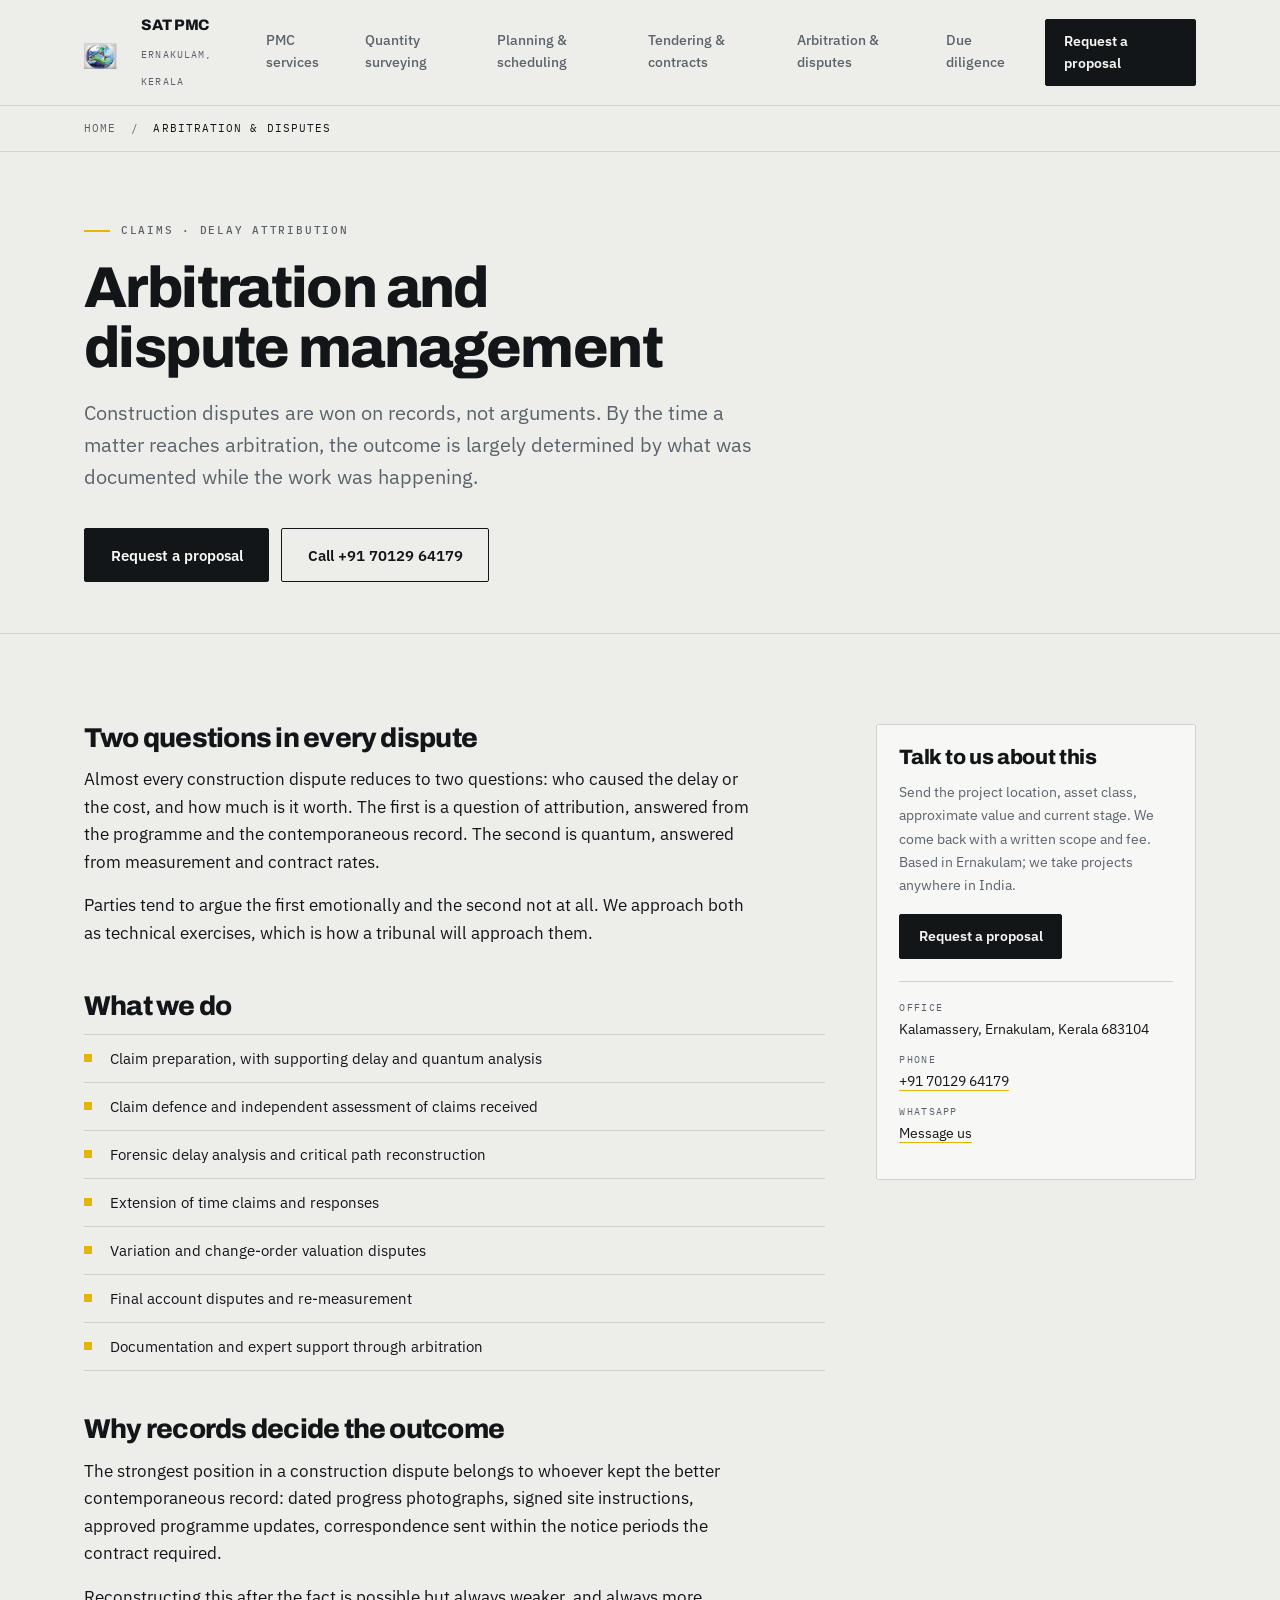
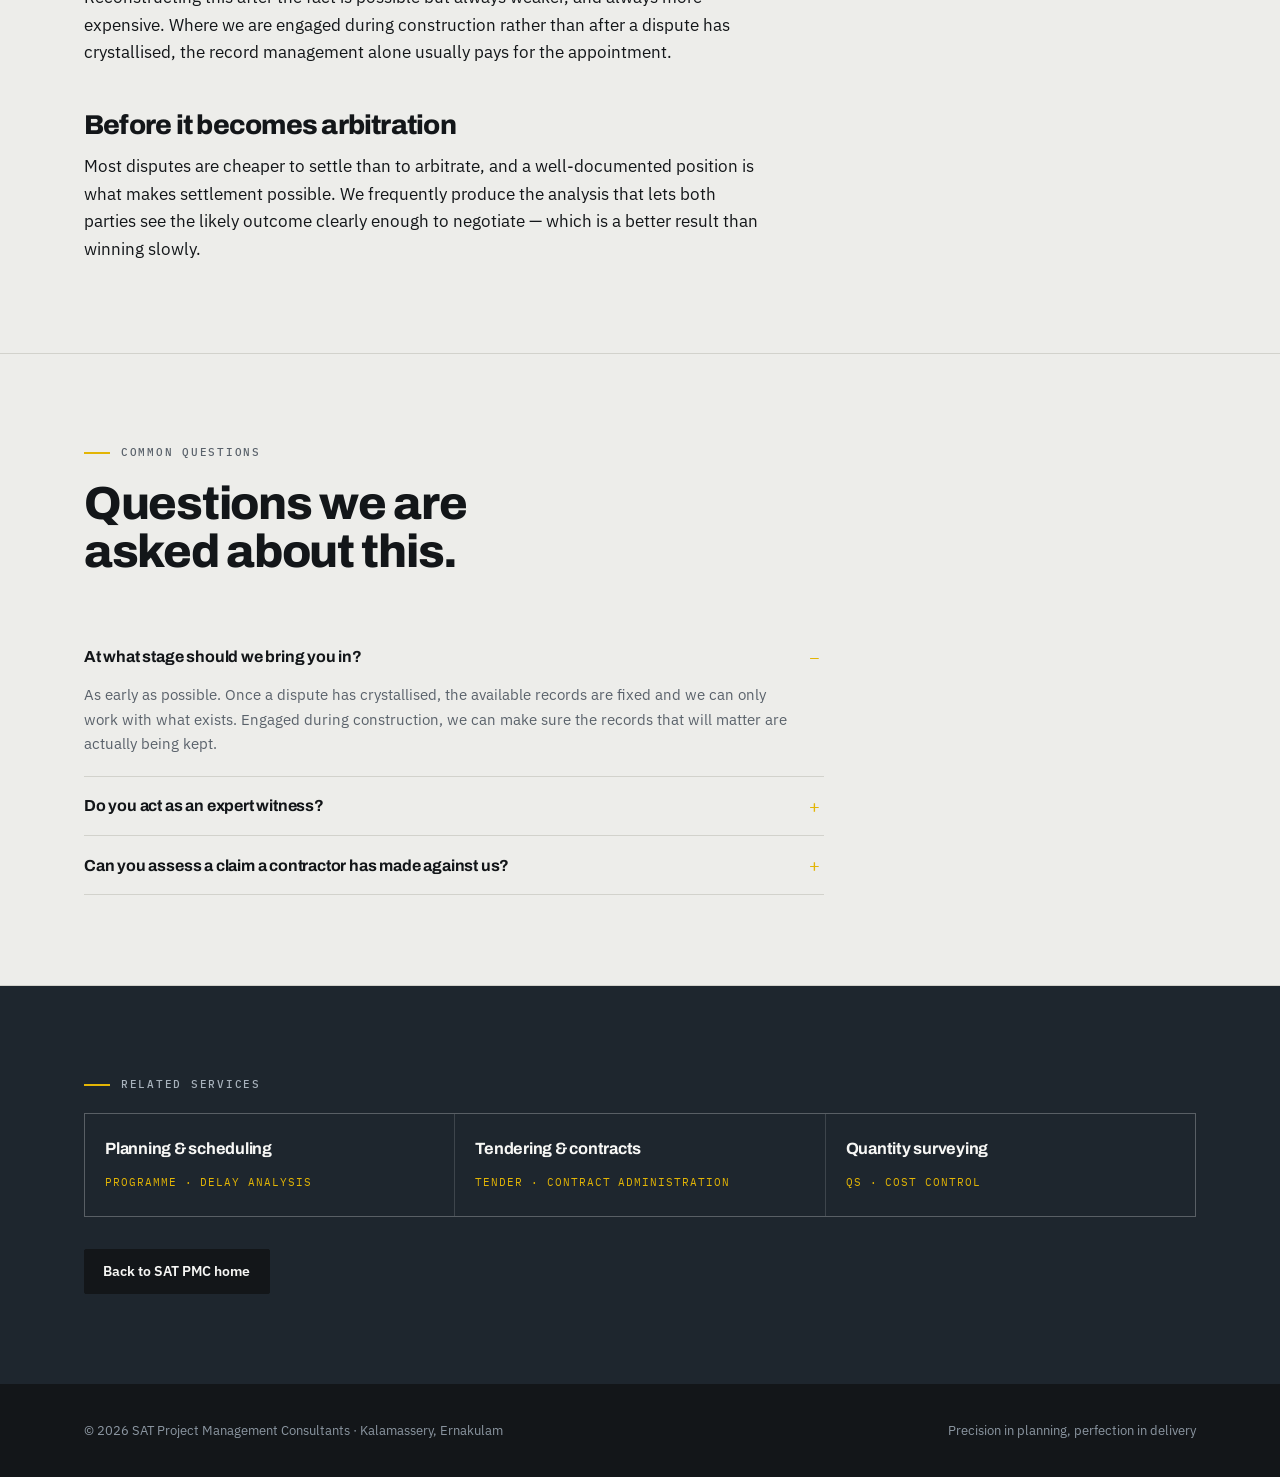
==== construction-arbitration-dispute.html @ 46035467 "Add the rest of the live site The repository held index.html and a partial set of images, while satp" ====
<!DOCTYPE html>
<html lang="en">
<head>
<meta charset="UTF-8">
<meta name="viewport" content="width=device-width, initial-scale=1">

<title>Construction Arbitration & Dispute Management in Kerala | SAT PMC</title>
<meta name="description" content="Construction claims, delay analysis and arbitration support in Kerala. Claim preparation and defence, delay attribution, quantum assessment and expert documentation for construction disputes.">
<link rel="canonical" href="https://satpmc.com/construction-arbitration-dispute.html">

<meta property="og:type" content="website">
<meta property="og:title" content="Construction Arbitration & Dispute Management in Kerala | SAT PMC">
<meta property="og:description" content="Construction claims, delay analysis and arbitration support in Kerala. Claim preparation and defence, delay attribution, quantum assessment and expert documentation for construction disputes.">
<meta property="og:url" content="https://satpmc.com/construction-arbitration-dispute.html">
<meta property="og:image" content="https://satpmc.com/f.png">
<meta name="theme-color" content="#1E262E">

<link rel="icon" href="/f.png">
<link rel="preconnect" href="https://fonts.googleapis.com">
<link rel="preconnect" href="https://fonts.gstatic.com" crossorigin>
<link href="https://fonts.googleapis.com/css2?family=Archivo:wght@600;700;800&family=IBM+Plex+Mono:wght@400;500&family=IBM+Plex+Sans:wght@400;500;600&display=swap" rel="stylesheet">
<link rel="stylesheet" href="/style.css?v=2">

<script type="application/ld+json">{"@context": "https://schema.org", "@type": "Service", "name": "Construction arbitration and dispute management", "serviceType": "Construction arbitration and dispute management", "provider": {"@type": "ProfessionalService", "@id": "https://satpmc.com/#organization", "name": "SAT Project Management Consultants"}, "areaServed": [{"@type": "State", "name": "Kerala"}, {"@type": "City", "name": "Kochi"}, {"@type": "Country", "name": "India"}], "url": "https://satpmc.com/construction-arbitration-dispute.html", "description": "Construction claims, delay analysis and arbitration support in Kerala. Claim preparation and defence, delay attribution, quantum assessment and expert documentation for construction disputes."}</script>
<script type="application/ld+json">{"@context": "https://schema.org", "@type": "BreadcrumbList", "itemListElement": [{"@type": "ListItem", "position": 1, "name": "Home", "item": "https://satpmc.com/"}, {"@type": "ListItem", "position": 2, "name": "Arbitration & disputes", "item": "https://satpmc.com/construction-arbitration-dispute.html"}]}</script>
<script type="application/ld+json">{"@context": "https://schema.org", "@type": "FAQPage", "mainEntity": [{"@type": "Question", "name": "At what stage should we bring you in?", "acceptedAnswer": {"@type": "Answer", "text": "As early as possible. Once a dispute has crystallised, the available records are fixed and we can only work with what exists. Engaged during construction, we can make sure the records that will matter are actually being kept."}}, {"@type": "Question", "name": "Do you act as an expert witness?", "acceptedAnswer": {"@type": "Answer", "text": "We prepare technical analysis, delay attribution and quantum documentation, and support counsel through proceedings. Formal expert appointment is agreed case by case."}}, {"@type": "Question", "name": "Can you assess a claim a contractor has made against us?", "acceptedAnswer": {"@type": "Answer", "text": "Yes. Independent assessment of contractor claims is a substantial part of this work \u2014 establishing which parts are substantiated, which are not, and what the defensible number actually is."}}]}</script>
</head>

<body>

<header class="topbar">
  <input type="checkbox" id="navcheck" hidden>
  <div class="topbar__inner">
    <a class="brand" href="/">
      <img src="/f.png" alt="SAT Project Management Consultants logo" width="34" height="34">
      <span>
        <span class="brand__name">SAT PMC</span><br>
        <span class="brand__sub">Ernakulam, Kerala</span>
      </span>
    </a>
    <nav class="nav" aria-label="Services"><a href="/project-management-consultancy-kochi.html">PMC services</a><a href="/quantity-surveying-cost-consultancy.html">Quantity surveying</a><a href="/planning-scheduling-monitoring.html">Planning & scheduling</a><a href="/tendering-contract-management.html">Tendering & contracts</a><a href="/construction-arbitration-dispute.html" aria-current="page">Arbitration & disputes</a><a href="/technical-due-diligence-audit.html">Due diligence</a></nav>
    <a class="btn topbar__cta" href="/#contact">Request a proposal</a>
    <label class="nav-toggle" for="navcheck" aria-label="Open menu"><span></span></label>
  </div>
</header>

<main>

<nav class="crumbs" aria-label="Breadcrumb">
  <div class="wrap">
    <a href="/">Home</a> <span>/</span> <span aria-current="page">Arbitration & disputes</span>
  </div>
</nav>

<section class="svc-hero">
  <div class="wrap">
    <p class="eyebrow">Claims · Delay attribution</p>
    <h1>Arbitration and dispute management</h1>
    <p class="lede">Construction disputes are won on records, not arguments. By the time a matter reaches arbitration, the outcome is largely determined by what was documented while the work was happening.</p>
    <div class="hero__cta">
      <a class="btn btn--lg" href="/#contact">Request a proposal</a>
      <a class="btn btn--ghost btn--lg" href="tel:+917012964179">Call +91 70129 64179</a>
    </div>
  </div>
</section>

<section class="section">
  <div class="wrap svc">
    <div class="svc__main">
      <div class="svc__block">
        <h2>Two questions in every dispute</h2>
        <p>Almost every construction dispute reduces to two questions: who caused the delay or the cost, and how much is it worth. The first is a question of attribution, answered from the programme and the contemporaneous record. The second is quantum, answered from measurement and contract rates.</p>
        <p>Parties tend to argue the first emotionally and the second not at all. We approach both as technical exercises, which is how a tribunal will approach them.</p>
      </div>

      <div class="svc__block">
        <h2>What we do</h2>
        <ul class='deliverables'><li>Claim preparation, with supporting delay and quantum analysis</li><li>Claim defence and independent assessment of claims received</li><li>Forensic delay analysis and critical path reconstruction</li><li>Extension of time claims and responses</li><li>Variation and change-order valuation disputes</li><li>Final account disputes and re-measurement</li><li>Documentation and expert support through arbitration</li></ul>
      </div>

      <div class="svc__block">
        <h2>Why records decide the outcome</h2>
        <p>The strongest position in a construction dispute belongs to whoever kept the better contemporaneous record: dated progress photographs, signed site instructions, approved programme updates, correspondence sent within the notice periods the contract required.</p>
        <p>Reconstructing this after the fact is possible but always weaker, and always more expensive. Where we are engaged during construction rather than after a dispute has crystallised, the record management alone usually pays for the appointment.</p>
      </div>

      <div class="svc__block">
        <h2>Before it becomes arbitration</h2>
        <p>Most disputes are cheaper to settle than to arbitrate, and a well-documented position is what makes settlement possible. We frequently produce the analysis that lets both parties see the likely outcome clearly enough to negotiate — which is a better result than winning slowly.</p>
      </div>

    </div>

    <aside class="svc__aside">
      <div class="card">
        <h3>Talk to us about this</h3>
        <p style="font-size:0.9rem;color:var(--slate);margin:0.5rem 0 1.1rem">
          Send the project location, asset class, approximate value and current stage. We come back
          with a written scope and fee. Based in Ernakulam; we take projects anywhere in India.
        </p>
        <a class="btn" href="/#contact">Request a proposal</a>
        <div class="aside__lines">
          <div><span>Office</span>Kalamassery, Ernakulam, Kerala 683104</div>
          <div><span>Phone</span><a href="tel:+917012964179">+91 70129 64179</a></div>
          <div><span>WhatsApp</span><a href="https://wa.me/917012964179">Message us</a></div>
        </div>
      </div>
    </aside>
  </div>
</section>

<section class="section" id="faq">
  <div class="wrap">
    <div class="section__head">
      <p class="eyebrow">Common questions</p>
      <h2>Questions we are asked about this.</h2>
    </div>
    <div class="svc__faq">
        <details class="qa" open>
          <summary>At what stage should we bring you in?</summary>
          <p>As early as possible. Once a dispute has crystallised, the available records are fixed and we can only work with what exists. Engaged during construction, we can make sure the records that will matter are actually being kept.</p>
        </details>
        <details class="qa">
          <summary>Do you act as an expert witness?</summary>
          <p>We prepare technical analysis, delay attribution and quantum documentation, and support counsel through proceedings. Formal expert appointment is agreed case by case.</p>
        </details>
        <details class="qa">
          <summary>Can you assess a claim a contractor has made against us?</summary>
          <p>Yes. Independent assessment of contractor claims is a substantial part of this work — establishing which parts are substantiated, which are not, and what the defensible number actually is.</p>
        </details>
    </div>
  </div>
</section>

<section class="section section--dark">
  <div class="wrap">
    <p class="eyebrow">Related services</p>
    <div class="rel-grid">
        <a class="rel" href="/planning-scheduling-monitoring.html"><b>Planning & scheduling</b><span>Programme · Delay analysis</span></a>
        <a class="rel" href="/tendering-contract-management.html"><b>Tendering & contracts</b><span>Tender · Contract administration</span></a>
        <a class="rel" href="/quantity-surveying-cost-consultancy.html"><b>Quantity surveying</b><span>QS · Cost control</span></a>
    </div>
    <p style="margin:2rem 0 0"><a class="btn" href="/">Back to SAT PMC home</a></p>
  </div>
</section>

</main>

<footer class="footer">
  <div class="wrap footer__inner">
    <div>© 2026 SAT Project Management Consultants · Kalamassery, Ernakulam</div>
    <div>Precision in planning, perfection in delivery</div>
  </div>
</footer>

<div class="callbar">
  <a class="callbar__call" href="tel:+917012964179">Call</a>
  <a class="callbar__wa" href="https://wa.me/917012964179">WhatsApp</a>
</div>

<script>
  document.querySelectorAll('.nav a').forEach(function (a) {
    a.addEventListener('click', function () {
      document.getElementById('navcheck').checked = false;
    });
  });
</script>

</body>
</html>
---- style.css ----
/* ============================================================
   SAT Project Management Consultants
   Visual system: drafting sheet — graphite, paper, safety yellow
   ============================================================ */

:root {
  --ink:    #131619;
  --steel:  #1E262E;
  --slate:  #5A626B;
  --paper:  #EDEDEA;
  --white:  #F7F7F5;
  --rule:   #D2D2CC;
  --hivis:  #E3B505;

  --ff-display: "Archivo", system-ui, sans-serif;
  --ff-body:    "IBM Plex Sans", system-ui, sans-serif;
  --ff-mono:    "IBM Plex Mono", ui-monospace, monospace;

  --pad: clamp(1.25rem, 5vw, 5rem);
  --maxw: 1240px;
}

*, *::before, *::after { box-sizing: border-box; }

html { scroll-behavior: smooth; scroll-padding-top: 5rem; }

body {
  margin: 0;
  background: var(--paper);
  color: var(--ink);
  font-family: var(--ff-body);
  font-size: clamp(0.975rem, 0.93rem + 0.22vw, 1.0625rem);
  line-height: 1.62;
  -webkit-font-smoothing: antialiased;
  overflow-x: hidden;
}

img { max-width: 100%; display: block; }

a { color: inherit; }

:focus-visible {
  outline: 3px solid var(--hivis);
  outline-offset: 3px;
}

.wrap {
  max-width: var(--maxw);
  margin-inline: auto;
  padding-inline: var(--pad);
}

/* ---------- Type scale ---------- */

h1, h2, h3 {
  font-family: var(--ff-display);
  font-weight: 800;
  letter-spacing: -0.028em;
  line-height: 1.04;
  margin: 0;
  text-wrap: balance;
}

h2 { font-size: clamp(1.75rem, 1.25rem + 2.2vw, 2.9rem); }
h3 { font-size: clamp(1.0625rem, 0.95rem + 0.5vw, 1.3rem); letter-spacing: -0.015em; }

.eyebrow {
  font-family: var(--ff-mono);
  font-size: 0.6875rem;
  font-weight: 500;
  letter-spacing: 0.16em;
  text-transform: uppercase;
  color: var(--slate);
  margin: 0 0 1.15rem;
  display: flex;
  align-items: center;
  gap: 0.7rem;
}
.eyebrow::before {
  content: "";
  width: 1.6rem;
  height: 2px;
  background: var(--hivis);
  flex: none;
}

.lede {
  font-size: clamp(1.0625rem, 0.98rem + 0.42vw, 1.25rem);
  color: var(--slate);
  max-width: 58ch;
  margin: 1.15rem 0 0;
}

/* ---------- Header / nav ---------- */

.topbar {
  position: sticky;
  top: 0;
  z-index: 50;
  background: rgba(237, 237, 234, 0.93);
  backdrop-filter: blur(10px);
  border-bottom: 1px solid var(--rule);
}

.topbar__inner {
  max-width: var(--maxw);
  margin-inline: auto;
  padding: 0.7rem var(--pad);
  display: flex;
  align-items: center;
  gap: 1.25rem;
}

.brand {
  display: flex;
  align-items: center;
  gap: 0.65rem;
  text-decoration: none;
  margin-right: auto;
  min-width: 0;
}
.brand img { height: 34px; width: auto; flex: none; }
.brand__name {
  font-family: var(--ff-display);
  font-weight: 800;
  font-size: 0.95rem;
  letter-spacing: -0.02em;
  line-height: 1.1;
}
.brand__sub {
  font-family: var(--ff-mono);
  font-size: 0.625rem;
  letter-spacing: 0.11em;
  text-transform: uppercase;
  color: var(--slate);
}

.nav { display: flex; gap: 1.5rem; }
.nav a {
  font-size: 0.875rem;
  font-weight: 500;
  text-decoration: none;
  color: var(--slate);
  padding: 0.3rem 0;
  border-bottom: 2px solid transparent;
  transition: color 0.18s, border-color 0.18s;
}
.nav a:hover { color: var(--ink); border-bottom-color: var(--hivis); }

.btn {
  display: inline-flex;
  align-items: center;
  gap: 0.5rem;
  font-family: var(--ff-body);
  font-size: 0.875rem;
  font-weight: 600;
  text-decoration: none;
  padding: 0.62rem 1.15rem;
  border: 1px solid var(--ink);
  background: var(--ink);
  color: var(--white);
  border-radius: 2px;
  transition: background 0.18s, color 0.18s, border-color 0.18s;
  cursor: pointer;
}
.btn:hover { background: var(--hivis); border-color: var(--hivis); color: var(--ink); }

.btn--ghost { background: transparent; color: var(--ink); }
.btn--ghost:hover { background: var(--ink); border-color: var(--ink); color: var(--white); }

.btn--lg { padding: 0.85rem 1.6rem; font-size: 0.95rem; }

.nav-toggle { display: none; }

/* ---------- Hero ---------- */

.hero {
  padding: clamp(3rem, 7vw, 6.5rem) 0 clamp(2.5rem, 5vw, 4rem);
  border-bottom: 1px solid var(--rule);
}

.hero h1 {
  font-size: clamp(2.35rem, 1.3rem + 4.6vw, 5.15rem);
  max-width: 15ch;
}
.hero h1 em {
  font-style: normal;
  display: inline-block;
  position: relative;
}
.hero h1 em::after {
  content: "";
  position: absolute;
  left: 0; right: 0; bottom: 0.06em;
  height: 0.16em;
  background: var(--hivis);
  z-index: -1;
}

.hero__meta {
  display: flex;
  flex-wrap: wrap;
  gap: 0.5rem 2rem;
  font-family: var(--ff-mono);
  font-size: 0.72rem;
  letter-spacing: 0.08em;
  text-transform: uppercase;
  color: var(--slate);
  margin-bottom: 1.5rem;
}

.hero__cta {
  display: flex;
  flex-wrap: wrap;
  gap: 0.75rem;
  margin-top: 2.15rem;
}

/* Marquee project roster */
.roster {
  margin-top: clamp(2.5rem, 5vw, 4rem);
  border-top: 1px solid var(--rule);
  padding-top: 1.5rem;
}
.roster__label {
  font-family: var(--ff-mono);
  font-size: 0.68rem;
  letter-spacing: 0.14em;
  text-transform: uppercase;
  color: var(--slate);
  margin: 0 0 1rem;
}
.roster__grid {
  display: grid;
  grid-template-columns: repeat(auto-fit, minmax(150px, 1fr));
  gap: 1px;
  background: var(--rule);
  border: 1px solid var(--rule);
}
.roster__grid > div {
  background: var(--paper);
  padding: 1rem 1.05rem;
}
.roster__grid b {
  font-family: var(--ff-display);
  font-weight: 700;
  font-size: 0.9rem;
  letter-spacing: -0.015em;
  display: block;
}
.roster__grid span {
  font-family: var(--ff-mono);
  font-size: 0.68rem;
  color: var(--slate);
  letter-spacing: 0.04em;
}

/* ---------- Sections ---------- */

.section { padding: clamp(3.25rem, 7vw, 6rem) 0; border-bottom: 1px solid var(--rule); }
.section--dark {
  background: var(--steel);
  color: var(--white);
  border-bottom: none;
}
.section--dark .eyebrow,
.section--dark .lede,
.section--dark .slate { color: #A8B2BC; }
.section--dark .card { background: rgba(255,255,255,0.035); border-color: rgba(255,255,255,0.11); }

.section__head { max-width: 62ch; margin-bottom: clamp(2rem, 4vw, 3.25rem); }

/* ============================================================
   Interactive 3D lifecycle rig (signature element)
   ============================================================ */

.visually-hidden {
  position: absolute; width: 1px; height: 1px;
  padding: 0; margin: -1px; overflow: hidden;
  clip: rect(0 0 0 0); white-space: nowrap; border: 0;
}

.rig {
  display: grid;
  grid-template-columns: 1.15fr 1fr;
  gap: clamp(1.5rem, 3vw, 3rem);
  align-items: center;
  border: 1px solid rgba(255,255,255,0.14);
  background:
    radial-gradient(120% 90% at 30% 10%, rgba(227,181,5,0.07), transparent 60%),
    rgba(0,0,0,0.20);
  padding: clamp(1.1rem, 2.6vw, 2.25rem);
}

/* ---- stage ---- */

.rig__stage {
  --fw: 190px;   /* floor width  */
  --fd: 190px;   /* floor depth  */
  --fh: 26px;    /* floor height */
  --fgap: 11px;

  position: relative;
  height: clamp(340px, 42vw, 470px);
  perspective: 1300px;
  perspective-origin: 50% 42%;
  cursor: grab;
  touch-action: pan-y;
  user-select: none;
  -webkit-user-select: none;
}
.rig__stage.is-dragging { cursor: grabbing; }

/* faint site grid on the ground */
.rig__ground {
  position: absolute;
  left: 50%; top: 76%;
  width: 420px; height: 420px;
  margin: -210px 0 0 -210px;
  transform: rotateX(74deg);
  background-image:
    linear-gradient(rgba(255,255,255,0.07) 1px, transparent 1px),
    linear-gradient(90deg, rgba(255,255,255,0.07) 1px, transparent 1px);
  background-size: 30px 30px;
  -webkit-mask-image: radial-gradient(circle at 50% 50%, #000 25%, transparent 72%);
          mask-image: radial-gradient(circle at 50% 50%, #000 25%, transparent 72%);
  pointer-events: none;
}

.tower {
  --spin: -32deg;
  --tilt: -10deg;
  --drift: 0deg;
  position: absolute;
  left: 50%; top: 68%;
  width: var(--fw); height: var(--fd);
  margin: calc(var(--fd) / -2) 0 0 calc(var(--fw) / -2);
  transform-style: preserve-3d;
  transform: rotateX(var(--tilt)) rotateY(calc(var(--spin) + var(--drift)));
  transition: transform 0.35s cubic-bezier(0.22, 1, 0.36, 1);
}
.is-dragging .tower { transition: none; }

/* ---- one floor = one phase ---- */

.floor {
  position: absolute;
  inset: 0;
  transform-style: preserve-3d;
  transform: translateY(calc(var(--i) * -1 * (var(--fh) + var(--fgap))));
  transition: opacity 0.45s ease, transform 0.55s cubic-bezier(0.22, 1, 0.36, 1);
}

.face {
  position: absolute;
  left: 50%; top: 50%;
  border: 1px solid rgba(255,255,255,0.20);
  transition: background 0.4s ease, border-color 0.4s ease;
}
.face--front { width: var(--fw); height: var(--fh);
  transform: translate(-50%,-50%) translateZ(calc(var(--fd) / 2)); }
.face--back  { width: var(--fw); height: var(--fh);
  transform: translate(-50%,-50%) rotateY(180deg) translateZ(calc(var(--fd) / 2)); }
.face--right { width: var(--fd); height: var(--fh);
  transform: translate(-50%,-50%) rotateY(90deg) translateZ(calc(var(--fw) / 2)); }
.face--left  { width: var(--fd); height: var(--fh);
  transform: translate(-50%,-50%) rotateY(-90deg) translateZ(calc(var(--fw) / 2)); }
.face--top   { width: var(--fw); height: var(--fd);
  transform: translate(-50%,-50%) rotateX(90deg) translateZ(calc(var(--fh) / 2)); }

/* not yet reached — wireframe */
.floor.is-planned {
  opacity: 0.32;
  transform: translateY(calc(var(--i) * -1 * (var(--fh) + var(--fgap)))) scale(0.97);
}
.floor.is-planned .face {
  background: transparent;
  border-color: rgba(255,255,255,0.18);
  border-style: dashed;
}

/* delivered — solid graphite */
.floor.is-built .face          { background: rgba(158,169,180,0.16); border-color: rgba(190,200,210,0.34); }
.floor.is-built .face--top     { background: rgba(158,169,180,0.26); }
.floor.is-built .face--right,
.floor.is-built .face--back    { background: rgba(120,131,142,0.13); }

/* the phase you're on — hi-vis */
.floor.is-current .face {
  background: rgba(227,181,5,0.26);
  border-color: var(--hivis);
}
.floor.is-current .face--top   { background: rgba(227,181,5,0.44); }
.floor.is-current .face--right { background: rgba(227,181,5,0.16); }

.floor__tag {
  position: absolute;
  left: 50%; top: 50%;
  transform: translate(-50%,-50%) translateZ(calc(var(--fd) / 2 + 1px));
  font-family: var(--ff-mono);
  font-size: 0.6rem;
  letter-spacing: 0.14em;
  color: rgba(255,255,255,0.42);
  pointer-events: none;
  transition: color 0.4s ease;
}
.floor.is-current .floor__tag { color: var(--ink); font-weight: 500; }

.rig__hint {
  position: absolute;
  left: 50%; bottom: 0.35rem;
  transform: translateX(-50%);
  margin: 0;
  font-family: var(--ff-mono);
  font-size: 0.63rem;
  letter-spacing: 0.15em;
  text-transform: uppercase;
  color: rgba(255,255,255,0.34);
  transition: opacity 0.4s ease;
  pointer-events: none;
}
.rig__hint.is-gone { opacity: 0; }

/* ---- readout panel ---- */

.rig__code {
  font-family: var(--ff-mono);
  font-size: 0.68rem;
  letter-spacing: 0.16em;
  text-transform: uppercase;
  color: var(--hivis);
  margin: 0 0 0.5rem;
}
.rig__title {
  font-size: clamp(1.35rem, 1.05rem + 1.1vw, 1.9rem);
  color: var(--white);
  min-height: 2.1em;
}
.rig__desc {
  color: #A8B2BC;
  font-size: 0.93rem;
  margin: 0.75rem 0 0;
  min-height: 4.2em;
}
.rig__role {
  margin: 1rem 0 0;
  padding-top: 0.9rem;
  border-top: 1px solid rgba(255,255,255,0.13);
  font-size: 0.93rem;
}
.rig__role span {
  font-family: var(--ff-mono);
  font-size: 0.64rem;
  letter-spacing: 0.14em;
  text-transform: uppercase;
  color: #8C97A2;
  margin-right: 0.6rem;
}
.rig__role b { color: var(--hivis); }

.rig__controls {
  display: flex;
  align-items: center;
  gap: 0.75rem;
  margin-top: 1.6rem;
}
.rig__nav {
  flex: none;
  width: 40px; height: 40px;
  border: 1px solid rgba(255,255,255,0.24);
  background: transparent;
  color: var(--white);
  border-radius: 2px;
  font-size: 1rem;
  cursor: pointer;
  transition: background 0.2s, border-color 0.2s, color 0.2s;
}
.rig__nav:hover { background: var(--hivis); border-color: var(--hivis); color: var(--ink); }

.rig__slider { flex: 1; display: block; }
.rig__slider input {
  width: 100%;
  -webkit-appearance: none;
  appearance: none;
  background: transparent;
  cursor: pointer;
}
.rig__slider input::-webkit-slider-runnable-track {
  height: 3px; background: rgba(255,255,255,0.20); border-radius: 2px;
}
.rig__slider input::-moz-range-track {
  height: 3px; background: rgba(255,255,255,0.20); border-radius: 2px;
}
.rig__slider input::-webkit-slider-thumb {
  -webkit-appearance: none;
  width: 18px; height: 18px; margin-top: -7.5px;
  border-radius: 50%;
  background: var(--hivis);
  border: 3px solid var(--steel);
  box-shadow: 0 0 0 1px var(--hivis);
}
.rig__slider input::-moz-range-thumb {
  width: 18px; height: 18px;
  border-radius: 50%;
  background: var(--hivis);
  border: 3px solid var(--steel);
  box-shadow: 0 0 0 1px var(--hivis);
}

.rig__ticks {
  display: flex;
  justify-content: space-between;
  list-style: none;
  margin: 0.7rem 0 0;
  padding: 0 2.9rem;
  font-family: var(--ff-mono);
  font-size: 0.62rem;
  letter-spacing: 0.09em;
  color: rgba(255,255,255,0.26);
}
.rig__ticks li { transition: color 0.3s ease; }
.rig__ticks li.is-on { color: var(--hivis); }

.rig__foot {
  margin: 1.4rem 0 0;
  padding-top: 1rem;
  border-top: 1px solid rgba(255,255,255,0.13);
  font-size: 0.86rem;
  color: #A8B2BC;
}

/* ---------- Cards / grids ---------- */

.grid { display: grid; gap: 1.5rem; }
.grid--2 { grid-template-columns: repeat(auto-fit, minmax(min(100%, 300px), 1fr)); }
.grid--3 { grid-template-columns: repeat(auto-fit, minmax(min(100%, 270px), 1fr)); }
.grid--4 { grid-template-columns: repeat(auto-fit, minmax(min(100%, 215px), 1fr)); }

.card {
  border: 1px solid var(--rule);
  background: var(--white);
  padding: 1.4rem;
  border-radius: 2px;
}
.card h3 { margin-bottom: 0.7rem; }
.card ul { margin: 0; padding-left: 1.1rem; }
.card li { margin-bottom: 0.42rem; }
.card li::marker { color: var(--hivis); }

/* Team */
.person {
  border: 1px solid var(--rule);
  background: var(--white);
  border-radius: 2px;
  overflow: hidden;
}
.person__img {
  aspect-ratio: 1 / 1;
  background: var(--steel);
  display: grid;
  place-items: center;
  position: relative;
}
.person__img img { width: 100%; height: 100%; object-fit: cover; }
.person__initials {
  font-family: var(--ff-display);
  font-weight: 800;
  font-size: 2rem;
  color: var(--hivis);
  letter-spacing: -0.03em;
}
.person__body { padding: 1.05rem 1.15rem 1.25rem; }
.person__name {
  font-family: var(--ff-display);
  font-weight: 700;
  font-size: 1rem;
  letter-spacing: -0.015em;
  margin: 0;
}
.person__role {
  font-family: var(--ff-mono);
  font-size: 0.66rem;
  letter-spacing: 0.09em;
  text-transform: uppercase;
  color: var(--hivis);
  margin: 0.3rem 0 0.6rem;
}
.person__bio { font-size: 0.83rem; line-height: 1.5; color: var(--slate); margin: 0; }

/* Project table */
.ptable { border: 1px solid var(--rule); background: var(--white); }
.ptable__row {
  display: grid;
  grid-template-columns: 1fr 190px 130px;
  gap: 1rem;
  padding: 0.95rem 1.15rem;
  border-bottom: 1px solid var(--rule);
  align-items: baseline;
}
.ptable__row:last-child { border-bottom: none; }
.ptable__row--head {
  background: var(--paper);
  font-family: var(--ff-mono);
  font-size: 0.64rem;
  letter-spacing: 0.13em;
  text-transform: uppercase;
  color: var(--slate);
}
.ptable__name { font-weight: 600; }
.ptable__client, .ptable__scope { font-size: 0.83rem; color: var(--slate); }
.ptable__scope { font-family: var(--ff-mono); font-size: 0.7rem; letter-spacing: 0.04em; }

/* Tag list */
.tags { display: flex; flex-wrap: wrap; gap: 0.45rem; margin: 0; padding: 0; list-style: none; }
.tags li {
  font-family: var(--ff-mono);
  font-size: 0.72rem;
  letter-spacing: 0.03em;
  border: 1px solid var(--rule);
  background: var(--white);
  padding: 0.35rem 0.7rem;
  border-radius: 2px;
}
.section--dark .tags li { background: rgba(255,255,255,0.05); border-color: rgba(255,255,255,0.13); }

/* Project gallery */
.gallery {
  display: grid;
  grid-template-columns: repeat(auto-fit, minmax(min(100%, 230px), 1fr));
  gap: 1px;
  background: var(--rule);
  border: 1px solid var(--rule);
  margin-top: 2.5rem;
}
.shot {
  margin: 0;
  background: var(--white);
  position: relative;
  overflow: hidden;
}
.shot--wide { grid-column: span 2; }
.shot img {
  width: 100%;
  height: 100%;
  aspect-ratio: 16 / 10;
  object-fit: cover;
  display: block;
  transition: transform 0.5s cubic-bezier(0.22, 1, 0.36, 1);
}
.shot:hover img { transform: scale(1.035); }
.shot figcaption {
  position: absolute;
  left: 0; right: 0; bottom: 0;
  padding: 1.5rem 0.95rem 0.7rem;
  background: linear-gradient(to top, rgba(10,12,14,0.86), transparent);
  color: #fff;
  font-family: var(--ff-mono);
  font-size: 0.66rem;
  letter-spacing: 0.07em;
}
.shot figcaption b {
  display: block;
  font-family: var(--ff-display);
  font-weight: 700;
  font-size: 0.94rem;
  letter-spacing: -0.015em;
  margin-bottom: 0.15rem;
}

/* Client logo panel */
.clients-panel {
  border: 1px solid var(--rule);
  background: #fff;
  padding: clamp(0.75rem, 2vw, 1.5rem);
}
.clients-panel img { width: 100%; height: auto; }

/* ============================================================
   Service pages
   ============================================================ */

.crumbs {
  border-bottom: 1px solid var(--rule);
  font-family: var(--ff-mono);
  font-size: 0.68rem;
  letter-spacing: 0.1em;
  text-transform: uppercase;
  color: var(--slate);
  padding: 0.85rem 0;
}
.crumbs a { text-decoration: none; }
.crumbs a:hover { color: var(--ink); }
.crumbs span { margin: 0 0.4rem; }
.crumbs [aria-current] { color: var(--ink); margin: 0; }

.svc-hero {
  padding: clamp(2.5rem, 5.5vw, 4.75rem) 0 clamp(2rem, 4vw, 3.25rem);
  border-bottom: 1px solid var(--rule);
}
.svc-hero h1 {
  font-size: clamp(2rem, 1.25rem + 3.1vw, 3.6rem);
  max-width: 18ch;
}

.svc {
  display: grid;
  grid-template-columns: minmax(0, 1fr) 320px;
  gap: clamp(2rem, 4vw, 3.5rem);
  align-items: start;
}

.svc__block { margin-bottom: clamp(2rem, 3.5vw, 2.75rem); }
.svc__block:last-child { margin-bottom: 0; }
.svc__block h2 {
  font-size: clamp(1.3rem, 1.05rem + 0.9vw, 1.7rem);
  margin-bottom: 0.9rem;
}
.svc__block p {
  max-width: 68ch;
  margin: 0 0 1rem;
}
.svc__block p:last-child { margin-bottom: 0; }

.deliverables {
  margin: 0;
  padding: 0;
  list-style: none;
  border-top: 1px solid var(--rule);
}
.deliverables li {
  border-bottom: 1px solid var(--rule);
  padding: 0.7rem 0 0.7rem 1.6rem;
  position: relative;
  font-size: 0.95rem;
}
.deliverables li::before {
  content: "";
  position: absolute;
  left: 0; top: 1.15rem;
  width: 8px; height: 8px;
  background: var(--hivis);
}

.svc__aside { position: sticky; top: 5.5rem; }
.aside__lines {
  margin-top: 1.4rem;
  padding-top: 1.1rem;
  border-top: 1px solid var(--rule);
  font-size: 0.87rem;
}
.aside__lines > div { margin-bottom: 0.7rem; }
.aside__lines span {
  display: block;
  font-family: var(--ff-mono);
  font-size: 0.62rem;
  letter-spacing: 0.13em;
  text-transform: uppercase;
  color: var(--slate);
  margin-bottom: 0.15rem;
}
.aside__lines a { text-decoration: none; border-bottom: 1px solid var(--hivis); }

.svc__faq { max-width: 74ch; }

.rel-grid {
  display: grid;
  grid-template-columns: repeat(auto-fit, minmax(min(100%, 220px), 1fr));
  gap: 1px;
  background: rgba(255,255,255,0.14);
  border: 1px solid rgba(255,255,255,0.14);
  margin-top: 1.25rem;
}
.rel {
  background: var(--steel);
  padding: 1.35rem 1.25rem;
  text-decoration: none;
  transition: background 0.2s;
}
.rel:hover { background: rgba(227,181,5,0.12); }
.rel b {
  display: block;
  font-family: var(--ff-display);
  font-weight: 700;
  font-size: 1.02rem;
  letter-spacing: -0.015em;
  color: var(--white);
  margin-bottom: 0.3rem;
}
.rel span {
  font-family: var(--ff-mono);
  font-size: 0.66rem;
  letter-spacing: 0.09em;
  text-transform: uppercase;
  color: var(--hivis);
}

/* Homepage service link grid */
.svc-links {
  display: grid;
  grid-template-columns: repeat(auto-fit, minmax(min(100%, 250px), 1fr));
  gap: 1px;
  background: var(--rule);
  border: 1px solid var(--rule);
  margin-top: 1.5rem;
}
.svc-link {
  background: var(--white);
  padding: 1.5rem 1.35rem;
  text-decoration: none;
  transition: background 0.2s;
}
.svc-link:hover { background: #FDF7E0; }
.svc-link b {
  display: block;
  font-family: var(--ff-display);
  font-weight: 700;
  font-size: 1.05rem;
  letter-spacing: -0.015em;
  margin-bottom: 0.4rem;
}
.svc-link p {
  margin: 0 0 0.7rem;
  font-size: 0.87rem;
  color: var(--slate);
  line-height: 1.5;
}
.svc-link em {
  font-family: var(--ff-mono);
  font-style: normal;
  font-size: 0.66rem;
  letter-spacing: 0.11em;
  text-transform: uppercase;
  color: var(--slate);
}
.svc-link:hover em { color: var(--ink); }

/* ---------- FAQ accordion ---------- */

.qa {
  border-bottom: 1px solid var(--rule);
  padding: 0.15rem 0;
}
.qa summary {
  cursor: pointer;
  list-style: none;
  padding: 1rem 2rem 1rem 0;
  position: relative;
  font-family: var(--ff-display);
  font-weight: 700;
  font-size: 1rem;
  letter-spacing: -0.012em;
  line-height: 1.35;
}
.qa summary::-webkit-details-marker { display: none; }
.qa summary::after {
  content: "+";
  position: absolute;
  right: 0.25rem; top: 50%;
  transform: translateY(-50%);
  font-family: var(--ff-mono);
  font-size: 1.15rem;
  font-weight: 400;
  color: var(--hivis);
  line-height: 1;
}
.qa[open] summary::after { content: "\2013"; }
.qa summary:hover { color: var(--slate); }
.qa p {
  margin: 0 0 1.1rem;
  padding-right: 2rem;
  color: var(--slate);
  font-size: 0.93rem;
}

/* ---------- Contact ---------- */

.contact-grid { display: grid; gap: clamp(1.75rem, 4vw, 3rem); grid-template-columns: repeat(auto-fit, minmax(min(100%, 320px), 1fr)); }

.field { margin-bottom: 1rem; }
.field label {
  display: block;
  font-family: var(--ff-mono);
  font-size: 0.66rem;
  letter-spacing: 0.11em;
  text-transform: uppercase;
  color: #A8B2BC;
  margin-bottom: 0.4rem;
}
.field input, .field select, .field textarea {
  width: 100%;
  font-family: var(--ff-body);
  font-size: 0.95rem;
  color: var(--white);
  background: rgba(255,255,255,0.05);
  border: 1px solid rgba(255,255,255,0.16);
  border-radius: 2px;
  padding: 0.7rem 0.85rem;
}
.field textarea { min-height: 110px; resize: vertical; }
.field input:focus, .field select:focus, .field textarea:focus {
  border-color: var(--hivis);
  background: rgba(255,255,255,0.08);
}
.field select option { background: var(--steel); color: var(--white); }

.contact-line {
  display: flex;
  gap: 0.85rem;
  padding: 0.9rem 0;
  border-bottom: 1px solid rgba(255,255,255,0.12);
}
.contact-line:last-of-type { border-bottom: none; }
.contact-line__k {
  font-family: var(--ff-mono);
  font-size: 0.66rem;
  letter-spacing: 0.11em;
  text-transform: uppercase;
  color: #8C97A2;
  min-width: 74px;
  padding-top: 0.2rem;
  flex: none;
}
.contact-line__v a { text-decoration: none; border-bottom: 1px solid rgba(227,181,5,0.5); }
.contact-line__v a:hover { border-bottom-color: var(--hivis); color: var(--hivis); }

.map { border: 1px solid rgba(255,255,255,0.14); margin-top: 1.5rem; }
.map iframe { display: block; width: 100%; height: 240px; border: 0; filter: grayscale(1) contrast(1.05); }

/* ---------- Footer ---------- */

.footer {
  background: var(--ink);
  color: #8C97A2;
  padding: 2.25rem 0;
  font-size: 0.83rem;
}
.footer__inner { display: flex; flex-wrap: wrap; gap: 1rem; justify-content: space-between; align-items: center; }

/* ---------- Mobile call bar ---------- */

.callbar { display: none; }

/* ============================================================
   Responsive
   ============================================================ */

@media (max-width: 940px) {
  .ptable__row { grid-template-columns: 1fr 150px; }
  .ptable__scope { grid-column: 1 / -1; }
}

@media (max-width: 780px) {
  .nav {
    position: fixed;
    inset: 3.5rem 0 auto 0;
    flex-direction: column;
    gap: 0;
    background: var(--paper);
    border-bottom: 1px solid var(--rule);
    padding: 0.5rem var(--pad) 1.25rem;
    transform: translateY(-130%);
    transition: transform 0.28s cubic-bezier(0.22, 1, 0.36, 1);
    box-shadow: 0 14px 30px rgba(0,0,0,0.09);
  }
  .nav a {
    padding: 0.85rem 0;
    font-size: 1rem;
    border-bottom: 1px solid var(--rule);
  }
  .nav a:last-child { border-bottom: none; }

  #navcheck:checked ~ .nav { transform: translateY(0); }

  .nav-toggle {
    display: grid;
    place-items: center;
    width: 42px; height: 42px;
    border: 1px solid var(--rule);
    border-radius: 2px;
    cursor: pointer;
    background: var(--white);
    flex: none;
  }
  .nav-toggle span, .nav-toggle span::before, .nav-toggle span::after {
    display: block;
    width: 18px; height: 2px;
    background: var(--ink);
    content: "";
    position: relative;
  }
  .nav-toggle span::before { position: absolute; top: -6px; }
  .nav-toggle span::after  { position: absolute; top: 6px; }

  .topbar__cta { display: none; }

  .shot--wide { grid-column: span 1; }

  /* Service pages stack */
  .svc { grid-template-columns: 1fr; }
  .svc__aside { position: static; }
  .svc-hero h1 { max-width: none; }

  /* 3D rig stacks: model above, readout below */
  .rig { grid-template-columns: 1fr; }
  .rig__stage {
    --fw: 132px;
    --fd: 132px;
    --fh: 20px;
    --fgap: 8px;
    height: 300px;
    perspective: 900px;
  }
  .rig__ground { width: 300px; height: 300px; margin: -150px 0 0 -150px; background-size: 24px 24px; }
  .rig__title { min-height: 0; }
  .rig__desc  { min-height: 0; }
  .rig__ticks { padding: 0 2.6rem; font-size: 0.58rem; }

  .ptable__row { grid-template-columns: 1fr; gap: 0.28rem; padding: 1rem 1.05rem; }
  .ptable__row--head { display: none; }

  body { padding-bottom: 4.25rem; }

  .callbar {
    display: grid;
    grid-template-columns: 1fr 1fr;
    position: fixed;
    bottom: 0; left: 0; right: 0;
    z-index: 60;
    border-top: 1px solid var(--rule);
  }
  .callbar a {
    padding: 0.95rem;
    text-align: center;
    text-decoration: none;
    font-weight: 600;
    font-size: 0.9rem;
  }
  .callbar__call { background: var(--ink); color: var(--white); }
  .callbar__wa   { background: var(--hivis); color: var(--ink); }
}

@media (prefers-reduced-motion: reduce) {
  html { scroll-behavior: auto; }
  *, *::before, *::after {
    animation-duration: 0.001ms !important;
    transition-duration: 0.001ms !important;
  }
  .floor, .tower, .face { transition: none !important; }
  .floor.is-planned { opacity: 0.5; }
}

@media print {
  .topbar, .callbar, .hero__cta { display: none; }
  body { background: #fff; }
}
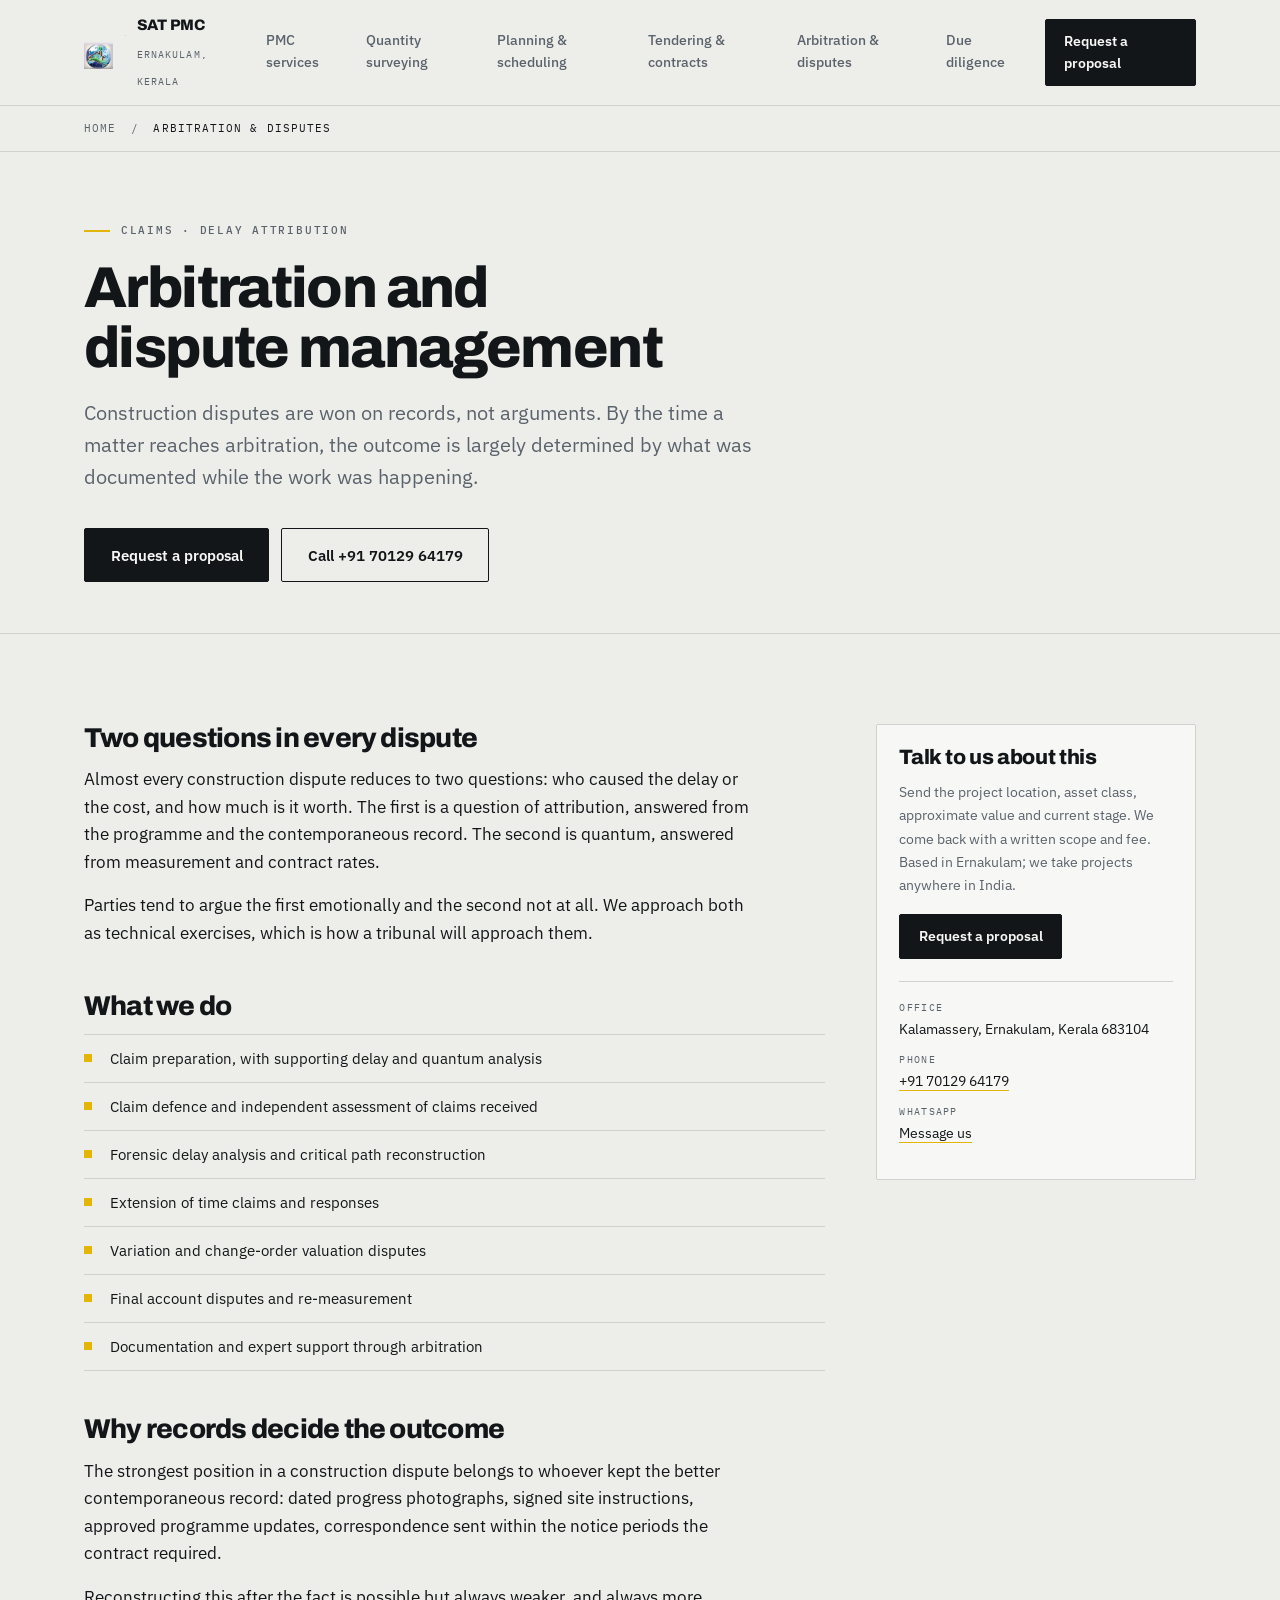
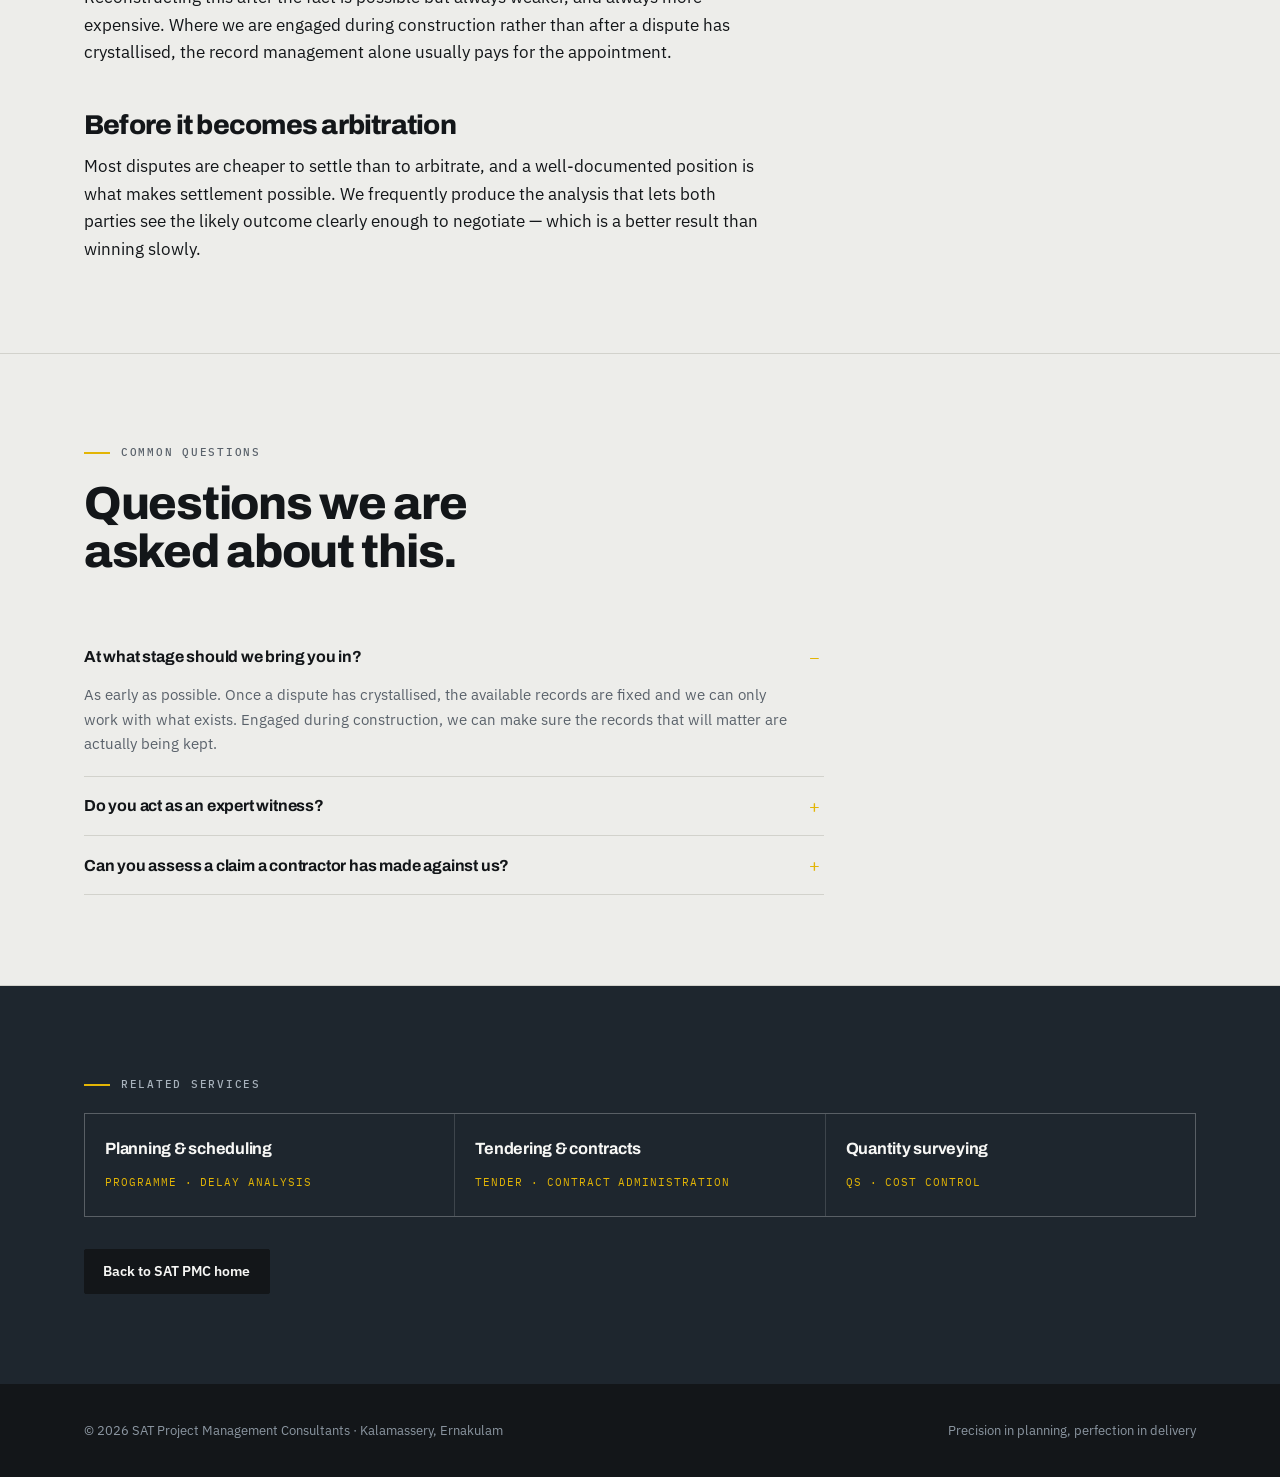
==== commit e6ef3797: "Cut page weight and fit the meta descriptions in a result Three changes, all aimed at what a visitor" ====
--- a/construction-arbitration-dispute.html
+++ b/construction-arbitration-dispute.html
@@ -5,12 +5,12 @@
 <meta name="viewport" content="width=device-width, initial-scale=1">
 
 <title>Construction Arbitration & Dispute Management in Kerala | SAT PMC</title>
-<meta name="description" content="Construction claims, delay analysis and arbitration support in Kerala. Claim preparation and defence, delay attribution, quantum assessment and expert documentation for construction disputes.">
+<meta name="description" content="Construction claims and arbitration support in Kerala. Delay analysis, quantum assessment and expert documentation for construction disputes.">
 <link rel="canonical" href="https://satpmc.com/construction-arbitration-dispute.html">
 
 <meta property="og:type" content="website">
 <meta property="og:title" content="Construction Arbitration & Dispute Management in Kerala | SAT PMC">
-<meta property="og:description" content="Construction claims, delay analysis and arbitration support in Kerala. Claim preparation and defence, delay attribution, quantum assessment and expert documentation for construction disputes.">
+<meta property="og:description" content="Construction claims and arbitration support in Kerala. Delay analysis, quantum assessment and expert documentation for construction disputes.">
 <meta property="og:url" content="https://satpmc.com/construction-arbitration-dispute.html">
 <meta property="og:image" content="https://satpmc.com/f.png">
 <meta name="theme-color" content="#1E262E">
@@ -32,7 +32,7 @@
   <input type="checkbox" id="navcheck" hidden>
   <div class="topbar__inner">
     <a class="brand" href="/">
-      <img src="/f.png" alt="SAT Project Management Consultants logo" width="34" height="34">
+      <picture><source srcset="/f.webp" type="image/webp"><img src="/f.png" alt="SAT Project Management Consultants logo" width="34" height="34"></picture>
       <span>
         <span class="brand__name">SAT PMC</span><br>
         <span class="brand__sub">Ernakulam, Kerala</span>
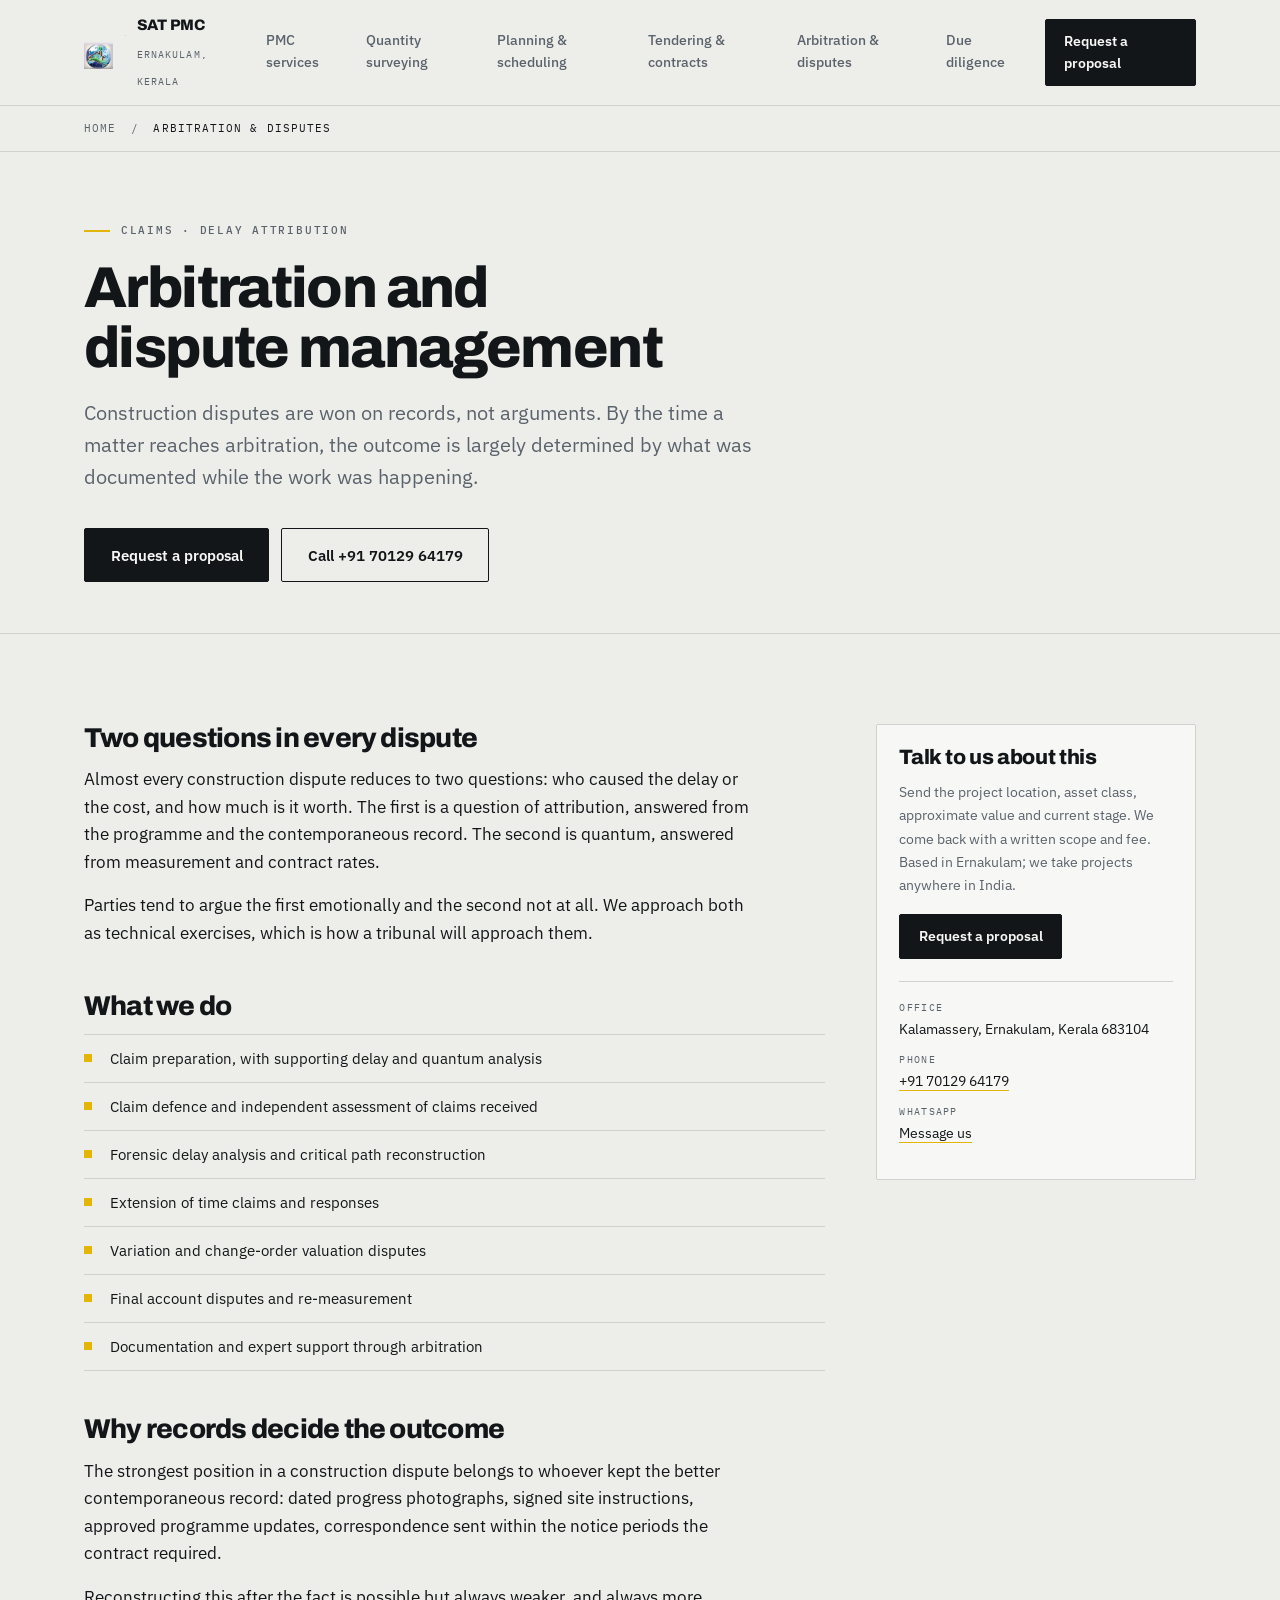
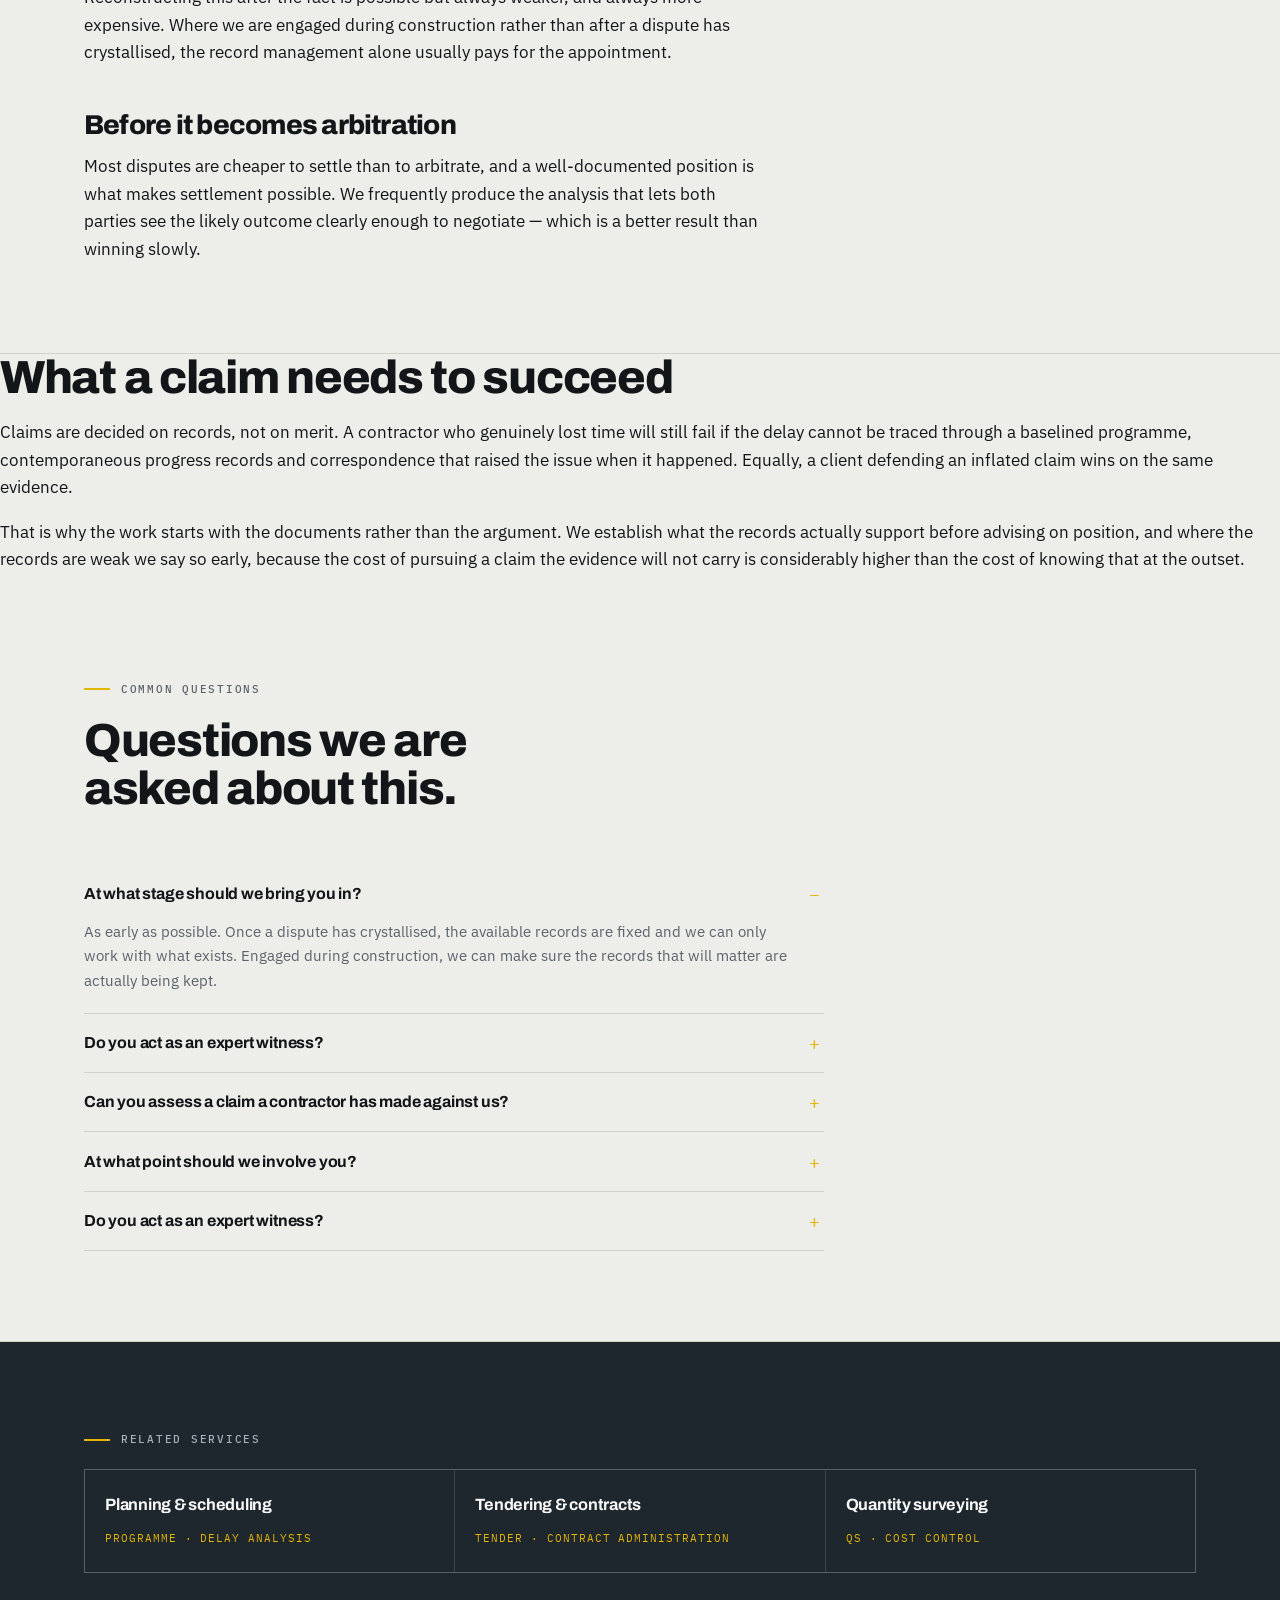
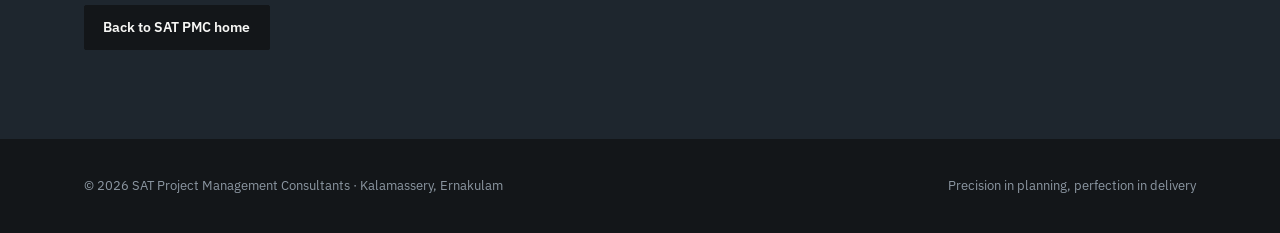
==== commit ef60cafb: "Deepen the service pages and align the FAQ schema with the page Each service page ran 508 to 611 wor" ====
--- a/construction-arbitration-dispute.html
+++ b/construction-arbitration-dispute.html
@@ -12,7 +12,14 @@
 <meta property="og:title" content="Construction Arbitration & Dispute Management in Kerala | SAT PMC">
 <meta property="og:description" content="Construction claims and arbitration support in Kerala. Delay analysis, quantum assessment and expert documentation for construction disputes.">
 <meta property="og:url" content="https://satpmc.com/construction-arbitration-dispute.html">
-<meta property="og:image" content="https://satpmc.com/f.png">
+<meta property="og:image" content="https://satpmc.com/og-image.jpg">
+  <meta property="og:image:width" content="1200">
+  <meta property="og:image:height" content="630">
+  <meta property="og:image:alt" content="SAT Project Management Consultants, Kochi, Kerala">
+  <meta name="twitter:card" content="summary_large_image">
+  <meta name="twitter:title" content="Construction Arbitration & Dispute Management in Kerala | SAT PMC">
+  <meta name="twitter:description" content="Construction claims and arbitration support in Kerala. Delay analysis, quantum assessment and expert documentation for construction disputes.">
+  <meta name="twitter:image" content="https://satpmc.com/og-image.jpg">
 <meta name="theme-color" content="#1E262E">
 
 <link rel="icon" href="/f.png">
@@ -23,7 +30,52 @@
 
 <script type="application/ld+json">{"@context": "https://schema.org", "@type": "Service", "name": "Construction arbitration and dispute management", "serviceType": "Construction arbitration and dispute management", "provider": {"@type": "ProfessionalService", "@id": "https://satpmc.com/#organization", "name": "SAT Project Management Consultants"}, "areaServed": [{"@type": "State", "name": "Kerala"}, {"@type": "City", "name": "Kochi"}, {"@type": "Country", "name": "India"}], "url": "https://satpmc.com/construction-arbitration-dispute.html", "description": "Construction claims, delay analysis and arbitration support in Kerala. Claim preparation and defence, delay attribution, quantum assessment and expert documentation for construction disputes."}</script>
 <script type="application/ld+json">{"@context": "https://schema.org", "@type": "BreadcrumbList", "itemListElement": [{"@type": "ListItem", "position": 1, "name": "Home", "item": "https://satpmc.com/"}, {"@type": "ListItem", "position": 2, "name": "Arbitration & disputes", "item": "https://satpmc.com/construction-arbitration-dispute.html"}]}</script>
-<script type="application/ld+json">{"@context": "https://schema.org", "@type": "FAQPage", "mainEntity": [{"@type": "Question", "name": "At what stage should we bring you in?", "acceptedAnswer": {"@type": "Answer", "text": "As early as possible. Once a dispute has crystallised, the available records are fixed and we can only work with what exists. Engaged during construction, we can make sure the records that will matter are actually being kept."}}, {"@type": "Question", "name": "Do you act as an expert witness?", "acceptedAnswer": {"@type": "Answer", "text": "We prepare technical analysis, delay attribution and quantum documentation, and support counsel through proceedings. Formal expert appointment is agreed case by case."}}, {"@type": "Question", "name": "Can you assess a claim a contractor has made against us?", "acceptedAnswer": {"@type": "Answer", "text": "Yes. Independent assessment of contractor claims is a substantial part of this work \u2014 establishing which parts are substantiated, which are not, and what the defensible number actually is."}}]}</script>
+<script type="application/ld+json">{
+  "@context": "https://schema.org",
+  "@type": "FAQPage",
+  "mainEntity": [
+    {
+      "@type": "Question",
+      "name": "At what stage should we bring you in?",
+      "acceptedAnswer": {
+        "@type": "Answer",
+        "text": "As early as possible. Once a dispute has crystallised, the available records are fixed and we can only work with what exists. Engaged during construction, we can make sure the records that will matter are actually being kept."
+      }
+    },
+    {
+      "@type": "Question",
+      "name": "Do you act as an expert witness?",
+      "acceptedAnswer": {
+        "@type": "Answer",
+        "text": "We prepare technical analysis, delay attribution and quantum documentation, and support counsel through proceedings. Formal expert appointment is agreed case by case."
+      }
+    },
+    {
+      "@type": "Question",
+      "name": "Can you assess a claim a contractor has made against us?",
+      "acceptedAnswer": {
+        "@type": "Answer",
+        "text": "Yes. Independent assessment of contractor claims is a substantial part of this work — establishing which parts are substantiated, which are not, and what the defensible number actually is."
+      }
+    },
+    {
+      "@type": "Question",
+      "name": "At what point should we involve you?",
+      "acceptedAnswer": {
+        "@type": "Answer",
+        "text": "As soon as the delay or the disagreement is identified, not when the claim arrives. The records that decide the outcome are created during the event and cannot be reconstructed afterwards."
+      }
+    },
+    {
+      "@type": "Question",
+      "name": "Do you act as an expert witness?",
+      "acceptedAnswer": {
+        "@type": "Answer",
+        "text": "We prepare the delay analysis, quantum assessment and supporting documentation that expert evidence is built on, and we work alongside the legal team appointed to the matter."
+      }
+    }
+  ]
+}</script>
 </head>
 
 <body>
@@ -109,6 +161,10 @@
   </div>
 </section>
 
+        <h2>What a claim needs to succeed</h2>
+        <p>Claims are decided on records, not on merit. A contractor who genuinely lost time will still fail if the delay cannot be traced through a baselined programme, contemporaneous progress records and correspondence that raised the issue when it happened. Equally, a client defending an inflated claim wins on the same evidence.</p>
+        <p>That is why the work starts with the documents rather than the argument. We establish what the records actually support before advising on position, and where the records are weak we say so early, because the cost of pursuing a claim the evidence will not carry is considerably higher than the cost of knowing that at the outset.</p>
+
 <section class="section" id="faq">
   <div class="wrap">
     <div class="section__head">
@@ -127,6 +183,14 @@
         <details class="qa">
           <summary>Can you assess a claim a contractor has made against us?</summary>
           <p>Yes. Independent assessment of contractor claims is a substantial part of this work — establishing which parts are substantiated, which are not, and what the defensible number actually is.</p>
+        </details>
+        <details class="qa">
+          <summary>At what point should we involve you?</summary>
+          <p>As soon as the delay or the disagreement is identified, not when the claim arrives. The records that decide the outcome are created during the event and cannot be reconstructed afterwards.</p>
+        </details>
+        <details class="qa">
+          <summary>Do you act as an expert witness?</summary>
+          <p>We prepare the delay analysis, quantum assessment and supporting documentation that expert evidence is built on, and we work alongside the legal team appointed to the matter.</p>
         </details>
     </div>
   </div>
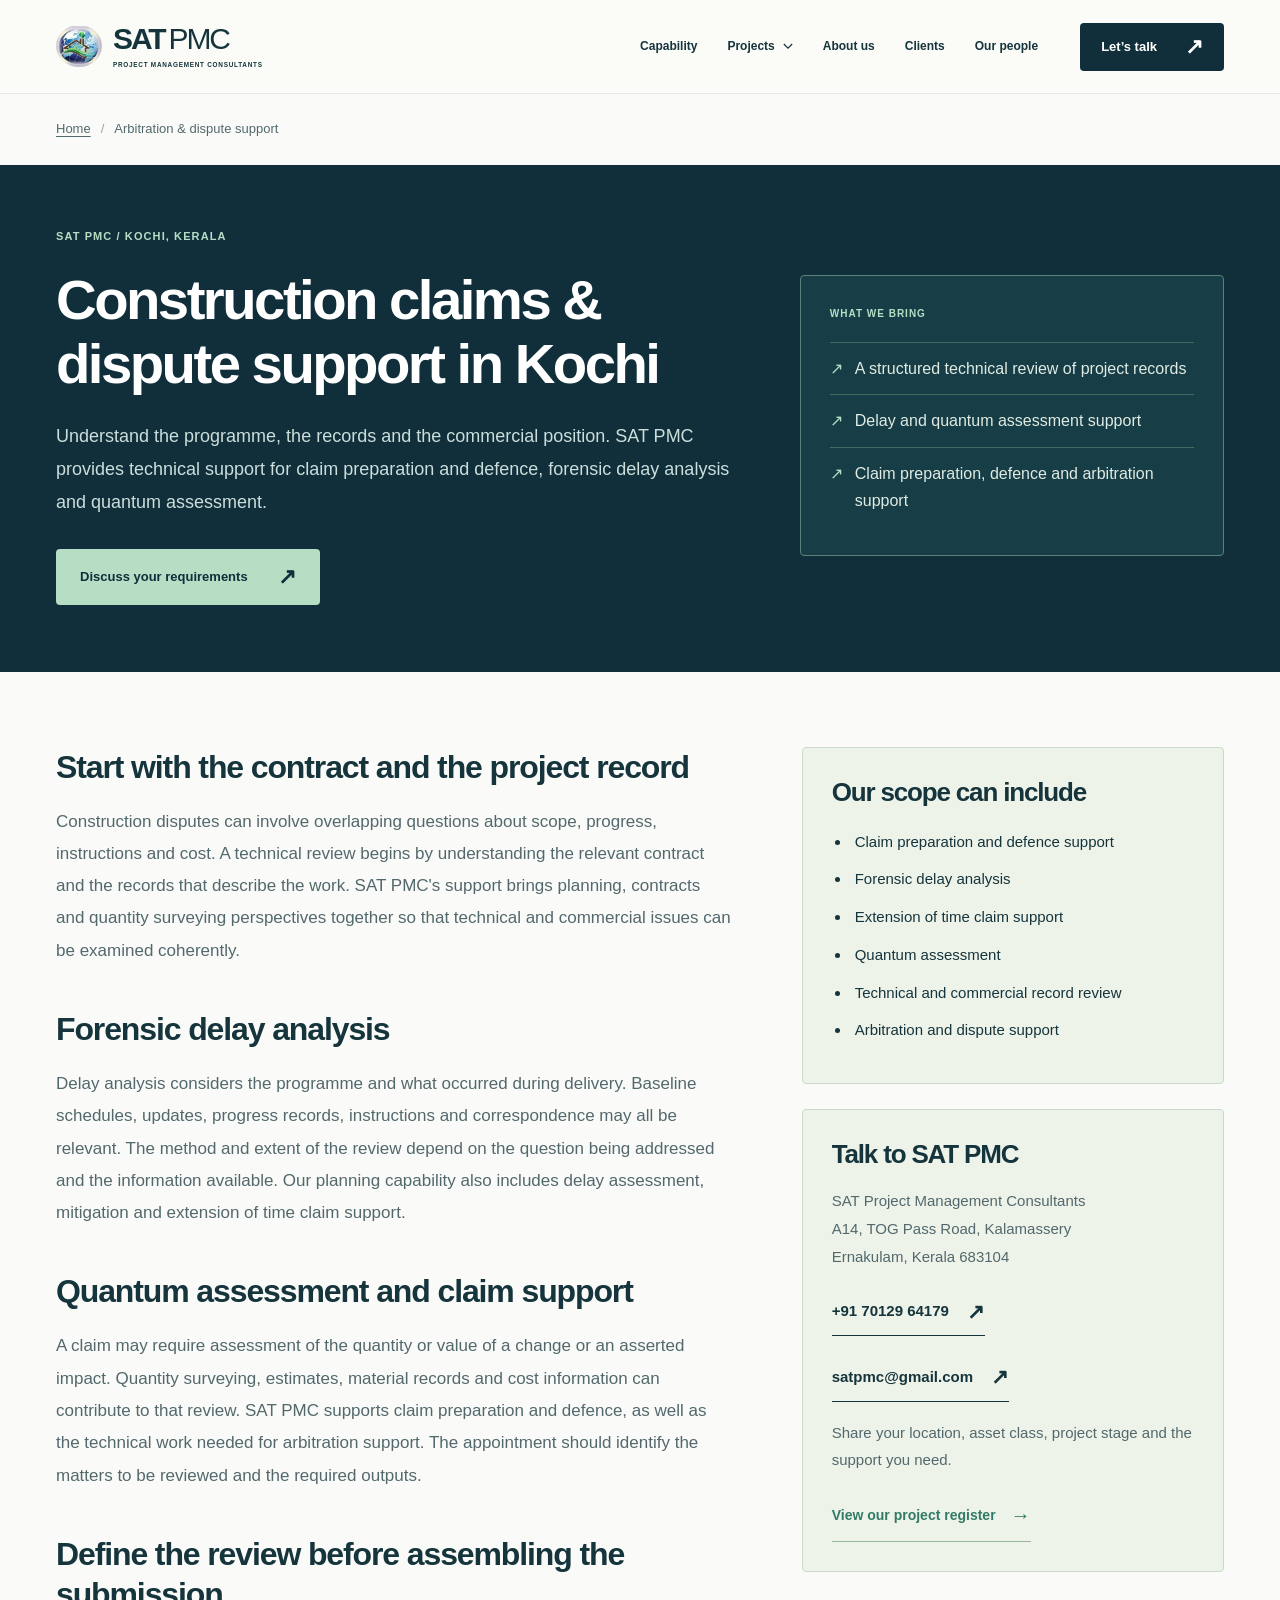
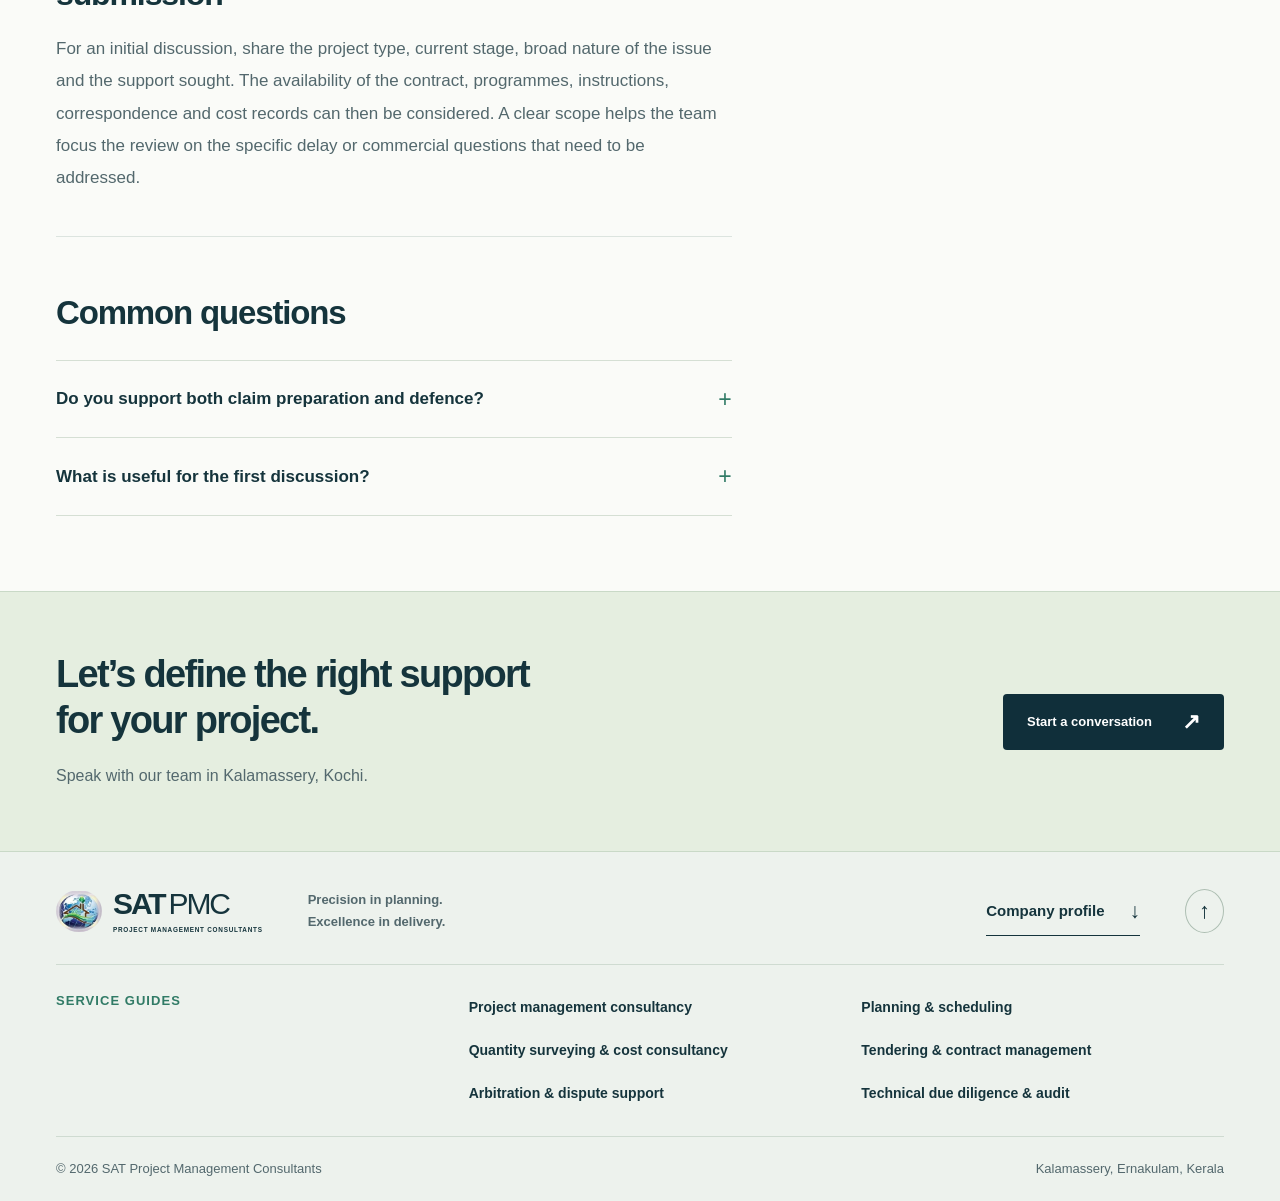
==== commit a0e1e8a8: "Publish reviewed SAT PMC website with project register and Formspree" ====
--- a/construction-arbitration-dispute.html
+++ b/construction-arbitration-dispute.html
@@ -1,234 +1,15 @@
-<!DOCTYPE html>
-<html lang="en">
-<head>
-<meta charset="UTF-8">
-<meta name="viewport" content="width=device-width, initial-scale=1">
-
-<title>Construction Arbitration & Dispute Management in Kerala | SAT PMC</title>
-<meta name="description" content="Construction claims and arbitration support in Kerala. Delay analysis, quantum assessment and expert documentation for construction disputes.">
-<link rel="canonical" href="https://satpmc.com/construction-arbitration-dispute.html">
-
-<meta property="og:type" content="website">
-<meta property="og:title" content="Construction Arbitration & Dispute Management in Kerala | SAT PMC">
-<meta property="og:description" content="Construction claims and arbitration support in Kerala. Delay analysis, quantum assessment and expert documentation for construction disputes.">
-<meta property="og:url" content="https://satpmc.com/construction-arbitration-dispute.html">
-<meta property="og:image" content="https://satpmc.com/og-image.jpg">
-  <meta property="og:image:width" content="1200">
-  <meta property="og:image:height" content="630">
-  <meta property="og:image:alt" content="SAT Project Management Consultants, Kochi, Kerala">
-  <meta name="twitter:card" content="summary_large_image">
-  <meta name="twitter:title" content="Construction Arbitration & Dispute Management in Kerala | SAT PMC">
-  <meta name="twitter:description" content="Construction claims and arbitration support in Kerala. Delay analysis, quantum assessment and expert documentation for construction disputes.">
-  <meta name="twitter:image" content="https://satpmc.com/og-image.jpg">
-<meta name="theme-color" content="#1E262E">
-
-<link rel="icon" href="/f.png">
-<link rel="preconnect" href="https://fonts.googleapis.com">
-<link rel="preconnect" href="https://fonts.gstatic.com" crossorigin>
-<link href="https://fonts.googleapis.com/css2?family=Archivo:wght@600;700;800&family=IBM+Plex+Mono:wght@400;500&family=IBM+Plex+Sans:wght@400;500;600&display=swap" rel="stylesheet">
-<link rel="stylesheet" href="/style.css?v=2">
-
-<script type="application/ld+json">{"@context": "https://schema.org", "@type": "Service", "name": "Construction arbitration and dispute management", "serviceType": "Construction arbitration and dispute management", "provider": {"@type": "ProfessionalService", "@id": "https://satpmc.com/#organization", "name": "SAT Project Management Consultants"}, "areaServed": [{"@type": "State", "name": "Kerala"}, {"@type": "City", "name": "Kochi"}, {"@type": "Country", "name": "India"}], "url": "https://satpmc.com/construction-arbitration-dispute.html", "description": "Construction claims, delay analysis and arbitration support in Kerala. Claim preparation and defence, delay attribution, quantum assessment and expert documentation for construction disputes."}</script>
-<script type="application/ld+json">{"@context": "https://schema.org", "@type": "BreadcrumbList", "itemListElement": [{"@type": "ListItem", "position": 1, "name": "Home", "item": "https://satpmc.com/"}, {"@type": "ListItem", "position": 2, "name": "Arbitration & disputes", "item": "https://satpmc.com/construction-arbitration-dispute.html"}]}</script>
-<script type="application/ld+json">{
-  "@context": "https://schema.org",
-  "@type": "FAQPage",
-  "mainEntity": [
-    {
-      "@type": "Question",
-      "name": "At what stage should we bring you in?",
-      "acceptedAnswer": {
-        "@type": "Answer",
-        "text": "As early as possible. Once a dispute has crystallised, the available records are fixed and we can only work with what exists. Engaged during construction, we can make sure the records that will matter are actually being kept."
-      }
-    },
-    {
-      "@type": "Question",
-      "name": "Do you act as an expert witness?",
-      "acceptedAnswer": {
-        "@type": "Answer",
-        "text": "We prepare technical analysis, delay attribution and quantum documentation, and support counsel through proceedings. Formal expert appointment is agreed case by case."
-      }
-    },
-    {
-      "@type": "Question",
-      "name": "Can you assess a claim a contractor has made against us?",
-      "acceptedAnswer": {
-        "@type": "Answer",
-        "text": "Yes. Independent assessment of contractor claims is a substantial part of this work — establishing which parts are substantiated, which are not, and what the defensible number actually is."
-      }
-    },
-    {
-      "@type": "Question",
-      "name": "At what point should we involve you?",
-      "acceptedAnswer": {
-        "@type": "Answer",
-        "text": "As soon as the delay or the disagreement is identified, not when the claim arrives. The records that decide the outcome are created during the event and cannot be reconstructed afterwards."
-      }
-    },
-    {
-      "@type": "Question",
-      "name": "Do you act as an expert witness?",
-      "acceptedAnswer": {
-        "@type": "Answer",
-        "text": "We prepare the delay analysis, quantum assessment and supporting documentation that expert evidence is built on, and we work alongside the legal team appointed to the matter."
-      }
-    }
-  ]
-}</script>
-</head>
-
-<body>
-
-<header class="topbar">
-  <input type="checkbox" id="navcheck" hidden>
-  <div class="topbar__inner">
-    <a class="brand" href="/">
-      <picture><source srcset="/f.webp" type="image/webp"><img src="/f.png" alt="SAT Project Management Consultants logo" width="34" height="34"></picture>
-      <span>
-        <span class="brand__name">SAT PMC</span><br>
-        <span class="brand__sub">Ernakulam, Kerala</span>
-      </span>
-    </a>
-    <nav class="nav" aria-label="Services"><a href="/project-management-consultancy-kochi.html">PMC services</a><a href="/quantity-surveying-cost-consultancy.html">Quantity surveying</a><a href="/planning-scheduling-monitoring.html">Planning & scheduling</a><a href="/tendering-contract-management.html">Tendering & contracts</a><a href="/construction-arbitration-dispute.html" aria-current="page">Arbitration & disputes</a><a href="/technical-due-diligence-audit.html">Due diligence</a></nav>
-    <a class="btn topbar__cta" href="/#contact">Request a proposal</a>
-    <label class="nav-toggle" for="navcheck" aria-label="Open menu"><span></span></label>
-  </div>
-</header>
-
-<main>
-
-<nav class="crumbs" aria-label="Breadcrumb">
-  <div class="wrap">
-    <a href="/">Home</a> <span>/</span> <span aria-current="page">Arbitration & disputes</span>
-  </div>
-</nav>
-
-<section class="svc-hero">
-  <div class="wrap">
-    <p class="eyebrow">Claims · Delay attribution</p>
-    <h1>Arbitration and dispute management</h1>
-    <p class="lede">Construction disputes are won on records, not arguments. By the time a matter reaches arbitration, the outcome is largely determined by what was documented while the work was happening.</p>
-    <div class="hero__cta">
-      <a class="btn btn--lg" href="/#contact">Request a proposal</a>
-      <a class="btn btn--ghost btn--lg" href="tel:+917012964179">Call +91 70129 64179</a>
-    </div>
-  </div>
-</section>
-
-<section class="section">
-  <div class="wrap svc">
-    <div class="svc__main">
-      <div class="svc__block">
-        <h2>Two questions in every dispute</h2>
-        <p>Almost every construction dispute reduces to two questions: who caused the delay or the cost, and how much is it worth. The first is a question of attribution, answered from the programme and the contemporaneous record. The second is quantum, answered from measurement and contract rates.</p>
-        <p>Parties tend to argue the first emotionally and the second not at all. We approach both as technical exercises, which is how a tribunal will approach them.</p>
-      </div>
-
-      <div class="svc__block">
-        <h2>What we do</h2>
-        <ul class='deliverables'><li>Claim preparation, with supporting delay and quantum analysis</li><li>Claim defence and independent assessment of claims received</li><li>Forensic delay analysis and critical path reconstruction</li><li>Extension of time claims and responses</li><li>Variation and change-order valuation disputes</li><li>Final account disputes and re-measurement</li><li>Documentation and expert support through arbitration</li></ul>
-      </div>
-
-      <div class="svc__block">
-        <h2>Why records decide the outcome</h2>
-        <p>The strongest position in a construction dispute belongs to whoever kept the better contemporaneous record: dated progress photographs, signed site instructions, approved programme updates, correspondence sent within the notice periods the contract required.</p>
-        <p>Reconstructing this after the fact is possible but always weaker, and always more expensive. Where we are engaged during construction rather than after a dispute has crystallised, the record management alone usually pays for the appointment.</p>
-      </div>
-
-      <div class="svc__block">
-        <h2>Before it becomes arbitration</h2>
-        <p>Most disputes are cheaper to settle than to arbitrate, and a well-documented position is what makes settlement possible. We frequently produce the analysis that lets both parties see the likely outcome clearly enough to negotiate — which is a better result than winning slowly.</p>
-      </div>
-
-    </div>
-
-    <aside class="svc__aside">
-      <div class="card">
-        <h3>Talk to us about this</h3>
-        <p style="font-size:0.9rem;color:var(--slate);margin:0.5rem 0 1.1rem">
-          Send the project location, asset class, approximate value and current stage. We come back
-          with a written scope and fee. Based in Ernakulam; we take projects anywhere in India.
-        </p>
-        <a class="btn" href="/#contact">Request a proposal</a>
-        <div class="aside__lines">
-          <div><span>Office</span>Kalamassery, Ernakulam, Kerala 683104</div>
-          <div><span>Phone</span><a href="tel:+917012964179">+91 70129 64179</a></div>
-          <div><span>WhatsApp</span><a href="https://wa.me/917012964179">Message us</a></div>
-        </div>
-      </div>
-    </aside>
-  </div>
-</section>
-
-        <h2>What a claim needs to succeed</h2>
-        <p>Claims are decided on records, not on merit. A contractor who genuinely lost time will still fail if the delay cannot be traced through a baselined programme, contemporaneous progress records and correspondence that raised the issue when it happened. Equally, a client defending an inflated claim wins on the same evidence.</p>
-        <p>That is why the work starts with the documents rather than the argument. We establish what the records actually support before advising on position, and where the records are weak we say so early, because the cost of pursuing a claim the evidence will not carry is considerably higher than the cost of knowing that at the outset.</p>
-
-<section class="section" id="faq">
-  <div class="wrap">
-    <div class="section__head">
-      <p class="eyebrow">Common questions</p>
-      <h2>Questions we are asked about this.</h2>
-    </div>
-    <div class="svc__faq">
-        <details class="qa" open>
-          <summary>At what stage should we bring you in?</summary>
-          <p>As early as possible. Once a dispute has crystallised, the available records are fixed and we can only work with what exists. Engaged during construction, we can make sure the records that will matter are actually being kept.</p>
-        </details>
-        <details class="qa">
-          <summary>Do you act as an expert witness?</summary>
-          <p>We prepare technical analysis, delay attribution and quantum documentation, and support counsel through proceedings. Formal expert appointment is agreed case by case.</p>
-        </details>
-        <details class="qa">
-          <summary>Can you assess a claim a contractor has made against us?</summary>
-          <p>Yes. Independent assessment of contractor claims is a substantial part of this work — establishing which parts are substantiated, which are not, and what the defensible number actually is.</p>
-        </details>
-        <details class="qa">
-          <summary>At what point should we involve you?</summary>
-          <p>As soon as the delay or the disagreement is identified, not when the claim arrives. The records that decide the outcome are created during the event and cannot be reconstructed afterwards.</p>
-        </details>
-        <details class="qa">
-          <summary>Do you act as an expert witness?</summary>
-          <p>We prepare the delay analysis, quantum assessment and supporting documentation that expert evidence is built on, and we work alongside the legal team appointed to the matter.</p>
-        </details>
-    </div>
-  </div>
-</section>
-
-<section class="section section--dark">
-  <div class="wrap">
-    <p class="eyebrow">Related services</p>
-    <div class="rel-grid">
-        <a class="rel" href="/planning-scheduling-monitoring.html"><b>Planning & scheduling</b><span>Programme · Delay analysis</span></a>
-        <a class="rel" href="/tendering-contract-management.html"><b>Tendering & contracts</b><span>Tender · Contract administration</span></a>
-        <a class="rel" href="/quantity-surveying-cost-consultancy.html"><b>Quantity surveying</b><span>QS · Cost control</span></a>
-    </div>
-    <p style="margin:2rem 0 0"><a class="btn" href="/">Back to SAT PMC home</a></p>
-  </div>
-</section>
-
-</main>
-
-<footer class="footer">
-  <div class="wrap footer__inner">
-    <div>© 2026 SAT Project Management Consultants · Kalamassery, Ernakulam</div>
-    <div>Precision in planning, perfection in delivery</div>
-  </div>
-</footer>
-
-<div class="callbar">
-  <a class="callbar__call" href="tel:+917012964179">Call</a>
-  <a class="callbar__wa" href="https://wa.me/917012964179">WhatsApp</a>
-</div>
-
-<script>
-  document.querySelectorAll('.nav a').forEach(function (a) {
-    a.addEventListener('click', function () {
-      document.getElementById('navcheck').checked = false;
-    });
-  });
-</script>
-
-</body>
-</html>
+<!doctype html><html lang="en-IN"><head><meta charset="utf-8"><meta name="viewport" content="width=device-width,initial-scale=1"><script>document.documentElement.classList.add("js-enabled")</script><title>Construction Claims &amp; Dispute Support, Kochi | SAT PMC</title>
+<meta name="description" content="Construction claim preparation and defence, forensic delay analysis, quantum assessment and technical arbitration support in Kochi and Kerala from SAT PMC.">
+<link rel="canonical" href="https://satpmc.com/construction-arbitration-dispute">
+<meta name="robots" content="index, follow, max-image-preview:large">
+<meta property="og:type" content="website"><meta property="og:locale" content="en_IN"><meta property="og:site_name" content="SAT PMC">
+<meta property="og:title" content="Construction Claims &amp; Dispute Support, Kochi | SAT PMC"><meta property="og:description" content="Construction claim preparation and defence, forensic delay analysis, quantum assessment and technical arbitration support in Kochi and Kerala from SAT PMC."><meta property="og:url" content="https://satpmc.com/construction-arbitration-dispute">
+<meta property="og:image" content="https://satpmc.com/assets/elamakkara-project-1440.038f82548e.webp"><meta property="og:image:width" content="1440"><meta property="og:image:height" content="810"><meta property="og:image:alt" content="Elamakkara commercial and residential project, Ernakulam">
+<meta name="twitter:card" content="summary_large_image"><meta name="twitter:title" content="Construction Claims &amp; Dispute Support, Kochi | SAT PMC"><meta name="twitter:description" content="Construction claim preparation and defence, forensic delay analysis, quantum assessment and technical arbitration support in Kochi and Kerala from SAT PMC."><meta name="twitter:image" content="https://satpmc.com/assets/elamakkara-project-1440.038f82548e.webp">
+<script type="application/ld+json">{"@context":"https://schema.org","@graph":[{"@type":"ProfessionalService","@id":"https://satpmc.com/#business","name":"SAT Project Management Consultants","alternateName":["SAT PMC","SATPMC"],"url":"https://satpmc.com/","description":"Project management consultants based in Kalamassery, Kochi, providing construction planning, quantity surveying, cost control, tendering, contract management and technical advisory services.","logo":"https://satpmc.com/assets/p01-03-206.2182eae848.webp","image":"https://satpmc.com/assets/elamakkara-project-1440.038f82548e.webp","telephone":"+91-7012964179","email":"satpmc@gmail.com","address":{"@type":"PostalAddress","streetAddress":"A14, TOG Pass Road, Kalamassery","addressLocality":"Ernakulam","addressRegion":"Kerala","postalCode":"683104","addressCountry":"IN"},"areaServed":[{"@type":"City","name":"Kochi"},{"@type":"State","name":"Kerala"}],"contactPoint":[{"@type":"ContactPoint","telephone":"+91-7012964179","contactType":"project enquiries","availableLanguage":["English"]},{"@type":"ContactPoint","telephone":"+91-9847701118","contactType":"project enquiries","availableLanguage":["English"]},{"@type":"ContactPoint","telephone":"+91-9567138280","contactType":"project enquiries","availableLanguage":["English"]}],"hasOfferCatalog":{"@type":"OfferCatalog","name":"Construction consultancy services","itemListElement":[{"@type":"Offer","itemOffered":{"@type":"Service","name":"Project management consultancy","url":"https://satpmc.com/project-management-consultancy-kochi"}},{"@type":"Offer","itemOffered":{"@type":"Service","name":"Planning & scheduling","url":"https://satpmc.com/planning-scheduling-monitoring"}},{"@type":"Offer","itemOffered":{"@type":"Service","name":"Quantity surveying & cost consultancy","url":"https://satpmc.com/quantity-surveying-cost-consultancy"}},{"@type":"Offer","itemOffered":{"@type":"Service","name":"Tendering & contract management","url":"https://satpmc.com/tendering-contract-management"}},{"@type":"Offer","itemOffered":{"@type":"Service","name":"Arbitration & dispute support","url":"https://satpmc.com/construction-arbitration-dispute"}},{"@type":"Offer","itemOffered":{"@type":"Service","name":"Technical due diligence & audit","url":"https://satpmc.com/technical-due-diligence-audit"}}]}},{"@type":"WebSite","@id":"https://satpmc.com/#website","url":"https://satpmc.com/","name":"SAT PMC","publisher":{"@id":"https://satpmc.com/#business"}},{"@type":"WebPage","@id":"https://satpmc.com/construction-arbitration-dispute#webpage","url":"https://satpmc.com/construction-arbitration-dispute","name":"Construction Claims & Dispute Support, Kochi | SAT PMC","description":"Construction claim preparation and defence, forensic delay analysis, quantum assessment and technical arbitration support in Kochi and Kerala from SAT PMC.","inLanguage":"en-IN","isPartOf":{"@id":"https://satpmc.com/#website"},"about":{"@id":"https://satpmc.com/#business"}},{"@type":"Service","@id":"https://satpmc.com/construction-arbitration-dispute#service","name":"Arbitration & dispute support","serviceType":"Arbitration & dispute support","description":"Understand the programme, the records and the commercial position. SAT PMC provides technical support for claim preparation and defence, forensic delay analysis and quantum assessment.","url":"https://satpmc.com/construction-arbitration-dispute","provider":{"@id":"https://satpmc.com/#business"},"areaServed":{"@type":"State","name":"Kerala"}},{"@type":"BreadcrumbList","itemListElement":[{"@type":"ListItem","position":1,"name":"Home","item":"https://satpmc.com/"},{"@type":"ListItem","position":2,"name":"Arbitration & dispute support","item":"https://satpmc.com/construction-arbitration-dispute"}]}]}</script><meta name="theme-color" content="#102f3a"><link rel="icon" type="image/webp" href="assets/p01-03-206.2182eae848.webp"><link rel="stylesheet" href="assets/site.a658a3483b19.css"><script src="assets/page.3945bec2b3e8.js" defer></script></head><body class="service-page"><a class="skip-link" href="#main">Skip to content</a><header class="site-header" id="top">
+    <div class="wrap header-inner">
+      <a class="brand" href="./" aria-label="SAT PMC home"><img src="assets/p01-03-206.2182eae848.webp" srcset="assets/p01-03-160.934d950ce5.webp 160w, assets/p01-03-206.2182eae848.webp 206w" sizes="120px" alt="" width="206" height="181" decoding="async"><span class="brand-name">SAT<span>PMC</span><small>PROJECT MANAGEMENT CONSULTANTS</small></span></a>
+      <button class="menu-toggle" aria-label="Open navigation" aria-controls="navigation" aria-expanded="false"><span></span><span></span></button>
+      <nav id="navigation" aria-label="Main navigation"><a href="./#capability">Capability</a><details class="nav-projects"><summary>Projects <svg viewBox="0 0 12 8" aria-hidden="true"><path d="m1 1 5 5 5-5"/></svg></summary><div class="projects-submenu"><a href="./#projects">Selected projects</a><a href="./#project-register">Project register</a></div></details><a href="./#about">About us</a><a href="./#clients">Clients</a><a href="./#team">Our people</a><a class="button button-dark nav-cta" href="./#contact">Let’s talk <span aria-hidden="true">↗</span></a></nav>
+    </div>
+  </header><main id="main"><nav class="wrap service-breadcrumb" aria-label="Breadcrumb"><a href="./">Home</a><span aria-hidden="true">/</span><span aria-current="page">Arbitration &amp; dispute support</span></nav><section class="service-page-hero"><div class="wrap service-hero-layout"><div><p class="eyebrow">SAT PMC / KOCHI, KERALA</p><h1>Construction claims &amp; dispute support in Kochi</h1><p class="service-intro">Understand the programme, the records and the commercial position. SAT PMC provides technical support for claim preparation and defence, forensic delay analysis and quantum assessment.</p><a class="button button-mint" href="./#contact">Discuss your requirements <span aria-hidden="true">↗</span></a></div><div class="service-scope-card"><p class="eyebrow">WHAT WE BRING</p><ul><li>A structured technical review of project records</li><li>Delay and quantum assessment support</li><li>Claim preparation, defence and arbitration support</li></ul></div></div></section><div class="wrap service-content-layout"><article class="service-article" aria-label="Arbitration &amp; dispute support service guide"><section><h2>Start with the contract and the project record</h2><p>Construction disputes can involve overlapping questions about scope, progress, instructions and cost. A technical review begins by understanding the relevant contract and the records that describe the work. SAT PMC&#x27;s support brings planning, contracts and quantity surveying perspectives together so that technical and commercial issues can be examined coherently.</p></section><section><h2>Forensic delay analysis</h2><p>Delay analysis considers the programme and what occurred during delivery. Baseline schedules, updates, progress records, instructions and correspondence may all be relevant. The method and extent of the review depend on the question being addressed and the information available. Our planning capability also includes delay assessment, mitigation and extension of time claim support.</p></section><section><h2>Quantum assessment and claim support</h2><p>A claim may require assessment of the quantity or value of a change or an asserted impact. Quantity surveying, estimates, material records and cost information can contribute to that review. SAT PMC supports claim preparation and defence, as well as the technical work needed for arbitration support. The appointment should identify the matters to be reviewed and the required outputs.</p></section><section><h2>Define the review before assembling the submission</h2><p>For an initial discussion, share the project type, current stage, broad nature of the issue and the support sought. The availability of the contract, programmes, instructions, correspondence and cost records can then be considered. A clear scope helps the team focus the review on the specific delay or commercial questions that need to be addressed.</p></section><div class="service-faq"><h2>Common questions</h2><details><summary>Do you support both claim preparation and defence?<span aria-hidden="true">+</span></summary><p>Yes. Our capability includes technical support for claim preparation and defence. The scope is agreed after understanding the issue, the contract and the available project records.</p></details><details><summary>What is useful for the first discussion?<span aria-hidden="true">+</span></summary><p>A brief description of the project and issue, the contract type, key dates, current status and an outline of the available programme and cost records will help define the next step.</p></details></div></article><aside class="service-sidebar" aria-label="Service scope and contact"><div><h2>Our scope can include</h2><ul><li>Claim preparation and defence support</li><li>Forensic delay analysis</li><li>Extension of time claim support</li><li>Quantum assessment</li><li>Technical and commercial record review</li><li>Arbitration and dispute support</li></ul></div><div><h2>Talk to SAT PMC</h2><p>SAT Project Management Consultants<br>A14, TOG Pass Road, Kalamassery<br>Ernakulam, Kerala 683104</p><a class="text-link" href="tel:+917012964179">+91 70129 64179 <span aria-hidden="true">↗</span></a><br><a class="text-link" href="mailto:satpmc@gmail.com">satpmc@gmail.com <span aria-hidden="true">↗</span></a><p>Share your location, asset class, project stage and the support you need.</p><a class="service-guide-link" href="./#project-register">View our project register <span aria-hidden="true">→</span></a></div></aside></div><section class="service-cta"><div class="wrap"><div><h2>Let’s define the right support<br>for your project.</h2><p>Speak with our team in Kalamassery, Kochi.</p></div><a class="button button-dark" href="./#contact">Start a conversation <span aria-hidden="true">↗</span></a></div></section></main><footer><div class="wrap footer-main"><a class="brand" href="./" aria-label="SAT PMC home"><img src="assets/p01-03-206.2182eae848.webp" srcset="assets/p01-03-160.934d950ce5.webp 160w, assets/p01-03-206.2182eae848.webp 206w" sizes="120px" alt="" width="206" height="181" decoding="async"><span class="brand-name">SAT<span>PMC</span><small>PROJECT MANAGEMENT CONSULTANTS</small></span></a><p>Precision in planning.<br>Excellence in delivery.</p><a class="text-link" href="SATPMC-Company-Profile.pdf" download>Company profile <span aria-hidden="true">↓</span></a><a class="back-top" href="#top" aria-label="Back to top">↑</a></div><div class="wrap footer-service-directory"><p>SERVICE GUIDES</p><div><a href="project-management-consultancy-kochi">Project management consultancy</a><a href="planning-scheduling-monitoring">Planning &amp; scheduling</a><a href="quantity-surveying-cost-consultancy">Quantity surveying &amp; cost consultancy</a><a href="tendering-contract-management">Tendering &amp; contract management</a><a href="construction-arbitration-dispute">Arbitration &amp; dispute support</a><a href="technical-due-diligence-audit">Technical due diligence &amp; audit</a></div></div><div class="wrap footer-bottom"><span>© 2026 SAT Project Management Consultants</span><span>Kalamassery, Ernakulam, Kerala</span></div></footer><div class="mobile-contact-bar" aria-label="Quick contact"><a href="tel:+917012964179">Call SAT PMC <span aria-hidden="true">↗</span></a><a href="https://wa.me/917012964179" target="_blank" rel="noopener">WhatsApp <span aria-hidden="true">↗</span></a></div></body></html>
--- a/assets/site.a658a3483b19.css
+++ b/assets/site.a658a3483b19.css
@@ -0,0 +1,138 @@
+
+:root{--navy:#102f3a;--navy-deep:#0c2630;--ink:#15343c;--muted:#617277;--mint:#b6dec5;--green:#317b66;--paper:#fafbf8;--line:#dce4df;--serif:Georgia,'Times New Roman',serif;--sans:'Segoe UI',Arial,sans-serif}
+*{box-sizing:border-box}html{scroll-behavior:smooth;scroll-padding-top:100px}body{margin:0;font-family:var(--sans);font-size:16px;line-height:1.65;color:var(--ink);background:var(--paper)}body.modal-open{overflow:hidden}button,input,select,textarea{font:inherit}button,a,input,select,textarea{-webkit-tap-highlight-color:transparent}a{color:inherit;text-decoration:none}button{cursor:pointer}button:disabled{cursor:default}img{display:block;max-width:100%;height:auto}h1,h2,h3,p{margin:0}h1,h2,h3{font-weight:500;line-height:1.1;letter-spacing:-.045em}h2{font-size:clamp(36px,4.25vw,62px)}h2 em,h1 em{font-family:var(--serif);font-weight:400}h3{font-size:25px}p{color:var(--muted)}em{font-weight:400}button{color:inherit}::selection{background:var(--mint);color:var(--navy)}:focus-visible{outline:3px solid #448f75;outline-offset:5px}.wrap{width:min(1280px,calc(100% - 112px));margin-inline:auto}.section{padding:110px 0}.eyebrow{font-size:10px;font-weight:650;letter-spacing:.16em;line-height:1.5;color:var(--green)}.button{display:inline-flex;align-items:center;justify-content:space-between;gap:30px;padding:16px 23px;font-size:13px;font-weight:600;border:1px solid transparent;border-radius:3px;transition:background .2s,transform .2s}.button span{font-size:22px;line-height:1}.button:hover{transform:translateY(-2px)}.button-dark{background:var(--navy);color:white}.button-dark:hover{background:#1c4854}.button-mint{background:var(--mint);color:var(--navy)}.button-mint:hover{background:#d0ebd9}.text-link{display:inline-flex;align-items:center;gap:25px;font-size:13px;font-weight:600;border:0;background:none;padding:8px 0;border-bottom:1px solid currentColor;line-height:1.5}.text-link span{font-size:21px}.light-link{color:#edf6ef}.skip-link{position:fixed;left:20px;top:-70px;z-index:100;background:white;padding:12px}.skip-link:focus{top:10px}[hidden]{display:none!important}
+.site-header{height:94px;background:var(--paper);position:sticky;top:0;z-index:30;border-bottom:1px solid #e5eae5}.header-inner{height:100%;display:flex;align-items:center;justify-content:space-between;gap:25px}.brand{display:flex;gap:11px;align-items:center;flex-shrink:0}.brand img{width:46px;height:42px;object-fit:contain;border-radius:50%}.brand-name{font-size:30px;letter-spacing:-.07em;line-height:1;font-weight:750}.brand-name>span{font-weight:350;margin-left:4px}.brand small{display:block;font-size:6.4px;font-weight:600;letter-spacing:.115em;margin-top:7px;line-height:1.3}.site-header nav{display:flex;align-items:center;gap:30px}.site-header nav>a:not(.button){font-size:12px;font-weight:550;padding:10px 0;position:relative}.site-header nav>a:not(.button):after{content:'';position:absolute;bottom:4px;left:0;right:100%;height:1px;background:var(--green);transition:right .2s}.site-header nav>a:hover:after,.site-header nav>a.current:after{right:0}.nav-cta{margin-left:12px;padding:12px 20px;gap:28px}.menu-toggle{display:none;border:0;background:transparent;padding:12px}
+.hero{background:var(--navy);color:white;overflow:hidden}.hero-layout{padding-top:70px;display:grid;grid-template-columns:1.07fr 1fr;gap:55px;align-items:center}.hero-copy{padding-bottom:30px}.hero .eyebrow{color:var(--mint);display:flex;align-items:center;gap:9px;font-size:9px;letter-spacing:.14em}.status-dot{width:6px;height:6px;display:inline-block;border-radius:50%;background:var(--mint);box-shadow:0 0 0 4px #b6dec511;flex-shrink:0}.hero h1{font-size:clamp(52px,5.9vw,87px);margin:27px 0 25px;font-weight:450;line-height:1.025;letter-spacing:-.055em}.hero h1 em{color:var(--mint);letter-spacing:-.055em;white-space:nowrap}.hero-intro{max-width:365px;font-size:14px;line-height:1.9;color:#bdd0d2}.hero-actions{display:flex;align-items:center;gap:30px;margin-top:31px}.hero-footnote{display:flex;gap:18px;align-items:center;margin-top:46px}.hero-footnote p{color:#a8bec1;font-size:11px;line-height:1.6}.crosshair{display:grid;place-items:center;width:34px;height:34px;border:1px solid #698087;border-radius:50%;font-size:27px;color:var(--mint);font-weight:200}.hero-visual{position:relative;align-self:stretch;padding-top:19px;min-width:0;display:flex;flex-direction:column;justify-content:center}.image-label{display:flex;justify-content:space-between;font-size:8px;color:#abc2c4;letter-spacing:.13em;margin-bottom:16px}.hero-photo{width:100%;height:435px;object-fit:cover;object-position:50% 50%;border-radius:2px;filter:saturate(.75)}.hero-project{padding:22px 0 18px;display:flex;justify-content:space-between;gap:15px;align-items:center;border-bottom:1px solid #4a626a}.hero-project small{display:block;font-size:8px;letter-spacing:.15em;color:var(--mint);margin-bottom:6px}.hero-project strong{display:block;font-size:17px;font-weight:450}.hero-project div>span{font-size:11px;color:#a5bcbf}.round-button{display:grid;place-items:center;border:1px solid #70868c;border-radius:50%;width:42px;height:42px;background:transparent;color:white;font-size:24px;flex-shrink:0;transition:background .2s}.round-button:hover{background:#31545d}.hero-stamp{position:absolute;right:-26px;top:-3px;background:var(--mint);color:var(--navy);width:112px;height:112px;border-radius:50%;display:flex;flex-direction:column;align-items:center;justify-content:center;transform:rotate(12deg)}.hero-stamp span{font-size:7px;letter-spacing:.1em}.hero-stamp svg{width:48px;height:48px;fill:none;stroke:var(--navy);stroke-width:1.2}.hero-bottom{display:flex;justify-content:space-between;align-items:center;border-top:1px solid #3f5c65;margin-top:53px;padding:22px 0 25px;font-size:8px;letter-spacing:.15em;color:#b0c4c6}.hero-bottom a{display:flex;gap:24px;align-items:center;font-size:10px;letter-spacing:.02em}.hero-bottom a span{font-size:20px}
+.client-strip{border-bottom:1px solid var(--line);background:#f0f3ee}.client-inner{display:flex;align-items:center;gap:50px;padding:27px 0}.client-inner>p{font-size:11px;min-width:145px;line-height:1.6}.client-inner strong{color:var(--ink);font-weight:500}.client-logos{flex:1;display:flex;justify-content:space-between;gap:35px;align-items:center}.client-logos img{object-fit:contain;max-height:43px;width:100px;mix-blend-mode:multiply;filter:grayscale(1);opacity:.68;transition:filter .2s,opacity .2s}.client-logos img:hover{filter:grayscale(0);opacity:1}.client-logos img:first-child{width:130px}
+.section-heading{display:grid;grid-template-columns:1fr 2fr;gap:32px;margin-bottom:55px}.section-marker{padding-top:13px}.section-intro{max-width:490px;font-size:14px;line-height:1.8;margin-top:23px}.about-grid{display:grid;grid-template-columns:1fr 1fr;gap:85px;align-items:start}.about-image{position:relative;margin-top:5px}.about-image>img{height:530px;width:100%;object-fit:cover;object-position:50% 45%}.photo-caption{position:absolute;bottom:0;left:0;right:0;font-size:10px;background:linear-gradient(transparent,#102f3ae8);padding:70px 24px 20px;color:white}.large-copy{font-size:23px;line-height:1.5;color:var(--ink);letter-spacing:-.025em;margin-bottom:20px}.about-copy>p:not(.large-copy){font-size:13px;line-height:1.9}.principles{margin:28px 0 21px}.principles>div{display:grid;grid-template-columns:30px 1fr;gap:4px 13px;padding:16px 0;border-top:1px solid var(--line)}.principles span{font-size:10px;color:var(--green);grid-row:span 2;padding-top:3px}.principles h3{font-size:15px;letter-spacing:-.02em;font-weight:600}.principles p{font-size:12px;line-height:1.7}.metrics{display:grid;grid-template-columns:1fr 1fr 1fr 1.3fr;border-top:1px solid var(--line);border-bottom:1px solid var(--line);margin-top:70px;padding:32px 0;gap:32px}.metrics>div{border-right:1px solid var(--line)}.metrics>div:last-child{border:0}.metrics strong{font-size:47px;font-weight:450;line-height:1.15;letter-spacing:-.055em}.metrics strong span{font-size:27px;color:var(--green)}.metrics p{font-size:11px;line-height:1.7;margin-top:8px}.metric-message{display:flex;align-items:center;gap:30px}.metric-message>span{font-size:53px;font-weight:200;color:var(--green)}.metric-message strong{font-size:17px;letter-spacing:-.025em}.metric-message p{font-size:16px;color:var(--ink)}
+.expertise{background:#edf2ed}.expertise-layout{display:grid;grid-template-columns:1fr 1.22fr;gap:65px}.service-tabs{display:flex;flex-direction:column}.service-tabs button{display:flex;align-items:center;gap:20px;text-align:left;background:none;border:0;border-bottom:1px solid #cbd8cf;padding:26px 16px 26px 0;font-size:19px;letter-spacing:-.035em;transition:color .2s,padding .2s}.service-tabs button>span{font-size:10px;letter-spacing:0;color:var(--green)}.service-tabs button i{font-size:27px;font-style:normal;margin-left:auto;opacity:.4}.service-tabs button[aria-selected=true]{padding-left:20px;background:var(--navy);color:white;border-radius:3px}.service-tabs button[aria-selected=true] span{color:var(--mint)}.service-tabs button[aria-selected=true] i{opacity:1;color:var(--mint)}.service-panel{background:var(--paper);border:1px solid var(--line);border-radius:4px;padding:38px 42px;position:relative;overflow:hidden;min-height:456px}.service-panel h3{font-size:33px;line-height:1.2;margin:19px 0}.service-panel>p:not(.eyebrow){font-size:13px;max-width:410px;position:relative}.service-panel ul{padding:0;list-style:none;margin:23px 0}.service-panel li{font-size:12px;padding:5px 0;display:flex;gap:12px}.service-panel li:before{content:'↗';color:var(--green)}.service-art{position:absolute;width:190px;height:120px;right:-10px;top:10px;opacity:.12}.service-art svg{width:100%;height:100%;fill:none;stroke:var(--green);stroke-width:1}.asset-classes{margin-top:58px;border-top:1px solid #cbd8cf;padding-top:27px;display:grid;grid-template-columns:1fr 2fr;gap:32px}.asset-classes>p{max-width:175px;font-size:8px}.asset-classes>div{display:flex;gap:13px 25px;flex-wrap:wrap}.asset-classes span{font-size:11px;display:flex;gap:10px;align-items:center}.asset-classes span:before{content:'+';color:var(--green);font-size:14px}
+.project-toolbar{display:flex;align-items:start;justify-content:space-between;gap:15px;margin-bottom:32px}.filters{display:flex;flex-wrap:wrap;gap:7px}.filters button{border:1px solid var(--line);padding:8px 15px;background:transparent;border-radius:3px;font-size:11px;transition:background .2s}.filters button:hover{background:#e7efe8}.filters button.active{color:white;background:var(--navy);border-color:var(--navy)}.project-count{font-size:10px;color:var(--muted);white-space:nowrap;padding-top:11px}.project-grid{display:grid;grid-template-columns:repeat(3,minmax(0,1fr));gap:33px 24px}.project-card{min-width:0}.project-card button{display:block;text-align:left;border:0;padding:0;background:none;width:100%}.project-card .project-image{position:relative;overflow:hidden;background:#e4eae6;aspect-ratio:1.43;border-radius:3px}.project-card img{width:100%;height:100%;object-fit:cover;transition:transform .5s;filter:saturate(.8)}.project-card button:hover img{transform:scale(1.045)}.project-status{position:absolute;top:13px;left:13px;font-size:8px;padding:5px 8px;background:#fffef3e6;color:var(--ink);border-radius:2px;letter-spacing:.05em}.project-card .project-info{position:relative;padding:17px 32px 0 0}.project-meta{font-size:8px;letter-spacing:.1em;font-weight:600;color:var(--green);margin-bottom:7px;text-transform:uppercase}.project-info h3{font-size:18px;line-height:1.3;letter-spacing:-.03em}.project-info>p:last-child{font-size:11px;margin-top:5px}.project-info .project-arrow{position:absolute;top:18px;right:0;font-size:23px;transition:transform .2s}.project-card button:hover .project-arrow{transform:translate(2px,-2px)}.portfolio-note{display:flex;align-items:center;justify-content:space-between;gap:40px;margin-top:42px;border-top:1px solid var(--line);padding-top:25px}.portfolio-note>p{font-size:10px;max-width:435px;line-height:1.7}.portfolio-note .text-link{font-size:11px}.project-register{margin-top:35px;padding:30px;background:#edf2ed;border-radius:4px}.register-heading h3{font-size:24px}.register-heading p{font-size:12px;margin:10px 0 20px}.table-scroll{overflow-x:auto}table{border-collapse:collapse;width:100%;text-align:left;font-size:11px;min-width:720px}th{font-size:9px;text-transform:uppercase;letter-spacing:.05em;color:var(--green);padding:12px 14px 12px 0}td{padding:14px 18px 14px 0;border-top:1px solid #d1ddd2;vertical-align:top}td:first-child{font-weight:600;min-width:190px}td:last-child{white-space:nowrap;font-size:10px}
+.journey{background:var(--navy);color:white;position:relative;overflow:hidden}.journey-heading{display:grid;grid-template-columns:1fr 2fr;gap:25px 32px}.journey-heading>.eyebrow{color:var(--mint);padding-top:14px}.journey-heading h2{grid-column:2}.journey-heading em{color:var(--mint)}.journey-heading>p:last-child{grid-column:2;max-width:475px;font-size:13px;color:#adc4c7}.lifecycle-tabs{display:grid;grid-template-columns:repeat(5,minmax(0,1fr));margin-top:55px}.lifecycle-tabs button{display:flex;align-items:center;gap:14px;background:transparent;border:0;border-bottom:1px solid #527079;color:#a4bbc0;text-align:left;padding:0 0 24px;font-size:12px;position:relative}.lifecycle-tabs button:after{content:'';height:3px;position:absolute;bottom:-1px;left:0;right:100%;background:var(--mint);transition:right .25s}.lifecycle-tabs button[aria-selected=true]:after{right:0}.lifecycle-tabs button[aria-selected=true]{color:white}.lifecycle-tabs button span{display:grid;place-items:center;border:1px solid #56737b;width:34px;height:34px;border-radius:50%;font-size:9px;flex-shrink:0}.lifecycle-tabs button[aria-selected=true] span{background:var(--mint);color:var(--navy);border-color:var(--mint)}.phase-panel{padding-top:50px;display:grid;grid-template-columns:1fr 1.15fr 1fr;gap:32px;align-items:center;min-height:220px}.phase-number{font-size:125px;color:#2c4a54;line-height:1;letter-spacing:-.075em}.phase-panel .eyebrow{color:var(--mint);font-size:8px;margin-bottom:15px}.phase-panel h3{font-size:31px;line-height:1.2;letter-spacing:-.035em}.phase-content p{font-size:12px;color:#b2c7ca}.phase-content ul{list-style:none;padding:0;margin:18px 0 0;display:flex;flex-wrap:wrap;gap:8px 18px}.phase-content li{font-size:10px;display:flex;gap:7px;color:#d9e8df}.phase-content li:before{content:'+';color:var(--mint)}
+.team-grid{display:grid;grid-template-columns:repeat(3,minmax(0,1fr));gap:24px}.person{border-top:1px solid var(--line);padding-top:22px}.person-top{display:flex;align-items:center;gap:18px;margin-bottom:22px;min-height:90px}.person-photo{width:84px;height:94px;object-fit:cover;object-position:50% 30%;border-radius:3px;filter:grayscale(1)}.person h3{font-size:21px;line-height:1.2}.person-role{font-size:10px;line-height:1.65;color:var(--green);margin-top:9px;max-width:190px}.person>p{font-size:12px;line-height:1.9;padding-right:12px}.team-toggle{margin-top:37px}.extended-team{display:grid;grid-template-columns:repeat(3,minmax(0,1fr));gap:30px 24px;margin-top:40px}.extended-team article{border-top:1px solid var(--line);padding-top:19px}.extended-team h3{font-size:19px;line-height:1.25}.extended-team .person-role{max-width:none;font-size:11px}.extended-team p:last-child{font-size:11px;margin-top:13px}.training{background:#e8efe6;padding:65px 0}.training-layout{display:grid;grid-template-columns:1fr 1fr;gap:80px;align-items:center}.training-layout>img{width:100%;height:290px;object-fit:cover;border-radius:3px}.training h2{font-size:39px;margin:17px 0 21px}.training-layout>div>p:not(.eyebrow){font-size:13px;line-height:1.9;max-width:440px;margin-bottom:22px}.faq-layout{display:grid;grid-template-columns:1fr 1.4fr;gap:80px}.faq h2{font-size:44px;margin-top:20px}.faq-items details{border-top:1px solid var(--line);padding:21px 0}.faq-items details:last-child{border-bottom:1px solid var(--line)}summary{list-style:none;cursor:pointer;display:flex;align-items:center;justify-content:space-between;gap:22px;font-size:14px;font-weight:550}summary::-webkit-details-marker{display:none}summary span{font-size:23px;font-weight:300;color:var(--green)}details[open] summary span{transform:rotate(45deg)}details p{font-size:12px;line-height:1.9;padding-top:15px;padding-right:40px}
+.contact{background:var(--navy-deep);color:white}.contact-layout{display:grid;grid-template-columns:1fr 1.05fr;gap:80px;align-items:start}.contact .eyebrow{color:var(--mint);font-size:8px}.contact-copy>.eyebrow{display:flex;align-items:center;gap:10px}.contact h2{font-size:clamp(40px,4.6vw,66px);margin-top:29px}.contact h2 em{color:var(--mint)}.contact-copy>p:not(.eyebrow){font-size:13px;color:#adc2c5;margin-top:24px}.contact-email{display:flex;gap:35px;align-items:center;margin-top:30px;font-size:22px;letter-spacing:-.02em}.contact-email span{font-size:25px}.contact-details{display:grid;grid-template-columns:1.2fr 1fr;gap:23px;border-top:1px solid #35525c;margin-top:30px;padding:25px 0 19px}.contact-details address,.contact-details a{font-size:11px;font-style:normal;color:#b5c9cb;line-height:1.9;display:block}.contact-details .eyebrow{display:block;margin-bottom:10px}.contact-copy>.text-link{font-size:11px}.enquiry-form{background:#173b46;border:1px solid #35545d;border-radius:4px;padding:34px}.enquiry-form h3{font-size:24px;margin-bottom:27px}.form-row{display:grid;grid-template-columns:1fr 1fr;gap:18px}.enquiry-form label{display:block;font-size:10px;color:#cee0df;margin-bottom:19px}.enquiry-form label>span{color:var(--mint)}input,select,textarea{display:block;width:100%;border:1px solid #53717a;background:#11313b;color:#eef5f0;border-radius:3px;font-size:12px;padding:12px;margin-top:8px;min-width:0}input::placeholder,textarea::placeholder{color:#93afb4;opacity:1}select{appearance:auto;min-height:45px}textarea{resize:vertical;min-height:110px;max-height:400px}.enquiry-form .button{width:100%;margin-top:1px}.enquiry-form .form-note{font-size:9px;line-height:1.7;color:#a6bfc2;margin-top:13px}.form-feedback{padding:13px;border:1px solid #6a9d82;margin-top:15px;color:#dceee0;font-size:11px}.form-feedback a{text-decoration:underline}footer{padding-top:46px;background:#edf2ed}.footer-main{display:flex;align-items:center;gap:65px;padding-bottom:39px}.footer-main>p{font-size:11px;line-height:1.7}.footer-main>.text-link{margin-left:auto;font-size:11px}.footer-brand .brand-name{font-size:31px}.back-top{width:39px;height:39px;border:1px solid #aebfb3;border-radius:50%;display:grid;place-items:center;font-size:22px}.footer-bottom{border-top:1px solid #cfdbd1;display:flex;justify-content:space-between;padding:21px 0;font-size:9px;color:var(--muted)}
+.project-dialog{padding:0;border:0;border-radius:5px;width:min(850px,calc(100% - 34px));max-height:90dvh;background:var(--paper);color:var(--ink);overflow-y:auto;box-shadow:0 25px 90px #001a2966}.project-dialog::backdrop{background:#041c26c9;backdrop-filter:blur(5px)}.project-dialog>img{width:100%;height:350px;object-fit:cover}.dialog-close{position:absolute;z-index:2;top:15px;right:15px;width:39px;height:39px;background:var(--paper);border:0;border-radius:50%;font-size:30px;line-height:1}.dialog-body{padding:35px 40px 40px}.dialog-body h2{font-size:38px;margin:14px 0 20px}.dialog-body>p:not(.eyebrow){font-size:13px}.dialog-body dl{display:grid;grid-template-columns:1fr 1fr;gap:20px 30px;padding:24px 0;margin:24px 0;border-top:1px solid var(--line);border-bottom:1px solid var(--line)}.dialog-body dt{font-size:9px;color:var(--green);text-transform:uppercase;letter-spacing:.1em}.dialog-body dd{margin:7px 0 0;font-size:13px}.dialog-body .button{font-size:12px}.reveal-ready{opacity:0;transform:translateY(18px);transition:opacity .65s,transform .65s}.reveal-ready.visible{opacity:1;transform:none}
+.clients{background:#edf2ed;border-top:1px solid var(--line)}.client-directory{list-style:none;margin:0;padding:0;display:grid;grid-template-columns:repeat(5,minmax(0,1fr));gap:16px}.client-directory li{display:flex;flex-direction:column;align-items:center;justify-content:center;gap:20px;min-width:0;min-height:178px;background:var(--paper);border:1px solid #dce4df;border-radius:4px;padding:24px 16px;transition:background .2s,border-color .2s}.client-directory li:hover{background:white;border-color:#9abcaa}.client-directory img{width:125px;height:72px;object-fit:contain;mix-blend-mode:multiply}.client-directory span{text-align:center;font-size:11px;line-height:1.5;font-weight:550}.clients-footer{display:flex;justify-content:space-between;align-items:center;gap:25px;border-top:1px solid #cbd8cf;padding-top:25px;margin-top:32px}.clients-footer>p{font-size:12px}.clients-footer .text-link{white-space:nowrap;font-size:12px}
+@media(max-width:850px){.client-directory{grid-template-columns:repeat(3,minmax(0,1fr));gap:14px}.client-directory li{min-height:160px;padding:22px 14px}.client-directory img{width:110px;height:65px}.clients-footer>p{font-size:11px}}
+@media(max-width:600px){.client-directory{grid-template-columns:repeat(2,minmax(0,1fr));gap:12px}.client-directory li{min-height:145px;padding:20px 12px;gap:16px}.client-directory img{width:108px;height:62px}.client-directory span{font-size:10px}.clients-footer{display:block;margin-top:25px;padding-top:22px}.clients-footer>p{font-size:11px;margin-bottom:13px}}
+@media(prefers-reduced-motion:reduce){.client-directory li{transition:none}}
+@media(min-width:1550px){.wrap{width:1280px}.hero-layout{padding-top:85px}.hero h1{font-size:88px}.hero-photo{height:480px}}
+@media(max-width:1150px){.wrap{width:calc(100% - 72px)}.site-header nav{gap:20px}.hero-layout{gap:35px}.hero h1{font-size:6vw}.hero-photo{height:390px}.hero-actions{gap:18px}.hero-actions .button{padding:15px 18px;gap:18px}.hero-stamp{width:96px;height:96px;right:-16px}.about-grid{gap:45px}.expertise-layout{gap:35px}.contact-layout{gap:40px}.service-panel{padding:30px}.client-inner{gap:30px}.client-logos{gap:20px}.team-grid{gap:20px}.person-top{gap:13px}.person-photo{width:69px;height:86px}.person h3{font-size:19px}.project-toolbar{display:block}.project-count{display:block;margin-top:5px}.training-layout{gap:45px}}
+@media(max-width:850px){html{scroll-padding-top:85px}.wrap{width:calc(100% - 48px)}.section{padding:75px 0}.site-header{height:78px}.brand-name{font-size:27px}.brand img{width:40px;height:37px}.brand small{font-size:5.8px}.menu-toggle{display:flex;flex-direction:column;gap:6px;z-index:32}.menu-toggle span{width:24px;height:1.5px;background:var(--ink);transition:transform .2s}.menu-toggle[aria-expanded=true] span:first-child{transform:translateY(3.75px) rotate(45deg)}.menu-toggle[aria-expanded=true] span:last-child{transform:translateY(-3.75px) rotate(-45deg)}.site-header nav{position:absolute;left:0;right:0;top:77px;background:var(--paper);padding:20px 24px 25px;border-bottom:1px solid var(--line);box-shadow:0 20px 25px #112d3620;display:none;align-items:stretch;gap:5px}.site-header nav.open{display:flex;flex-direction:column}.site-header nav>a:not(.button){font-size:15px;padding:12px 0;border-bottom:1px solid var(--line)}.nav-cta{margin:15px 0 0;align-self:flex-start}.hero-layout{padding-top:45px;grid-template-columns:1fr 1fr;gap:30px}.hero h1{font-size:6.1vw}.hero .eyebrow{font-size:7px;line-height:1.8}.hero-intro{font-size:12px}.hero-actions{flex-wrap:wrap;gap:12px}.hero-actions .button{font-size:11px}.hero-actions .text-link{font-size:11px}.hero-photo{height:350px}.hero-project strong{font-size:14px}.hero-project div>span{font-size:9px}.hero-stamp{width:83px;height:83px;top:7px;right:-12px}.hero-stamp svg{height:35px}.hero-stamp span{font-size:5.5px}.hero-footnote{margin-top:30px}.hero-bottom{margin-top:30px}.hero-bottom>span{font-size:7px}.hero-bottom>a{font-size:9px}.section-heading{grid-template-columns:1fr 2fr;gap:20px;margin-bottom:40px}.section-marker{font-size:8px}.about-grid{gap:30px}.about-image>img{height:540px}.large-copy{font-size:19px}.about-copy>p:not(.large-copy){font-size:12px}.principles h3{font-size:13px}.principles p{font-size:11px}.metrics{gap:18px;padding:25px 0;margin-top:45px}.metrics strong{font-size:38px}.metrics p{font-size:10px}.metric-message{gap:10px}.metric-message>span{font-size:35px}.metric-message strong{font-size:13px}.metric-message p{font-size:12px}.expertise-layout{gap:24px;grid-template-columns:1fr 1.2fr}.service-tabs button{font-size:16px;padding-block:23px;gap:12px}.service-panel{padding:27px 24px}.service-panel h3{font-size:28px}.service-panel>p:not(.eyebrow){font-size:12px}.service-panel li{font-size:11px}.service-panel .text-link{font-size:11px}.project-grid{grid-template-columns:repeat(2,minmax(0,1fr))}.project-info h3{font-size:18px}.lifecycle-tabs button{font-size:10px;gap:8px}.lifecycle-tabs button span{width:28px;height:28px}.phase-panel{gap:20px;grid-template-columns:.65fr 1fr 1fr}.phase-number{font-size:95px}.phase-panel h3{font-size:25px}.team-grid{gap:24px}.person-top{display:block}.person-photo{width:85px;height:90px;margin-bottom:17px}.person-role{font-size:9px}.person>p{font-size:11px}.training h2{font-size:32px}.training-layout{gap:35px}.training-layout>img{height:310px}.faq-layout{gap:35px;grid-template-columns:1fr 1.4fr}.faq h2{font-size:36px}.contact-layout{grid-template-columns:1fr 1.1fr;gap:30px}.contact h2{font-size:41px}.contact-email{font-size:19px}.enquiry-form{padding:25px 21px}.enquiry-form h3{font-size:22px}.form-row{gap:12px}.contact-details{grid-template-columns:1fr;gap:20px}.footer-main{gap:30px}.client-inner>p{min-width:100px}.client-logos img{width:70px;max-height:36px}.client-logos img:first-child{width:105px}.client-logos{gap:12px}}
+@media(max-width:600px){.wrap{width:calc(100% - 40px)}.section{padding:65px 0}h2{font-size:37px;line-height:1.13}.hero-layout{display:flex;flex-direction:column;gap:24px;padding-top:37px}.hero-copy{width:100%;padding-bottom:0}.hero .eyebrow{font-size:7px;letter-spacing:.14em}.hero h1{font-size:clamp(46px,12.8vw,72px);margin-top:23px;margin-bottom:22px;line-height:1.04}.hero-intro{font-size:13px;max-width:340px;line-height:1.85}.hero-actions{gap:26px;margin-top:25px}.hero-actions .button{padding:14px 18px;gap:24px;font-size:12px}.hero-actions .text-link{font-size:12px}.hero-footnote{margin-top:26px}.hero-footnote p{font-size:10px}.hero-visual{width:100%;padding-top:12px}.image-label{font-size:7px;margin-bottom:11px}.hero-photo{height:auto;aspect-ratio:1.25;object-fit:cover}.hero-stamp{width:83px;height:83px;right:-5px;top:-7px}.hero-project{padding:17px 0}.hero-project strong{font-size:15px}.hero-project small{font-size:7px}.hero-project div>span{font-size:10px}.hero-bottom{margin-top:25px;padding-top:17px;padding-bottom:20px;gap:25px}.hero-bottom>span{font-size:6px;max-width:180px;line-height:1.8}.hero-bottom>a{font-size:8px;white-space:nowrap;gap:10px}.client-inner{display:block;padding:22px 0}.client-inner>p{font-size:10px;line-height:1.5;margin-bottom:20px}.client-inner>p br{display:none}.client-logos{gap:14px;justify-content:space-between}.client-logos img{width:50px;max-height:32px}.client-logos img:first-child{width:77px}.section-heading{display:block;margin-bottom:32px}.section-marker{padding:0;margin-bottom:19px;font-size:8px}.section-intro{font-size:13px;line-height:1.85;margin-top:20px}.about-grid{display:flex;flex-direction:column;gap:28px}.about-image{width:100%;margin:0}.about-image>img{height:auto;aspect-ratio:1.1;object-position:center 43%}.large-copy{font-size:21px;line-height:1.55}.about-copy>p:not(.large-copy){font-size:13px}.principles h3{font-size:14px}.principles p{font-size:12px}.principles{margin-top:25px}.metrics{grid-template-columns:1fr 1fr;gap:26px 25px;margin-top:40px}.metrics>div:nth-child(2){border:0}.metrics strong{font-size:41px}.metric-message{gap:14px}.metric-message>span{font-size:40px}.metric-message p{font-size:12px}.metrics p{font-size:10px}.expertise-layout{display:block}.service-tabs{margin-bottom:24px}.service-tabs button{font-size:16px;padding:17px 12px 17px 0;gap:18px}.service-tabs button[aria-selected=true]{padding-left:15px}.service-tabs button i{font-size:23px}.service-panel{min-height:435px;padding:28px 25px}.service-panel h3{font-size:29px}.service-panel>p:not(.eyebrow){font-size:13px}.service-panel li{font-size:12px}.service-panel .text-link{font-size:12px}.asset-classes{display:block;margin-top:32px;padding-top:25px}.asset-classes>p{max-width:none;margin-bottom:20px;font-size:8px}.asset-classes>div{gap:13px 22px}.asset-classes span{font-size:11px}.filters{gap:6px}.filters button{font-size:10px;padding:7px 11px}.project-toolbar{margin-bottom:23px}.project-count{font-size:9px;margin-top:6px}.project-grid{gap:28px 16px}.project-card .project-image{aspect-ratio:.95}.project-status{font-size:6px;top:8px;left:8px;padding:4px 6px}.project-card .project-info{padding:12px 20px 0 0}.project-info h3{font-size:15px;line-height:1.35}.project-meta{font-size:6px;letter-spacing:.05em;margin-bottom:5px}.project-info .project-arrow{font-size:19px;top:12px}.project-info>p:last-child{font-size:9px;line-height:1.6}.portfolio-note{display:block;margin-top:30px;padding-top:20px}.portfolio-note>p{font-size:9px;margin-bottom:17px}.portfolio-note .text-link{font-size:12px}.project-register{padding:20px;margin-top:25px}.journey-heading{display:block}.journey-heading>.eyebrow{padding:0;margin-bottom:20px}.journey-heading>p:last-child{font-size:13px;margin-top:24px}.lifecycle-tabs{display:flex;overflow-x:auto;gap:17px;margin-top:35px;padding-bottom:5px;scrollbar-color:#88b8a2 #27434b;scrollbar-width:thin}.lifecycle-tabs button{min-width:115px;padding-bottom:19px;gap:10px;flex-direction:column;align-items:start;font-size:11px}.lifecycle-tabs button span{width:30px;height:30px}.phase-panel{grid-template-columns:65px 1fr;gap:20px;padding-top:30px;min-height:330px;align-items:start}.phase-number{font-size:65px}.phase-panel h3{font-size:28px}.phase-content{grid-column:2}.phase-content p{font-size:12px;line-height:1.9}.phase-panel .eyebrow{font-size:7px;margin-bottom:11px}.team-grid{grid-template-columns:1fr;gap:28px}.person-top{display:flex;gap:20px;min-height:0;margin-bottom:16px}.person-photo{width:85px;height:92px;margin:0}.person h3{font-size:22px}.person-role{max-width:220px;font-size:10px}.person>p{font-size:12px;padding:0}.team-toggle{margin-top:28px}.extended-team{grid-template-columns:1fr;gap:24px;margin-top:30px}.extended-team h3{font-size:20px}.extended-team p:last-child{font-size:12px}.training{padding:45px 0}.training-layout{display:flex;flex-direction:column;gap:28px;align-items:stretch}.training-layout>img{height:auto;aspect-ratio:1.5}.training h2{font-size:35px}.training-layout>div>p:not(.eyebrow){font-size:13px}.faq-layout{display:block}.faq h2{font-size:36px}.faq-items{margin-top:35px}summary{font-size:13px}details p{padding-right:10px;font-size:12px}.contact-layout{display:flex;flex-direction:column;gap:40px}.contact-copy{width:100%}.contact h2{font-size:45px}.contact .eyebrow{font-size:7px}.contact-email{font-size:23px;gap:30px}.contact-details{grid-template-columns:1.2fr 1fr;gap:18px;margin-top:27px}.contact-details address,.contact-details a{font-size:10px}.contact-copy>.text-link{font-size:12px}.enquiry-form{width:100%;padding:26px 21px}.enquiry-form h3{font-size:23px}.form-row{gap:13px}.enquiry-form label{font-size:9px}input,select,textarea{font-size:16px;padding:10px;min-height:44px}select{font-size:12px}.enquiry-form .form-note{font-size:9px}.footer-main{display:grid;grid-template-columns:1fr auto;gap:25px;padding-bottom:30px}.footer-main>p{font-size:11px}.footer-main>.text-link{margin:0;justify-self:start;grid-column:1;grid-row:2}.back-top{grid-column:2;grid-row:2;justify-self:end}.footer-brand .brand-name{font-size:28px}.footer-bottom{font-size:8px;gap:15px;padding:20px 0}.project-dialog>img{height:230px}.dialog-body{padding:25px}.dialog-body h2{font-size:29px}.dialog-body dl{gap:20px}.dialog-body dd{font-size:12px}.dialog-body dt{font-size:8px}.dialog-body .button{font-size:11px;padding:14px 17px}}
+@media(max-width:370px){.wrap{width:calc(100% - 32px)}.hero h1{font-size:12.6vw}.hero-actions{gap:16px}.hero-actions .button{gap:17px;padding-inline:14px}.hero .eyebrow{font-size:6.2px}.contact h2{font-size:41px}.contact-details{grid-template-columns:1fr}.enquiry-form .form-row{grid-template-columns:1fr}.client-logos{gap:8px}.client-logos img{width:43px}.client-logos img:first-child{width:65px}}
+@media(prefers-reduced-motion:reduce){html{scroll-behavior:auto}*,*:before,*:after{animation:none!important;transition:none!important}.reveal-ready{opacity:1;transform:none}}
+@media print{.site-header,.hero-actions,.hero-bottom,.menu-toggle,.service-tabs,.filters,.enquiry-form,.dialog-close,.back-top,.team-toggle,.portfolio-note,.project-dialog{display:none!important}.hero,.journey,.contact{background:white;color:var(--ink)}.hero h1 em,.journey em,.contact h2 em{color:var(--green)}.wrap{width:100%}.section{padding:35px 0}.hero-layout{padding-top:20px}.hero-photo{height:260px}.hero-stamp{display:none}.reveal-ready{opacity:1;transform:none}.project-grid,.team-grid{break-inside:avoid}a{color:var(--ink)}.contact-layout{display:block}.contact-details address,.contact-details a{color:var(--ink)}.hero-intro,.hero-footnote p,.journey-heading>p:last-child,.phase-content p{color:var(--muted)}}
+
+.architecture-scene{position:relative;height:435px;isolation:isolate;overflow:hidden;border:1px solid #456c714f;border-radius:4px;background:#12343f;background-image:radial-gradient(ellipse at 50% 52%,#284f5238,transparent 70%)}
+.architecture-scene:before,.architecture-scene:after{content:'';position:absolute;width:14px;height:14px;pointer-events:none;z-index:2;border-color:#9bbfb3;border-style:solid;opacity:.6}.architecture-scene:before{top:13px;left:13px;border-width:1px 0 0 1px}.architecture-scene:after{bottom:13px;right:13px;border-width:0 1px 1px 0}
+#architecture-model{width:100%;height:100%;display:block;cursor:grab;touch-action:pan-y;outline-offset:-5px}#architecture-model:active{cursor:grabbing}#architecture-model:focus-visible{outline:2px solid var(--mint)}
+.model-heading{position:absolute;z-index:2;left:27px;right:25px;top:24px;display:flex;align-items:center;justify-content:space-between;gap:15px;pointer-events:none;font-size:8px;letter-spacing:.11em;color:#d0e4da}.model-heading>span:first-child{display:flex;align-items:center;gap:7px}.model-heading i{display:inline-block;width:4px;height:4px;background:var(--mint);border-radius:50%}.model-view{font-size:8px;color:#8eafb1;letter-spacing:.03em}
+.model-controls{position:absolute;z-index:2;bottom:22px;left:23px;display:flex;align-items:center;gap:7px}.model-controls button{display:inline-flex;align-items:center;justify-content:center;gap:9px;min-height:35px;min-width:35px;border:1px solid #71918d77;border-radius:3px;background:#102e38e8;color:#cce5d7;font-size:9px;line-height:1;padding:9px 11px;transition:background .2s,border-color .2s}.model-controls button>span{font-size:18px;font-family:Arial,sans-serif;line-height:1}.model-controls button:hover{background:#2d5458;border-color:#a4c7b5}.model-controls button[aria-pressed=true]{background:#b6dec5;color:#102f3a;border-color:#b6dec5}.model-axis{position:absolute;bottom:30px;right:23px;font-size:7px;letter-spacing:.08em;color:#87aaa5;pointer-events:none;display:flex;align-items:center;gap:4px}.model-axis span{font-size:14px;line-height:1;color:#b6dec5;margin-right:4px}.model-caption{display:flex;justify-content:space-between;align-items:center;gap:20px;padding:22px 0 18px;border-bottom:1px solid #4a626a}.model-caption small{font-size:7px;letter-spacing:.15em;color:var(--mint);display:block;margin-bottom:7px}.model-caption strong{font-size:18px;font-weight:450;letter-spacing:-.015em;display:block;line-height:1.4}.model-caption>span{font-size:9px;color:#a5bcbf;text-align:right;max-width:180px}.model-keyboard-hint{position:absolute;clip-path:inset(50%);height:1px;width:1px;overflow:hidden;white-space:nowrap}
+@media(min-width:1550px){.architecture-scene{height:480px}}
+@media(max-width:1150px){.architecture-scene{height:390px}.model-axis{display:none}.model-heading{left:23px;right:19px;top:23px}.model-caption strong{font-size:16px}.model-caption>span{font-size:8px}}
+@media(max-width:850px){.architecture-scene{height:350px}.model-heading{font-size:7px;top:21px;left:23px;right:18px}.model-view{font-size:7px}.model-controls{left:18px;bottom:19px;gap:5px}.model-controls button{padding:8px;min-height:33px;min-width:32px;font-size:8px;gap:6px}.model-controls button>span{font-size:16px}.model-caption{gap:12px}.model-caption small{font-size:6px}.model-caption strong{font-size:14px}.model-caption>span{font-size:7px}}
+@media(max-width:600px){.architecture-scene{height:380px}.model-heading{font-size:8px;top:24px;left:25px;right:23px}.model-view{font-size:8px}.model-controls{left:20px;bottom:21px;gap:7px}.model-controls button{min-height:40px;min-width:40px;padding:10px;font-size:9px;gap:8px}.model-controls button>span{font-size:19px}.model-caption{padding:18px 0}.model-caption small{font-size:6px}.model-caption strong{font-size:16px}.model-caption>span{font-size:8px}.model-axis{display:flex;right:19px;bottom:33px;font-size:6px;gap:2px}.model-axis span{font-size:12px;margin-right:2px}}
+@media(max-width:370px){.architecture-scene{height:350px}.model-axis{display:none}.model-heading{font-size:7px}.model-view{font-size:7px}.model-caption strong{font-size:15px}.model-caption>span{font-size:7px}}
+@media(prefers-reduced-motion:reduce){.model-controls button{transition:none}}
+@media print{.architecture-scene{height:320px;background:#173b46;print-color-adjust:exact}.model-controls,.model-axis,.model-heading{display:none}.model-caption{color:var(--ink)}}
+
+.capability{border-bottom:1px solid var(--line);background:#f7faf5}.capabilities-grid{display:grid;grid-template-columns:repeat(4,minmax(0,1fr));gap:17px}.capability-card{border:1px solid #ccdad0;background:#fffef9;border-radius:4px;padding:25px 22px 27px;position:relative}.capability-card:before{content:'';position:absolute;top:-1px;left:22px;width:36px;height:3px;background:var(--green)}.capability-card-top{display:flex;align-items:center;justify-content:space-between;gap:15px;margin-bottom:29px}.capability-card-top>span{color:var(--green);font-size:8px;font-weight:600;letter-spacing:.11em}.capability-card-top svg{width:28px;height:28px;fill:none;stroke:var(--green);stroke-width:1.15;flex-shrink:0}.capability-card h3{font-size:25px;line-height:1.15;letter-spacing:-.035em;min-height:58px}.capability-list{list-style:none;padding:0;margin:22px 0 0}.capability-list li{font-size:11px;line-height:1.7;padding:6px 0;display:flex;align-items:baseline;gap:9px;color:#50675f}.capability-list li:before{content:'+';font-size:12px;color:var(--green);flex-shrink:0}.detail-heading{display:flex;align-items:end;justify-content:space-between;gap:35px;margin:65px 0 30px;border-top:1px solid #d6e0d7;padding-top:35px}.detail-heading h3{font-size:32px;line-height:1.2;margin-top:16px}.detail-heading h3 em{font-family:var(--serif);font-weight:400}.detail-heading>p{font-size:12px;max-width:225px;padding-bottom:3px}.service-details-grid{display:grid;grid-template-columns:repeat(3,minmax(0,1fr));gap:18px;align-items:start}.detailed-service{border:1px solid #d3ded5;border-radius:4px;background:#fffef9;overflow:hidden}.detailed-service summary{display:block;padding:27px 26px 23px;font-weight:400}.detailed-service summary span{transform:none;font-size:inherit;display:block}.detailed-service summary .service-card-title{font-size:20px;font-weight:500;line-height:1.25;letter-spacing:-.035em;min-height:50px;color:var(--ink)}.detailed-service summary .service-card-description{font-size:12px;line-height:1.85;color:var(--muted);min-height:89px;margin-top:14px}.detailed-service summary .service-card-read{display:flex;align-items:center;justify-content:space-between;color:var(--green);margin-top:20px;border-top:1px solid #e3e9e1;padding-top:15px;font-size:11px;font-weight:600}.detailed-service summary .read-arrow{font-size:23px;font-weight:400;transition:transform .2s}.detailed-service summary:hover .read-arrow{transform:translateX(4px)}.detailed-service summary .read-open{display:none}.detailed-service[open]{border-color:#76a38c;background:#f0f6ed}.detailed-service[open] summary .read-closed{display:none}.detailed-service[open] summary .read-open{display:block}.detailed-service[open] summary .read-arrow{transform:rotate(-90deg)}.service-expanded{padding:0 26px 27px}.service-expanded>p{font-size:12px;padding:0;color:#516c5f;line-height:1.85}.service-expanded .capability-list{margin:14px 0 16px}.service-expanded .text-link{font-size:11px;gap:16px}.service-expanded .text-link span{font-size:19px}.capability-context{display:grid;grid-template-columns:1.05fr 1fr;gap:24px;margin-top:40px}.government-experience{background:var(--navy);border-radius:4px;padding:34px;color:white}.government-experience .eyebrow{color:var(--mint);font-size:8px}.government-experience h3{font-size:29px;line-height:1.2;margin:18px 0 16px}.government-experience>p:not(.eyebrow){font-size:12px;color:#b6cdcc}.government-experience ul{display:flex;flex-wrap:wrap;list-style:none;gap:10px;padding:0;margin:27px 0 0}.government-experience li{padding:9px 14px;border:1px solid #6c938866;border-radius:2px;color:#c9e2d2;font-size:12px;font-weight:600;letter-spacing:.06em}.capability-assets{border:1px solid #ccdad0;border-radius:4px;padding:34px}.capability-assets .eyebrow{font-size:8px}.capability-assets h3{font-size:29px;margin:18px 0 23px}.capability-assets ul{list-style:none;padding:0;margin:0;display:grid;grid-template-columns:1fr 1fr;gap:12px 20px}.capability-assets li{font-size:12px;display:flex;align-items:center;gap:10px}.capability-assets li:before{content:'↗';color:var(--green);font-size:14px}
+@media(max-width:1150px){.capability-card{padding:23px 18px}.capability-card h3{font-size:23px}.capability-list li{font-size:10px;gap:7px}.capabilities-grid{gap:12px}.capability-card-top>span{font-size:7px}.detailed-service summary{padding:25px 21px 20px}.detailed-service summary .service-card-title{font-size:19px}.service-expanded{padding:0 21px 24px}}
+@media(max-width:1000px){.capabilities-grid{grid-template-columns:repeat(2,minmax(0,1fr));gap:18px}.capability-card{padding:25px}.capability-card h3{font-size:26px}.capability-card-top{margin-bottom:20px}.capability-card-top>span{font-size:8px}.capability-list li{font-size:12px}.service-details-grid{grid-template-columns:repeat(2,minmax(0,1fr))}.detailed-service summary .service-card-title{font-size:21px}.detailed-service summary .service-card-description{min-height:90px}.capability-context{gap:20px}.government-experience,.capability-assets{padding:29px}.government-experience h3,.capability-assets h3{font-size:26px}.government-experience li{padding:8px 11px;font-size:11px}}
+@media(max-width:600px){.capabilities-grid{grid-template-columns:1fr;gap:15px}.capability-card{padding:25px}.capability-card-top{margin-bottom:18px}.capability-card h3{font-size:27px;min-height:0}.capability-card h3 br{display:none}.capability-list{margin-top:17px}.capability-list li{font-size:12px;padding:5px 0}.detail-heading{display:block;margin-top:38px;padding-top:28px}.detail-heading h3{font-size:31px}.detail-heading>p{margin-top:17px;max-width:none;font-size:12px}.service-details-grid{grid-template-columns:1fr;gap:14px}.detailed-service summary{padding:25px}.detailed-service summary .service-card-title{min-height:0;font-size:22px}.detailed-service summary .service-card-description{min-height:0;font-size:13px;line-height:1.8;margin-top:13px}.detailed-service summary .service-card-read{margin-top:22px;font-size:12px}.service-expanded{padding:0 25px 25px}.service-expanded>p{font-size:13px}.capability-context{grid-template-columns:1fr;gap:20px;margin-top:28px}.government-experience,.capability-assets{padding:28px 25px}.government-experience h3,.capability-assets h3{font-size:29px}.government-experience>p:not(.eyebrow){font-size:12px}.government-experience ul{gap:8px}.government-experience li{padding:9px 11px;font-size:11px}.capability-assets ul{gap:13px 17px}.capability-assets li{font-size:12px}}
+@media(prefers-reduced-motion:reduce){.detailed-service summary .read-arrow{transition:none}}
+@media print{.capabilities-grid{grid-template-columns:repeat(2,minmax(0,1fr))}.service-details-grid{grid-template-columns:repeat(2,minmax(0,1fr))}.capability-card,.detailed-service,.capability-context{break-inside:avoid}.government-experience{background:white;color:var(--ink);border:1px solid var(--line)}.government-experience .eyebrow,.government-experience>p:not(.eyebrow),.government-experience li{color:var(--ink)}}
+
+/* Readable supporting copy across every viewport; display headings retain their scale. */
+body{font-weight:500}
+.hero h1{font-weight:600}
+h2,h3,.detailed-service summary .service-card-title{font-weight:650}
+h1 em,h2 em,.detail-heading h3 em{font-weight:400}
+p,li,.service-card-description,.model-caption>span,.contact-details address,.contact-details a,.client-directory span,.dialog-body dd{font-weight:600}
+.site-header nav>a:not(.button),.button,.text-link,.filters button,.enquiry-form label,.eyebrow,.capability-card-top>span{font-weight:650}
+.enquiry-form input,.enquiry-form select,.enquiry-form textarea,td{font-weight:500}
+.section-intro,.hero-intro{font-size:17px;line-height:1.85}
+.hero-intro{max-width:420px}
+.about-copy>p:not(.large-copy),.service-panel>p:not(.eyebrow),.journey-heading>p:last-child,.phase-content p,.person>p,.extended-team p:last-child,.training-layout>div>p:not(.eyebrow),.faq-items details p,.contact-copy>p:not(.eyebrow),.dialog-body>p:not(.eyebrow){font-size:16px;line-height:1.85}
+.principles p,.service-panel li,.phase-content li,.person-role,.extended-team .person-role,.client-directory span,.contact-details address,.contact-details a,.dialog-body dd{font-size:15px;line-height:1.75}
+.eyebrow,.section-marker,.hero .eyebrow,.contact .eyebrow,.asset-classes>p,.government-experience .eyebrow,.capability-assets .eyebrow,.phase-panel .eyebrow,.model-heading,.model-view,.image-label{font-size:12px;line-height:1.7;letter-spacing:.1em}
+.capability-card-top>span{font-size:12px;letter-spacing:.07em}
+.capability-list li{font-size:15.5px;line-height:1.75;gap:10px;padding:7px 0}
+.capability-list li:before{font-size:15px}
+.detail-heading>p,.detailed-service summary .service-card-description,.service-expanded>p,.government-experience>p:not(.eyebrow){font-size:16px;line-height:1.85}
+.detail-heading>p{max-width:300px}
+.detailed-service summary .service-card-description{min-height:118px}
+.detailed-service summary .service-card-read,.service-expanded .text-link,.government-experience li,.capability-assets li{font-size:15px}
+.capability-assets ul{gap:15px 20px}
+.government-experience ul{gap:10px}
+.hero-footnote p,.client-inner>p,.photo-caption,.metrics p,.portfolio-note>p,.register-heading p,.clients-footer>p,.enquiry-form .form-note,.form-feedback{font-size:14px;line-height:1.8}
+.text-link,.portfolio-note .text-link,.team-toggle,.training .text-link,.contact-copy>.text-link,.clients-footer .text-link,.footer-main>.text-link,.service-panel .text-link{font-size:15px}
+.hero-bottom,.hero-bottom>span,.hero-bottom>a,.model-caption small{font-size:11px}
+.hero-bottom>span{letter-spacing:.1em}
+.hero-bottom>a{font-size:13px}
+.model-caption>span{font-size:12px}
+.model-controls button{font-size:11px;min-height:40px}
+.project-count,.project-meta,.project-status{font-size:12px}
+.project-info>p:last-child{font-size:14px;line-height:1.7}
+.project-meta{letter-spacing:.045em}
+.project-status{max-width:calc(100% - 26px);line-height:1.4}
+.filters button{font-size:14px;padding:9px 15px}
+.person-role{max-width:none}
+.faq-items summary{font-size:17px;line-height:1.6}
+.enquiry-form label{font-size:14px}
+.enquiry-form input,.enquiry-form select,.enquiry-form textarea{font-size:16px;line-height:1.5}
+.contact-details .eyebrow{margin-bottom:9px}
+.footer-main>p,.footer-bottom{font-size:13px;line-height:1.7}
+table{font-size:14px}th,td:last-child{font-size:12px}.dialog-body dt{font-size:12px}
+@media(max-width:1100px){.capabilities-grid{grid-template-columns:repeat(2,minmax(0,1fr));gap:18px}.capability-card{padding:25px}.project-meta,.project-status{font-size:11px}}
+@media(max-width:850px){.eyebrow,.section-marker,.hero .eyebrow,.contact .eyebrow,.asset-classes>p,.government-experience .eyebrow,.capability-assets .eyebrow,.phase-panel .eyebrow{font-size:11px}.image-label,.model-heading,.model-view{font-size:10px}.model-caption small{font-size:10px}.model-caption>span{font-size:11px}.model-controls{gap:5px}.model-controls button{font-size:10px;padding:9px;gap:6px}.lifecycle-tabs button{font-size:12px}.lifecycle-tabs button span{font-size:11px}.metrics p{font-size:13px}.person-role{font-size:14px}}
+@media(max-width:600px){.section-intro,.hero-intro{font-size:16px;line-height:1.85}.capabilities-grid{grid-template-columns:1fr}.capability-card{padding:25px}.capability-list li{font-size:15px}.detailed-service summary .service-card-description{font-size:16px;min-height:0}.capability-assets li,.government-experience li{font-size:14px}.hero-actions{gap:22px}.hero-actions .button{font-size:14px;padding:15px 18px}.hero-actions .text-link{font-size:14px;gap:16px}.hero-footnote p,.client-inner>p,.photo-caption{font-size:13px}.hero-bottom>span{font-size:10px;line-height:1.8}.hero-bottom>a{font-size:12px}.model-axis{display:none}.model-controls{left:18px;gap:7px}.model-controls button{font-size:11px;min-height:40px;min-width:40px;padding:10px;gap:8px}.model-caption{flex-wrap:wrap;gap:10px}.model-caption>span{font-size:12px;text-align:left}.model-caption small{font-size:10px}.project-meta,.project-status{font-size:11px}.project-info>p:last-child{font-size:13px}.project-status{max-width:calc(100% - 16px)}.filters button{font-size:13px;padding:8px 12px}.project-count{font-size:12px}.portfolio-note>p{font-size:13px}.client-directory span{font-size:14px}.clients-footer>p{font-size:14px}.footer-main>p,.footer-bottom{font-size:12px}.footer-bottom{flex-wrap:wrap;gap:10px 25px}.enquiry-form .form-note{font-size:13px}}
+@media print{.model-controls{display:none}.capabilities-grid{grid-template-columns:repeat(2,minmax(0,1fr))}}
+
+.register-section{background:#edf2ed;border-top:1px solid var(--line);border-bottom:1px solid var(--line)}.register-section .section-heading{margin-bottom:35px}.register-key{display:flex;align-items:center;flex-wrap:wrap;gap:14px 25px;margin-bottom:20px}.register-key>span{display:inline-flex;align-items:center;gap:8px;font-size:13px;font-weight:600}.status-indicator{width:7px;height:7px;display:inline-block;border-radius:50%;flex-shrink:0}.status-indicator.ongoing{background:#397e5e}.status-indicator.completed{background:#47677e}.register-key .register-scroll-hint{margin-left:auto;font-size:12px;color:#536b61;font-weight:500}.register-scroll-hint>span{font-size:21px}.register-table{border:1px solid #c4d5c9;border-radius:4px;background:#fffef9}.register-table table{min-width:880px}.register-table th{padding:18px;color:#e8f1ea;background:var(--navy);font-size:12px;font-weight:650;white-space:nowrap}.register-table td{padding:20px 18px;font-size:15px;line-height:1.7;border-top:1px solid #d7e1d8;vertical-align:middle}.register-table td:first-child{width:31%;min-width:245px;font-weight:650}.register-table td:nth-child(2){width:18%}.register-table td:nth-child(3){width:27%}.register-table td:nth-child(4){white-space:nowrap;font-weight:600}.register-table tr:nth-child(even){background:#f0f5ed}.register-table tbody tr:hover{background:#e3edde}.register-status{display:inline-block;padding:5px 10px;border-radius:3px;font-size:12px;font-weight:650;line-height:1.6}.register-status.ongoing{color:#285b41;background:#dfeee0}.register-status.completed{color:#36536b;background:#e3ebf0}.register-note{margin-top:20px;font-size:13px;line-height:1.8;color:#53685d}.register-section+.clients{border-top:0}
+@media(min-width:1051px) and (max-width:1250px){.site-header nav{gap:17px}.site-header .nav-cta{margin-left:0;padding:12px 15px;gap:18px}}
+@media(max-width:1050px){.menu-toggle{display:flex;flex-direction:column;gap:6px;z-index:32}.menu-toggle span{width:24px;height:1.5px;background:var(--ink);transition:transform .2s}.menu-toggle[aria-expanded=true] span:first-child{transform:translateY(3.75px) rotate(45deg)}.menu-toggle[aria-expanded=true] span:last-child{transform:translateY(-3.75px) rotate(-45deg)}.site-header nav{position:absolute;left:0;right:0;top:100%;background:var(--paper);padding:15px 24px 25px;border-bottom:1px solid var(--line);box-shadow:0 20px 25px #112d3620;display:none;align-items:stretch;gap:4px;max-height:calc(100dvh - 95px);overflow-y:auto}.site-header nav.open{display:flex;flex-direction:column}.site-header nav>a:not(.button){font-size:15px;padding:10px 0;border-bottom:1px solid var(--line)}.site-header .nav-cta{margin:13px 0 0;align-self:flex-start}}
+@media(max-width:850px){.site-header nav{max-height:calc(100dvh - 79px)}}
+@media(max-width:600px){.register-key{gap:10px 22px;margin-bottom:17px}.register-key>span{font-size:12px}.register-key .register-scroll-hint{margin-left:0;flex-basis:100%;font-size:12px}.register-table table{min-width:840px}.register-table th{font-size:11px;padding:15px}.register-table td{font-size:14px;padding:17px 15px}.register-note{font-size:13px}.register-status{font-size:12px}}
+@media(prefers-reduced-motion:reduce){.menu-toggle span{transition:none}}
+@media print{.register-key .register-scroll-hint{display:none}.register-table{overflow:visible}.register-table table{min-width:0;width:100%}.register-table th,.register-table td{font-size:9px;padding:8px}.register-table td:first-child{min-width:0}.register-status{font-size:8px;padding:2px 4px}.register-table th{background:#e8efe8;color:var(--ink)}.register-table tr{break-inside:avoid}}
+
+.about{background:#fbfcf8}.about .section-heading{margin-bottom:55px}.about-story-layout{display:grid;grid-template-columns:1.05fr 1fr;gap:72px;align-items:start}.about-visual-story{padding-top:5px;min-width:0}.about-image-frame{position:relative;padding:13px;background:#e5eee2;border-radius:5px;margin-right:24px}.about-image-frame:before{content:'';position:absolute;right:-24px;top:28px;bottom:-24px;left:28px;border:1px solid #b4cdb7;border-radius:4px;z-index:0}.about-project-figure{margin:0;position:relative;overflow:hidden;border-radius:2px;background:var(--navy)}.about-project-figure img{width:100%;height:425px;object-fit:cover;object-position:center;filter:saturate(.9)}.about-project-figure figcaption{position:absolute;left:0;right:0;bottom:0;padding:75px 24px 25px;background:linear-gradient(transparent,#0c2630ed);color:white}.about-project-figure figcaption span{display:block;font-size:10px;letter-spacing:.11em;color:#d4e6d4;font-weight:650;margin-bottom:7px}.about-project-figure figcaption strong{font-size:24px;letter-spacing:-.035em;line-height:1.25;font-weight:600}.about-project-badge{position:relative;display:flex;align-items:center;gap:16px;background:var(--mint);padding:22px 24px;margin:0 -37px -13px 0;border-radius:0 0 4px 0;z-index:1;box-shadow:0 10px 25px #173c3511}.about-project-badge svg{width:40px;height:40px;fill:none;stroke:var(--ink);stroke-width:1.2;flex-shrink:0}.about-project-badge span{display:block;font-size:9px;letter-spacing:.1em;font-weight:650;margin-bottom:7px}.about-project-badge strong{font-size:23px;line-height:1.2;font-weight:650;letter-spacing:-.035em}.about-experience-note{display:flex;align-items:center;gap:15px;margin:48px 0 0}.about-experience-note p{font-size:14px;line-height:1.8;color:#4b665d}.about-crosshair{width:35px;height:35px;display:grid;place-items:center;border:1px solid #9ab79f;border-radius:50%;color:var(--green);font-size:28px;font-weight:400;flex-shrink:0}.about-story-copy>.eyebrow{font-size:11px;line-height:1.8;letter-spacing:.11em;max-width:400px}.about-story-copy>h3{font-size:34px;line-height:1.15;margin:22px 0 23px;letter-spacing:-.04em}.about-story-copy>p:not(.eyebrow){font-size:16px;line-height:1.9;color:#536b61;margin-top:18px}.about-client-promise{display:flex;align-items:center;gap:20px;margin:27px 0;padding:19px 23px;background:#edf4e9;border-left:3px solid var(--green)}.about-client-promise>span{font-size:35px;color:var(--green);font-weight:400}.about-client-promise p{font-size:17px;line-height:1.65;color:var(--ink);font-weight:500}.about-client-promise strong{font-size:19px;font-weight:650;letter-spacing:-.025em}.about-story-actions{display:flex;align-items:center;flex-wrap:wrap;gap:16px 30px;margin-top:27px}.about-story-actions .text-link{font-size:15px;gap:20px}.about-profile-link{display:inline-flex;align-items:center;gap:14px;font-size:14px;font-weight:600;color:#4a6a59;padding:8px 0}.about-profile-link>span{font-size:20px}.about-profile-link:hover{text-decoration:underline}.about-values{display:grid;grid-template-columns:repeat(3,minmax(0,1fr));gap:24px;margin-top:55px}.about-values article{background:var(--navy);padding:28px 28px 31px;border-radius:4px;color:white}.about-values article>div{display:flex;align-items:center;justify-content:space-between;gap:12px;margin-bottom:27px}.about-values article>div>span{color:var(--mint);font-size:10px;letter-spacing:.08em;font-weight:650}.about-values svg{width:29px;height:29px;fill:none;stroke:var(--mint);stroke-width:1.1;flex-shrink:0}.about-values h3{font-size:25px;font-weight:600;line-height:1.25;letter-spacing:-.035em;max-width:260px;min-height:63px}.about-values p{font-size:15px;line-height:1.85;color:#c0d3d0;font-weight:500;margin-top:17px}.about-proof{display:grid;grid-template-columns:1fr 1fr 1fr 1.4fr;gap:25px;border-top:1px solid var(--line);border-bottom:1px solid var(--line);padding:33px 0;margin-top:45px}.about-proof>div{display:flex;align-items:center;gap:20px;border-right:1px solid var(--line)}.about-proof>div>strong{font-size:45px;line-height:1;letter-spacing:-.06em;font-weight:600}.about-proof strong span{font-size:25px;color:var(--green)}.about-proof>div p{font-size:12px;line-height:1.7}.about-proof .about-proof-statement{font-size:21px;line-height:1.35;letter-spacing:-.025em;color:var(--ink);font-weight:600;align-self:center;padding-left:15px}.about-proof-statement em{font-family:var(--serif);font-size:27px;color:var(--green);font-weight:400}
+@media(max-width:1150px){.about-story-layout{gap:40px}.about-project-figure img{height:430px}.about-project-badge{padding:22px 19px;gap:12px}.about-project-badge strong{font-size:21px}.about-story-copy>h3{font-size:31px}.about-proof>div{display:block}.about-proof>div p{margin-top:13px}.about-values{gap:18px}.about-values article{padding:25px}.about-values h3{font-size:23px}}
+@media(max-width:850px){.about-story-layout{grid-template-columns:1fr;gap:42px}.about-visual-story{width:min(620px,100%);margin-inline:auto}.about-project-figure img{height:auto;aspect-ratio:1.5;object-fit:cover}.about-story-copy>h3 br{display:none}.about-story-copy>h3{font-size:31px}.about-story-copy>.eyebrow{max-width:none}.about-experience-note{margin-top:41px}.about-values{gap:14px;margin-top:38px}.about-values article{padding:23px 20px}.about-values article>div{margin-bottom:21px}.about-values article>div>span{font-size:9px}.about-values h3{font-size:21px;min-height:78px}.about-values p{font-size:14px}.about-proof{gap:20px}.about-proof>div>strong{font-size:40px}.about-proof .about-proof-statement{font-size:18px;padding-left:0}.about-proof-statement em{font-size:23px}}
+@media(max-width:600px){.about .section-heading{margin-bottom:33px}.about-story-layout{gap:35px}.about-image-frame{padding:9px;margin-right:15px}.about-image-frame:before{right:-15px;top:21px;left:21px;bottom:-15px}.about-project-figure img{aspect-ratio:1.25}.about-project-figure figcaption{padding:65px 19px 21px}.about-project-figure figcaption span{font-size:9px}.about-project-figure figcaption strong{font-size:22px}.about-project-badge{padding:20px 17px;margin:0 -24px -9px 0;gap:12px}.about-project-badge svg{width:32px;height:32px}.about-project-badge span{font-size:8px;line-height:1.7;letter-spacing:.07em;margin-bottom:5px}.about-project-badge strong{font-size:20px}.about-experience-note{margin-top:34px;gap:12px}.about-experience-note p{font-size:13px;line-height:1.8}.about-experience-note p br{display:none}.about-story-copy>.eyebrow{font-size:10px;letter-spacing:.08em}.about-story-copy>h3{font-size:29px;line-height:1.2;margin:20px 0}.about-story-copy>p:not(.eyebrow){font-size:16px;line-height:1.85}.about-client-promise{padding:19px 17px;gap:15px}.about-client-promise>span{font-size:30px}.about-client-promise p{font-size:16px}.about-client-promise strong{font-size:18px}.about-story-actions{gap:15px 25px;margin-top:25px}.about-story-actions .text-link{font-size:15px}.about-profile-link{font-size:14px}.about-values{grid-template-columns:1fr;gap:15px;margin-top:35px}.about-values article{padding:26px}.about-values article>div>span{font-size:10px}.about-values h3{font-size:25px;min-height:0;max-width:none}.about-values p{font-size:15px;margin-top:15px}.about-proof{grid-template-columns:1fr 1fr;gap:25px 20px;padding:29px 0;margin-top:33px}.about-proof>div:nth-child(2){border-right:0}.about-proof>div>strong{font-size:42px}.about-proof>div p{font-size:13px}.about-proof .about-proof-statement{font-size:21px}.about-proof-statement em{font-size:25px}}
+@media(max-width:370px){.about-project-badge{gap:9px;padding-inline:13px}.about-project-badge strong{font-size:18px}.about-project-badge span{font-size:7px}.about-story-actions{gap:12px 18px}.about-story-actions .text-link{font-size:14px}}
+@media print{.about-story-layout{grid-template-columns:1fr 1fr;gap:25px}.about-project-figure img{height:auto;aspect-ratio:auto}.about-project-badge{margin-right:0;box-shadow:none}.about-image-frame:before{display:none}.about-values{grid-template-columns:repeat(3,minmax(0,1fr));gap:15px}.about-values article{background:white;color:var(--ink);border:1px solid var(--line);break-inside:avoid}.about-values p,.about-values article>div>span{color:var(--ink)}.about-proof{grid-template-columns:repeat(4,minmax(0,1fr))}}
+
+.site-header .nav-projects{position:relative;align-self:center}.site-header .nav-projects>summary{font-size:12px;font-weight:650;padding:10px 0;min-height:44px;display:flex;align-items:center;justify-content:space-between;gap:8px;line-height:1.6;white-space:nowrap;list-style:none}.site-header .nav-projects>summary svg{width:10px;height:7px;fill:none;stroke:currentColor;stroke-width:1.4;transition:transform .2s}.site-header .nav-projects[open]>summary svg{transform:rotate(180deg)}.site-header .nav-projects>summary:hover{color:var(--green)}.projects-submenu{position:absolute;top:100%;left:-18px;min-width:205px;padding:9px;background:#fbfcf8;border:1px solid #cbd9cc;border-radius:4px;box-shadow:0 12px 32px #102f3a20;z-index:40}.projects-submenu a{display:block;padding:12px;font-size:14px;line-height:1.6;font-weight:600;border-radius:2px;white-space:nowrap}.projects-submenu a:hover,.projects-submenu a:focus-visible{background:#e6efe1}.nav-projects:has(a.current)>summary{color:var(--green)}.additional-services{border:1px solid #ccdad0;border-radius:4px;padding:24px 27px;display:flex;align-items:center;justify-content:space-between;gap:35px;margin-top:28px}.additional-services>p{font-size:15px;line-height:1.8;max-width:630px;font-weight:500}.additional-services>div{display:flex;flex-wrap:wrap;gap:12px 25px;flex-shrink:0}.additional-services .text-link{font-size:13px;gap:14px}.additional-services strong{font-weight:650;color:var(--ink)}.register-page-intro{padding:45px 0 50px;background:var(--navy);color:white}.register-page-intro .eyebrow{color:var(--mint)}.register-page-intro h1{font-size:62px;line-height:1.1;letter-spacing:-.045em;margin:22px 0;font-weight:650}.register-page-intro p:not(.eyebrow){font-size:18px;line-height:1.8;color:#d0e1d9;max-width:710px;font-weight:500}.register-summary{display:flex;flex-wrap:wrap;gap:35px;margin-top:32px}.register-summary>div{display:flex;align-items:baseline;gap:12px}.register-summary strong{font-size:32px;line-height:1.2;font-weight:600;color:var(--mint);letter-spacing:-.04em}.register-summary span{font-size:14px;color:#d5e3dc}.register-page .register-section{padding-block:45px 70px}.register-page .register-note{max-width:850px}.register-back-link{margin-top:25px}.register-page .register-table td:first-child{width:31%}
+@media(max-width:1150px){.additional-services{display:block}.additional-services>p{max-width:none}.additional-services>div{margin-top:17px}}
+@media(max-width:1050px){.site-header .nav-projects{align-self:stretch;border-bottom:1px solid var(--line)}.site-header .nav-projects>summary{font-size:15px;padding:10px 0}.projects-submenu{position:static;min-width:0;border:0;border-radius:0;box-shadow:none;padding:0 0 10px 13px;background:transparent}.projects-submenu a{padding:10px 12px;font-size:14px;white-space:normal}.site-header nav.open{overflow:visible;max-height:none}html:not(.js-enabled) .site-header .nav-projects{align-self:center;border:0;margin-right:18px}html:not(.js-enabled) .site-header .nav-projects>summary{font-size:14px}.register-page-intro h1{font-size:52px}}
+@media(max-width:850px){.register-page-intro h1{font-size:47px}.additional-services{padding:23px}.additional-services>p{font-size:15px}}
+@media(max-width:600px){.register-page-intro{padding:35px 0 40px}.register-page-intro h1{font-size:42px}.register-page-intro p:not(.eyebrow){font-size:17px}.register-summary{gap:20px 25px;margin-top:26px}.register-summary>div{gap:8px}.register-summary strong{font-size:28px}.register-summary span{font-size:12px}.register-page .register-section{padding-block:32px 50px}.additional-services{padding:23px}.additional-services>div{gap:6px 20px}.additional-services .text-link{font-size:14px}.additional-services>p{font-size:15px}.about-story-copy>h3{margin-top:18px}}
+.inline-project-register{margin-top:52px;padding:32px;background:#edf2ed;border:1px solid #cbdacc;border-radius:4px;scroll-margin-top:110px}.inline-register-heading{display:flex;align-items:end;justify-content:space-between;gap:35px;margin-bottom:27px}.inline-register-heading h3{font-size:36px;line-height:1.15;margin-top:14px}.inline-register-heading>p{font-size:15px;line-height:1.8;max-width:340px;font-weight:500}.inline-project-register .register-key{margin-bottom:20px}.inline-project-register .register-note{margin-top:18px}.inline-project-register .register-table td:first-child{min-width:240px}
+@media(max-width:850px){.inline-project-register{padding:26px;scroll-margin-top:95px}.inline-register-heading{display:block}.inline-register-heading>p{margin-top:17px;max-width:none}.inline-register-heading h3{font-size:33px}}
+@media(max-width:600px){.inline-project-register{padding:24px 16px;margin-top:35px}.inline-register-heading h3{font-size:31px}.inline-register-heading .eyebrow{font-size:10px}.inline-register-heading>p{font-size:15px}.inline-project-register .register-key{gap:10px 18px}.inline-project-register .register-note{font-size:13px}}
+@media(prefers-reduced-motion:reduce){.site-header .nav-projects>summary svg{transition:none}}
+@media print{.register-page-intro{background:white;color:var(--ink)}.register-page-intro p:not(.eyebrow),.register-summary strong,.register-summary span,.register-page-intro .eyebrow{color:var(--ink)}}
+
+:root{--muted:#53686d}
+.section{padding-block:96px}.section-intro{max-width:560px}.hero h1{font-size:clamp(42px,4.1vw,60px);line-height:1.12;letter-spacing:-.045em}.hero h1 em{white-space:normal}.hero-intro{font-size:17px;max-width:450px}.hero .eyebrow{letter-spacing:.1em;font-size:11px}.hero-layout{padding-top:58px}.hero-bottom{margin-top:40px}.hero-footnote{margin-top:32px}.hero-footnote p{font-size:14px}.hero-bottom>span{letter-spacing:.06em}.hero-visual{justify-content:center}
+.button,.text-link,.filters button,.back-top,.model-controls button{min-height:44px}.button{border-radius:4px}.project-card>a{display:block;text-align:left;width:100%}.project-card a:hover img{transform:scale(1.045)}.project-card a:hover .project-arrow{transform:translate(2px,-2px)}.project-card>a:focus-visible .project-image{outline:3px solid var(--green);outline-offset:3px}.project-card .project-image{border:1px solid #d6dfd6}.project-info h3{font-size:21px;line-height:1.4}.project-info>p:last-child{color:#53686d}.client-logos img{opacity:.85}.person-top{align-items:center}.person h3{line-height:1.3}.person-role{line-height:1.6}.person>p{font-weight:500}.extended-team p:last-child{font-weight:500}
+.service-guide-link{display:inline-flex;align-items:center;gap:15px;padding:10px 0;margin-top:15px;font-size:14px;color:var(--green);font-weight:650;border-bottom:1px solid #97b39b;line-height:1.6;min-height:44px}.service-guide-link span{font-size:20px}.service-guide-link:hover{color:var(--navy)}.service-expanded .text-link{display:flex;width:fit-content}
+.local-area{padding:70px 0;background:#e8f0e5;border-block:1px solid #cfddcf}.local-area-layout{display:grid;grid-template-columns:1.2fr 1fr;gap:65px;align-items:center}.local-area h2{font-size:44px;line-height:1.15;margin-top:20px}.local-area p:not(.eyebrow){font-size:16px;line-height:1.85;margin-top:22px;font-weight:500}.local-area-links{display:grid;gap:15px}.local-area-links a{border:1px solid #b9cdbb;background:#f7faf4;padding:22px 25px;border-radius:4px;display:flex;align-items:center;justify-content:space-between;gap:25px;font-weight:650;font-size:16px;line-height:1.5}.local-area-links a>span{font-size:24px;font-weight:400;color:var(--green)}.local-area-links a:hover{background:white;border-color:var(--green)}.contact-business-name{font-size:16px;color:#e0eee5;margin-top:25px;line-height:1.6}.contact-map-link{font-size:14px!important;color:var(--mint)!important;margin-top:10px;text-decoration:underline}.contact-copy>.contact-email{overflow-wrap:anywhere}.footer-service-directory{display:grid;grid-template-columns:1fr 2fr;gap:35px;border-top:1px solid #cfdbd1;padding-block:30px}.footer-service-directory>p{font-size:13px;letter-spacing:.08em;color:var(--green)}.footer-service-directory>div{display:grid;grid-template-columns:1fr 1fr;gap:9px 30px}.footer-service-directory a{display:block;padding:6px 0;font-size:14px;font-weight:600;line-height:1.6}.footer-service-directory a:hover{text-decoration:underline}.footer-main{gap:45px}.mobile-contact-bar{display:none}.noscript-model{position:absolute;inset:0;display:grid;place-content:center;padding:35px;text-align:center;color:var(--mint);background:var(--navy);font-size:32px;line-height:1.3;font-family:var(--serif)}
+html:not(.js-enabled) #extended-team{display:grid!important}html:not(.js-enabled) #team-toggle,html:not(.js-enabled) .model-controls,html:not(.js-enabled) .service-tabs,html:not(.js-enabled) .lifecycle-tabs{display:none}html:not(.js-enabled) .project-count{display:block}.lifecycle-fallback{padding-left:22px}.lifecycle-fallback li{margin:18px 0;color:#d8e7df;font-size:16px}.lifecycle-fallback strong{display:block;color:white}.reveal-ready{transform:translateY(10px)}
+@media(max-width:1050px){html:not(.js-enabled) .site-header{height:auto;position:relative}html:not(.js-enabled) .header-inner{display:block;padding-top:20px}html:not(.js-enabled) .site-header nav{display:flex;position:static;flex-direction:row;flex-wrap:wrap;box-shadow:none;padding-inline:0;max-height:none;margin-top:15px;overflow:visible}html:not(.js-enabled) .site-header nav>a:not(.button){font-size:14px;border:0;margin-right:18px}html:not(.js-enabled) .site-header .nav-cta{margin:0}html:not(.js-enabled) .menu-toggle{display:none}.local-area-layout{gap:35px}.local-area h2{font-size:38px}}
+@media(max-width:850px){.section{padding-block:76px}.hero-layout{padding-top:42px}.hero h1{font-size:clamp(38px,5vw,46px)}.hero .eyebrow{font-size:10px}.hero-intro{font-size:16px}.hero-footnote p{font-size:13px}.hero-actions{gap:18px}.local-area-layout{grid-template-columns:1fr;gap:30px}.local-area{padding-block:55px}.local-area h2{font-size:38px}.local-area-links{grid-template-columns:1fr 1fr}.local-area-links a{font-size:15px;padding:21px}.local-area-links a:last-child{grid-column:1/-1}.footer-service-directory{grid-template-columns:1fr;gap:18px}}
+@media(max-width:600px){.section{padding-block:65px}.hero-layout{padding-top:34px}.hero h1{font-size:clamp(38px,10.4vw,47px);line-height:1.12;letter-spacing:-.04em}.hero .eyebrow{font-size:10px}.hero-intro{font-size:16px;line-height:1.8}.hero-actions{gap:15px 22px}.hero-footnote{margin-top:26px}.hero-visual{padding-top:7px}.hero-bottom{margin-top:28px}.project-info h3{font-size:17px;line-height:1.45}.project-card .project-info{padding-right:18px}.section-intro{font-size:16px}.service-guide-link{font-size:14px}.local-area h2{font-size:35px}.local-area-links{grid-template-columns:1fr;gap:12px}.local-area-links a:last-child{grid-column:auto}.footer-service-directory>div{grid-template-columns:1fr;gap:5px}.footer-service-directory a{font-size:15px;min-height:40px}.footer-main{gap:25px}.contact-business-name{font-size:16px}.mobile-contact-bar{position:fixed;bottom:0;left:0;right:0;z-index:35;display:grid;grid-template-columns:1fr 1fr;gap:1px;background:#49695e;border-top:1px solid #7e9d87;padding-bottom:env(safe-area-inset-bottom)}.mobile-contact-bar a{display:flex;align-items:center;justify-content:center;gap:12px;padding:15px 12px;font-size:14px;font-weight:650;color:white;background:var(--navy);min-height:52px}.mobile-contact-bar a:last-child{background:var(--mint);color:var(--navy)}.mobile-contact-bar span{font-size:21px;line-height:1}body{padding-bottom:calc(53px + env(safe-area-inset-bottom))}}
+.enquiry-form[aria-busy=true] button[type=submit]{cursor:wait;opacity:.8;transform:none}.enquiry-form[aria-busy=true] input,.enquiry-form[aria-busy=true] select,.enquiry-form[aria-busy=true] textarea{opacity:.8}.enquiry-form .form-feedback{font-size:14px;line-height:1.8;margin-top:18px;border-radius:4px;padding:14px 16px}.form-feedback[data-state=success]{color:#e6f5e8;border-color:#a9d5b3;background:#254b40}.form-feedback[data-state=error]{color:#fff0de;border-color:#ceaa83;background:#4e4037}.form-feedback[data-state=sending]{color:#dfeee4;border-color:#77988b}.enquiry-form .form-recovery{display:flex;align-items:center;flex-wrap:wrap;gap:10px 22px;margin-top:13px}.enquiry-form .form-recovery a,.enquiry-form .form-recovery button{color:#e2efe7;font-size:14px;line-height:1.6;font-weight:600;text-decoration:underline;text-underline-offset:4px;background:transparent;border:0;padding:7px 0;min-height:40px}.form-honeypot{display:none!important}
+@media(max-width:600px){.enquiry-form .form-row{grid-template-columns:1fr;gap:0}}
+.person-photo{width:104px;height:116px;object-fit:contain;object-position:center;image-orientation:from-image;filter:none;transform:none;border:1px solid #cbd9ca;border-radius:6px;background:#eef3e9;padding:4px;flex-shrink:0}.person-top{min-height:116px}
+@media(max-width:850px){.person-photo{width:104px;height:116px;margin-bottom:18px}}
+@media(max-width:600px){.person-photo{width:100px;height:112px;margin:0}.person-top{gap:18px;min-height:112px}}
+@media print{.mobile-contact-bar{display:none}body{padding-bottom:0}.local-area-layout{grid-template-columns:1fr 1fr}.service-guide-link{display:none}}
+
+.service-page .site-header{background:#fbfcf8}.service-breadcrumb{display:flex;align-items:center;flex-wrap:wrap;gap:10px;padding-block:25px;font-size:13px;line-height:1.6;color:var(--muted)}.service-breadcrumb a{text-decoration:underline;text-underline-offset:3px}.service-breadcrumb span[aria-hidden]{color:#91a698}.service-page-hero{background:var(--navy);color:white;padding:62px 0 67px}.service-hero-layout{display:grid;grid-template-columns:1.6fr 1fr;gap:65px;align-items:center}.service-page-hero .eyebrow{color:var(--mint);font-size:11px}.service-page-hero h1{font-size:clamp(40px,4.4vw,62px);line-height:1.12;letter-spacing:-.045em;font-weight:650;margin-top:23px;max-width:790px}.service-page-hero .service-intro{font-size:18px;line-height:1.85;color:#ccdedb;margin:25px 0 29px;font-weight:500;max-width:680px}.service-scope-card{padding:29px;border:1px solid #5b8075;border-radius:4px;background:#173d46}.service-scope-card .eyebrow{font-size:10px}.service-scope-card ul{list-style:none;padding:0;margin:20px 0 0}.service-scope-card li{display:flex;gap:12px;padding:12px 0;border-top:1px solid #45695f;font-size:16px;line-height:1.7;font-weight:500;color:#dfebe3}.service-scope-card li:before{content:'↗';color:var(--mint)}.service-content-layout{display:grid;grid-template-columns:1.6fr 1fr;gap:70px;align-items:start;padding-block:75px}.service-article section{margin-bottom:42px}.service-article h2{font-size:32px;line-height:1.25;margin-bottom:19px;font-weight:650;letter-spacing:-.035em}.service-article p{font-size:17px;line-height:1.9;font-weight:500}.service-sidebar{position:sticky;top:120px;min-width:0}.service-sidebar>div{border:1px solid #cad9cc;background:#edf3e9;padding:29px;border-radius:4px;margin-bottom:25px}.service-sidebar h2{font-size:26px;line-height:1.2;font-weight:650}.service-sidebar ul{padding-left:19px;margin:20px 0 0}.service-sidebar li{font-size:15px;line-height:1.85;font-weight:500;margin:10px 0;padding-left:4px}.service-sidebar p{font-size:15px;line-height:1.85;font-weight:500;margin-top:17px}.service-sidebar .text-link{font-size:15px;gap:18px;margin-top:17px}.service-faq{padding:55px 0 0;border-top:1px solid var(--line)}.service-faq h2{font-size:33px;margin-bottom:27px}.service-faq details{border-block:1px solid #d5dfd4;padding:20px 0;margin-top:-1px}.service-faq summary{font-size:17px;line-height:1.6}.service-faq p{padding-right:15px;font-size:16px;line-height:1.9;font-weight:500}.service-cta{padding:60px 0;background:#e5eee0;border-block:1px solid #c9d9c7}.service-cta .wrap{display:flex;align-items:center;justify-content:space-between;gap:40px}.service-cta h2{font-size:38px;max-width:650px;line-height:1.2}.service-cta p{font-size:16px;font-weight:500;margin-top:18px;line-height:1.85}.service-cta .button{white-space:nowrap}.service-page footer{padding-top:35px}.service-page .footer-main{padding-bottom:28px}.service-page .footer-service-directory{padding-block:25px}.error-page{padding:100px 0;min-height:60vh}.error-page h1{font-size:62px;margin:25px 0}.error-page p{font-size:18px;margin-bottom:30px;max-width:650px}.error-page .button{margin-right:20px}
+@media(max-width:1050px){.service-hero-layout,.service-content-layout{gap:35px;grid-template-columns:1.5fr 1fr}.service-page-hero h1{font-size:46px}.service-page-hero .service-intro{font-size:17px}.service-scope-card,.service-sidebar>div{padding:24px}.service-sidebar{top:110px}.service-article h2{font-size:29px}}
+@media(max-width:850px){.service-hero-layout{grid-template-columns:1fr;gap:35px}.service-scope-card ul{display:grid;grid-template-columns:repeat(3,minmax(0,1fr));gap:20px}.service-scope-card li{font-size:14px}.service-content-layout{grid-template-columns:1fr}.service-sidebar{position:static;display:grid;grid-template-columns:1fr 1fr;gap:20px}.service-sidebar>div{margin:0}.service-cta .wrap{display:block}.service-cta .button{margin-top:25px}.service-page-hero h1{font-size:48px}.service-content-layout{padding-block:60px}.service-article section:last-of-type{margin-bottom:25px}}
+@media(max-width:600px){.service-breadcrumb{font-size:12px;padding-block:20px}.service-page-hero{padding:43px 0}.service-page-hero h1{font-size:39px;line-height:1.15}.service-page-hero .eyebrow{font-size:10px}.service-page-hero .service-intro{font-size:17px}.service-scope-card{padding:24px}.service-scope-card ul{display:block;margin-top:18px}.service-scope-card li{font-size:16px;padding-block:13px}.service-content-layout{padding-block:48px;gap:35px}.service-article h2{font-size:28px}.service-article p{font-size:16px;line-height:1.9}.service-article section{margin-bottom:35px}.service-sidebar{grid-template-columns:1fr}.service-sidebar h2{font-size:26px}.service-sidebar li{font-size:16px}.service-faq h2{font-size:30px}.service-faq summary{font-size:16px}.service-cta{padding-block:45px}.service-cta h2{font-size:33px}.service-cta p{font-size:16px}.error-page{padding-block:60px}.error-page h1{font-size:43px}.error-page p{font-size:17px}}
+@media print{.service-page-hero,.service-cta{background:white;color:var(--ink)}.service-page-hero .eyebrow,.service-page-hero .service-intro,.service-scope-card li{color:var(--ink)}.service-content-layout{grid-template-columns:2fr 1fr;gap:25px}.service-sidebar{display:block;position:static}.service-scope-card{background:white}.service-scope-card li{font-size:12px}.service-content-layout{padding-top:30px}}
